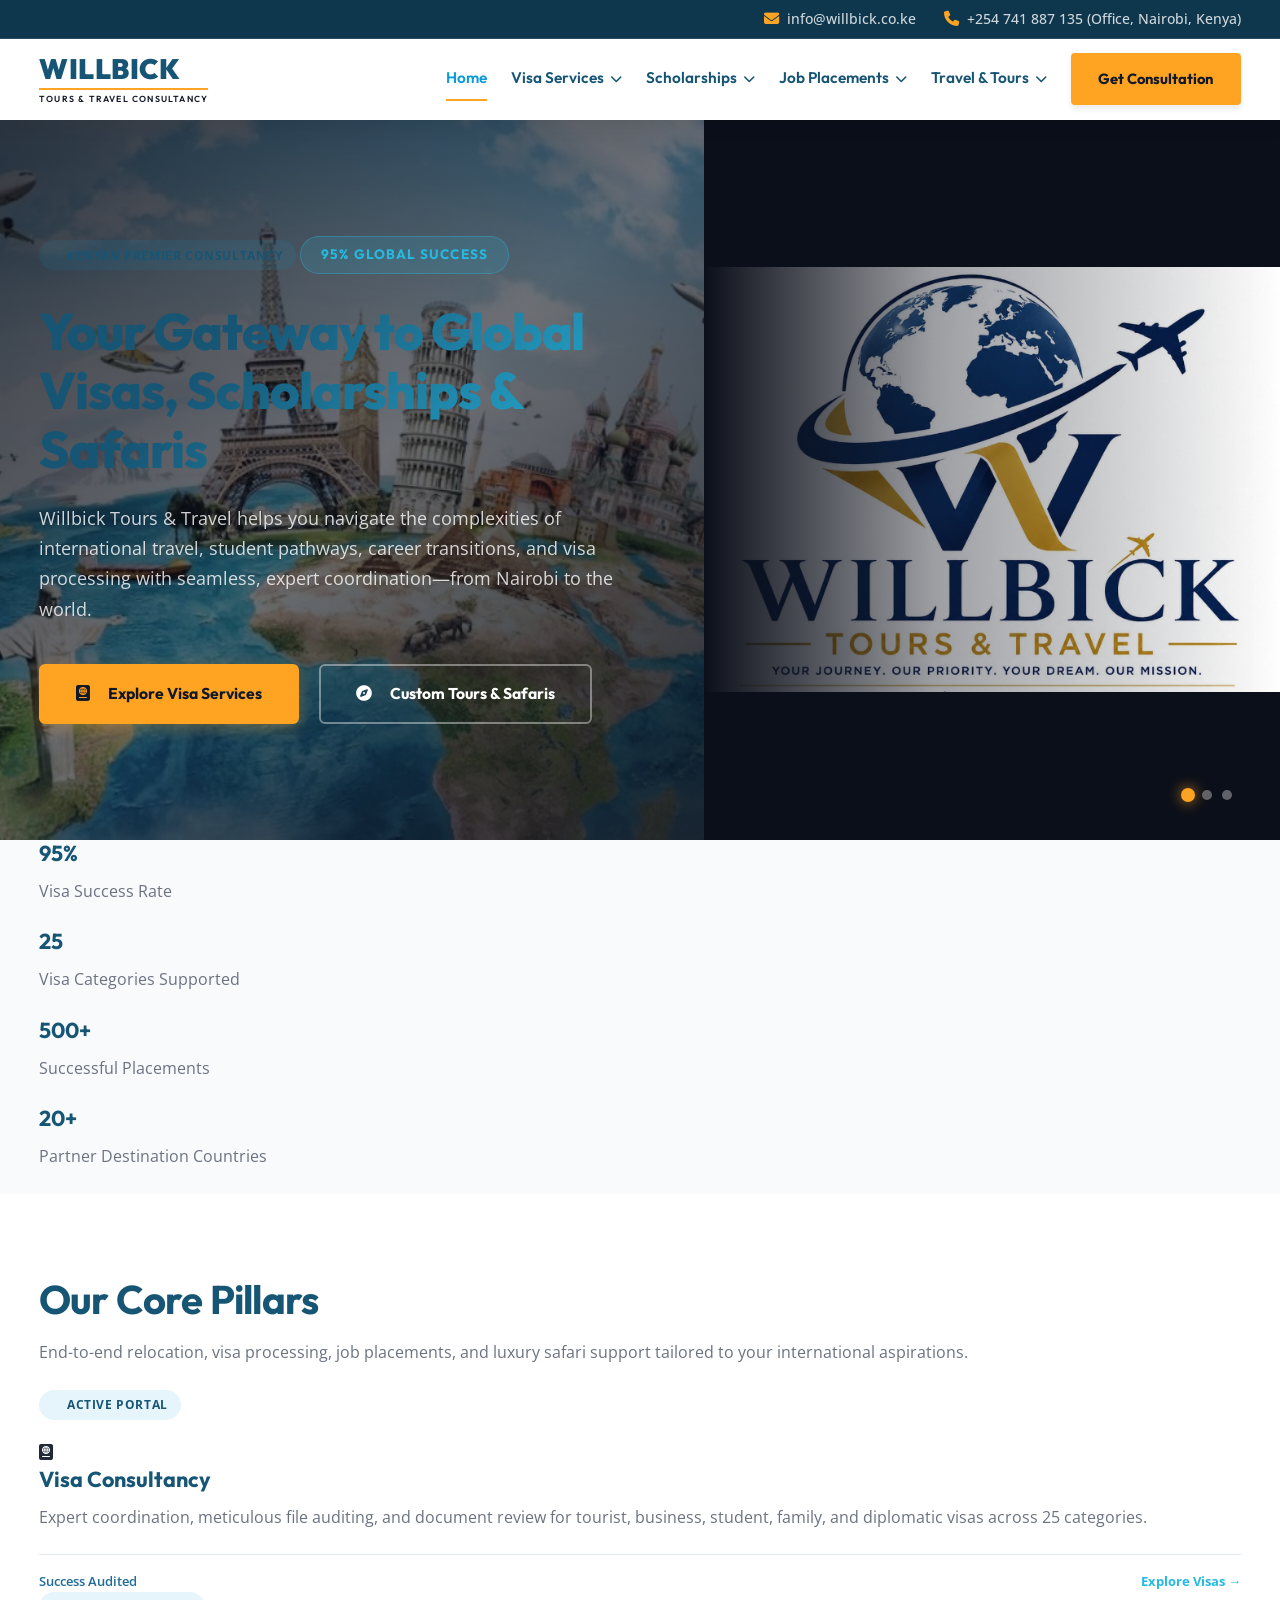
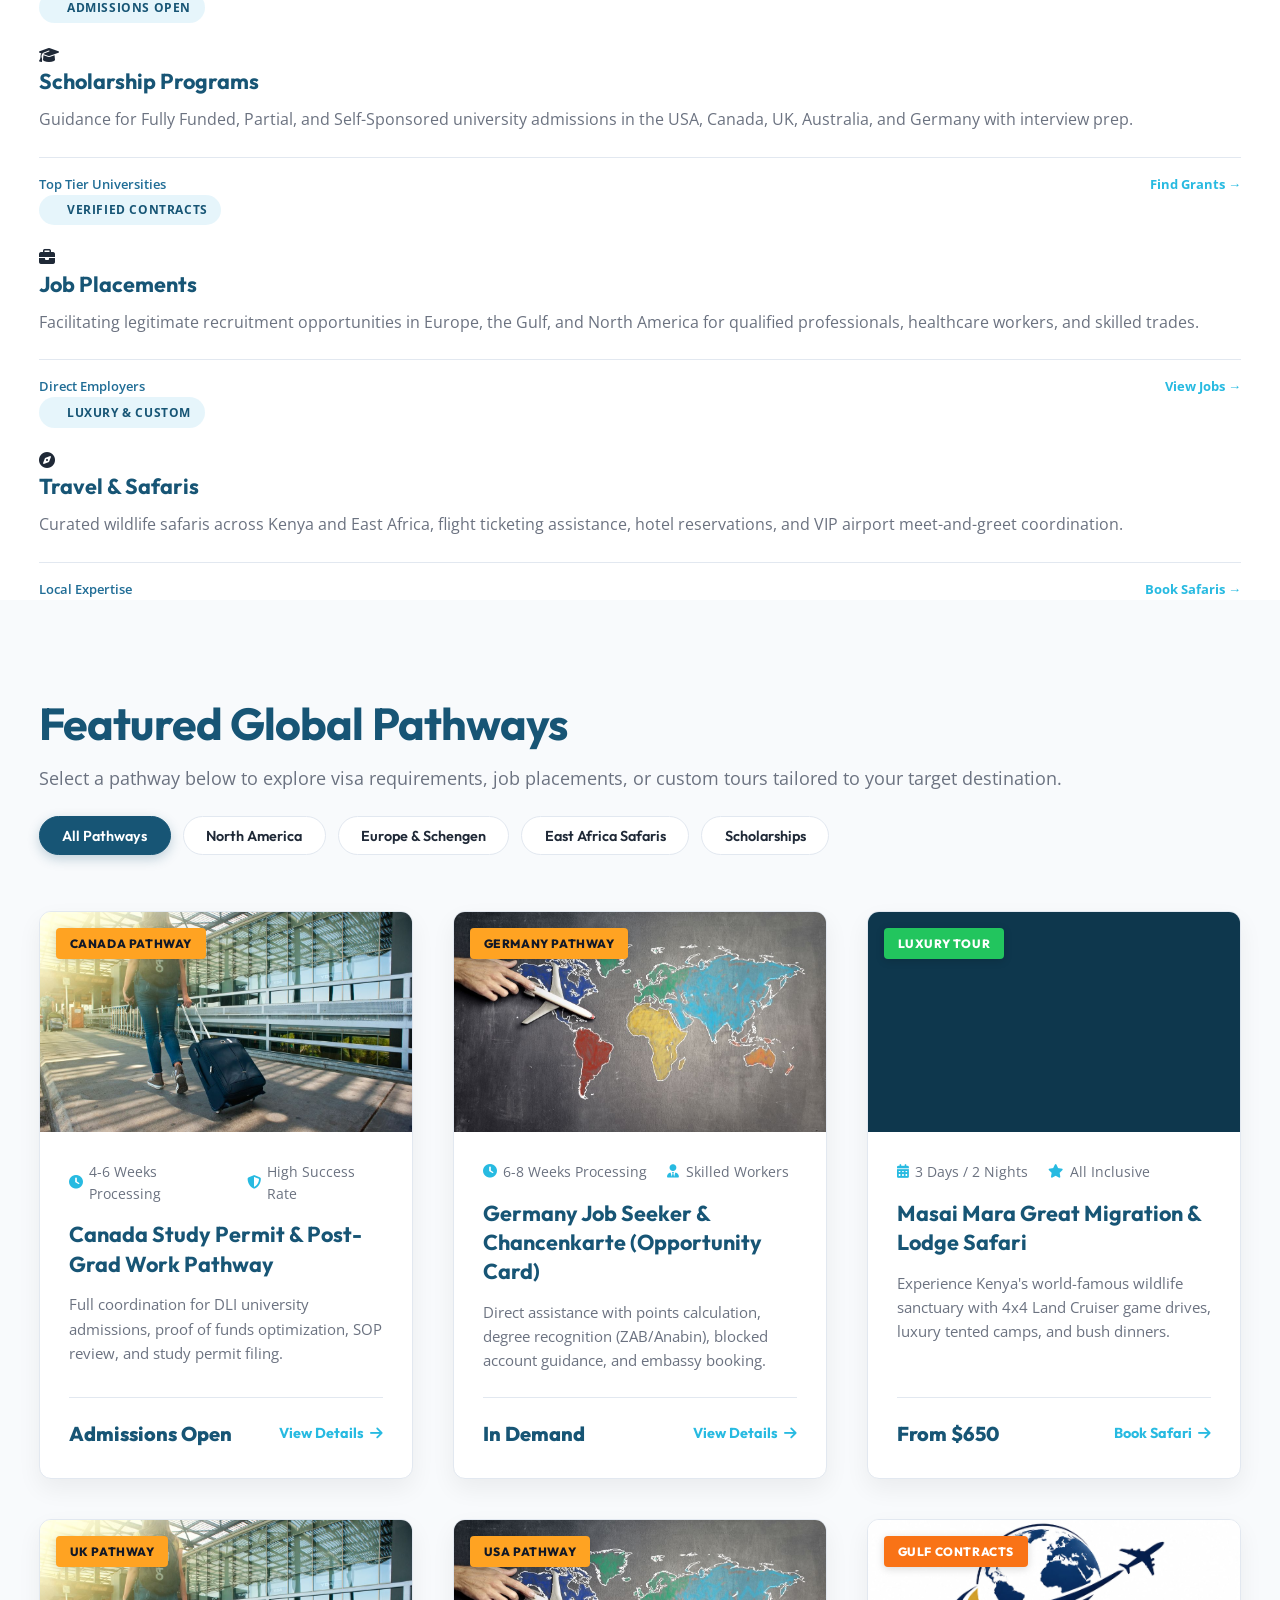
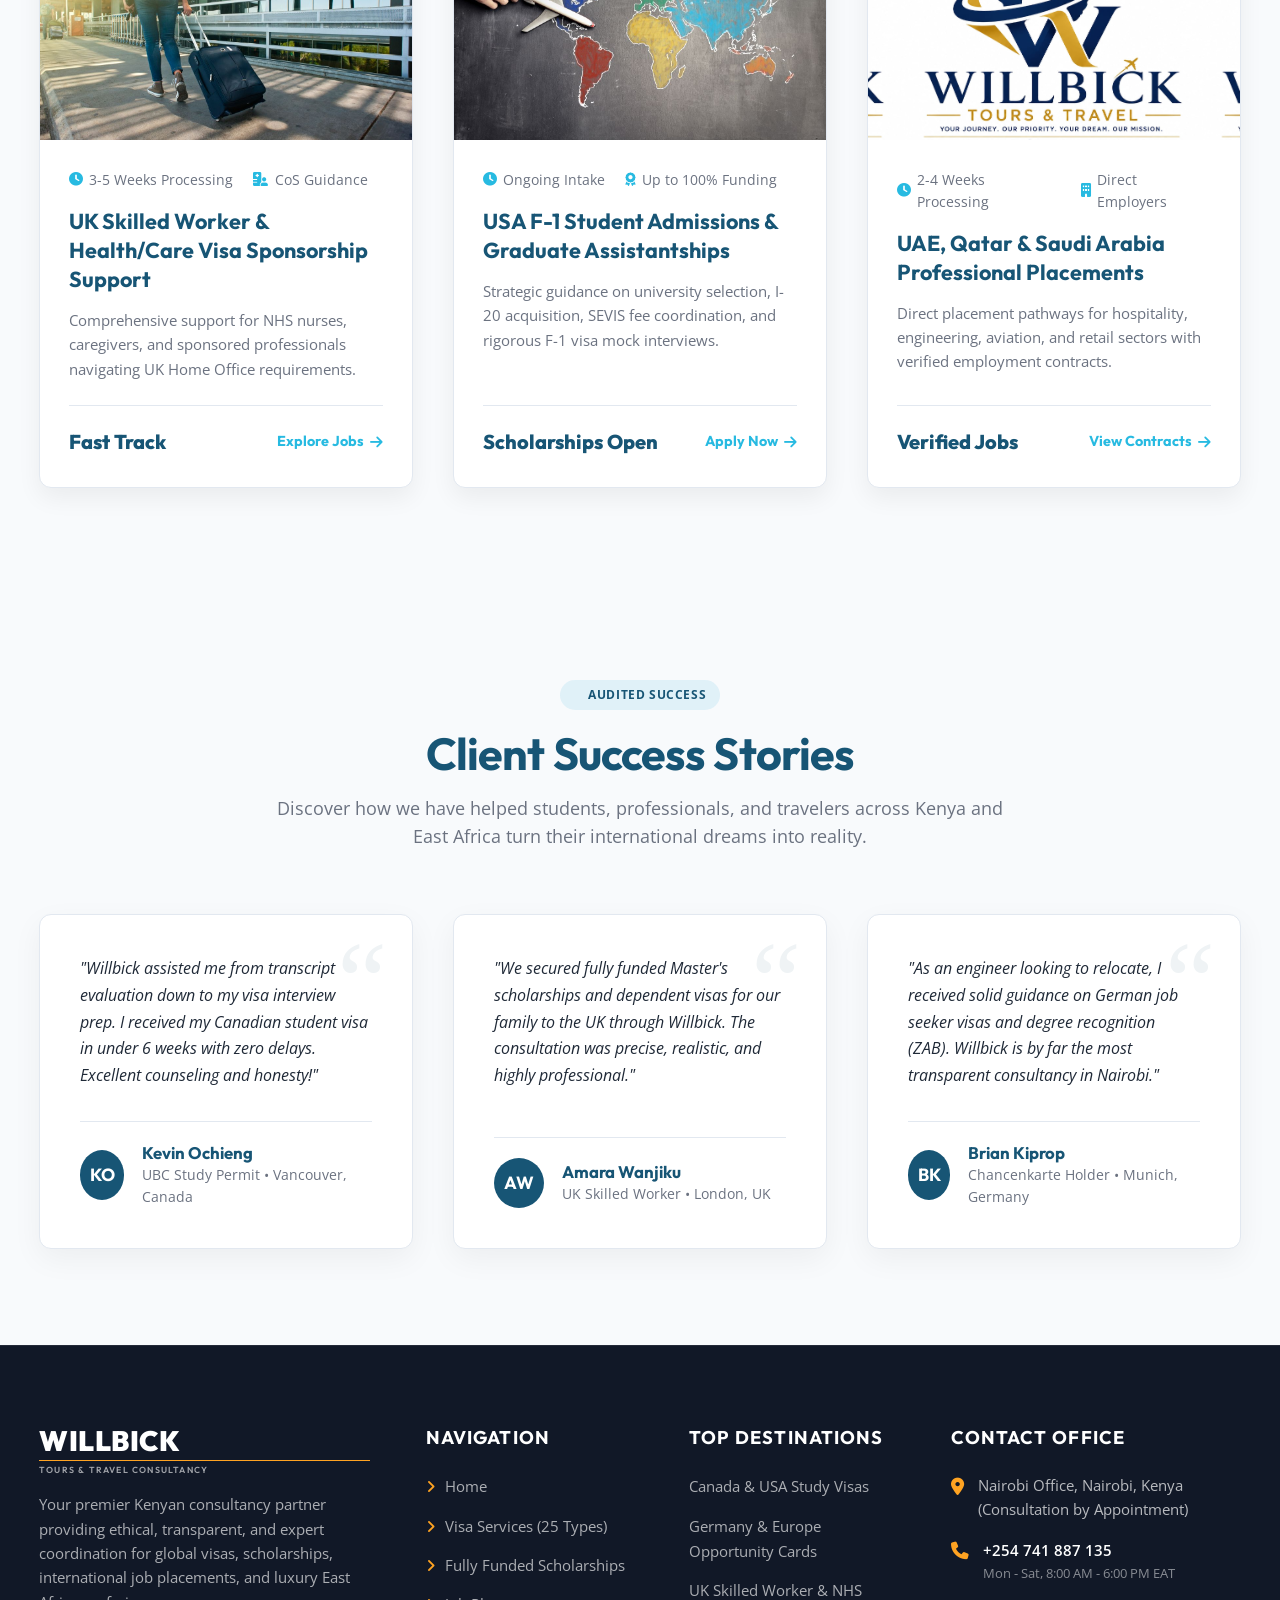
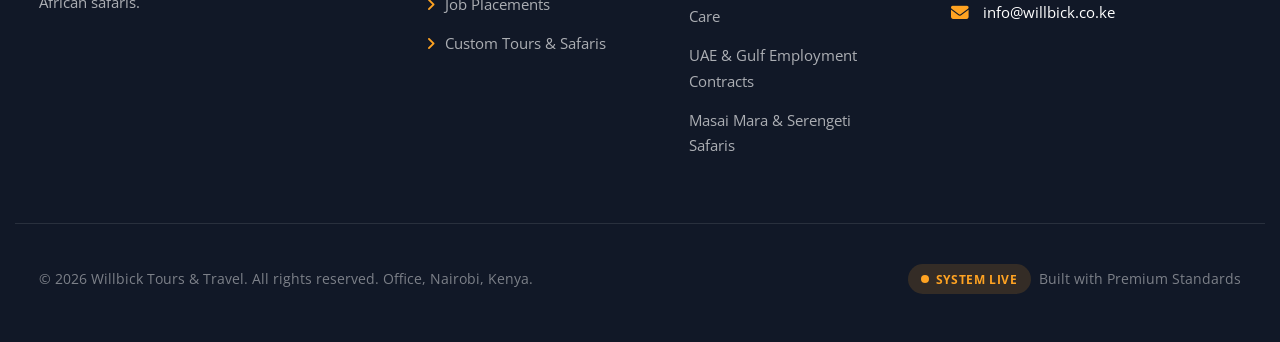
==== index.html @ 0f5815fc "Optimize SEO, configure Vercel deployment, integrate edge-to-edge hero image, and wire email/WhatsAp" ====
<!DOCTYPE html>
<html lang="en">
<head>
  <meta charset="UTF-8">
  <meta name="viewport" content="width=device-width, initial-scale=1.0">
  <title>Willbick Tours & Travel | Global Relocation & Visa Consultancy</title>
  <meta name="description" content="Get professional assistance for 25+ visa categories, international job placements, fully funded scholarships, and custom East African & international safaris from Nairobi to the world.">
  <meta name="keywords" content="visa agency Nairobi, study abroad Kenya, work permit Europe, Schengen visa consultancy, Canada express entry, international scholarships, Kenyan safaris, Willbick Tours and Travel">
  <meta name="author" content="Willbick Tours & Travel">
  <link rel="canonical" href="https://willbick.co.ke/">
  <link rel="icon" type="image/svg+xml" href="assets/logo_icon.svg">

  <!-- Open Graph / Facebook -->
  <meta property="og:type" content="website">
  <meta property="og:url" content="https://willbick.co.ke/">
  <meta property="og:title" content="Willbick Tours & Travel | Global Relocation & Visa Consultancy">
  <meta property="og:description" content="Expert coordination for 25+ visa types, international job placements, scholarships, and luxury safaris—from Nairobi to the world.">
  <meta property="og:image" content="https://willbick.co.ke/assets/logo_full.png">

  <!-- Twitter Card -->
  <meta property="twitter:card" content="summary_large_image">
  <meta property="twitter:url" content="https://willbick.co.ke/">
  <meta property="twitter:title" content="Willbick Tours & Travel | Global Relocation & Visa Consultancy">
  <meta property="twitter:description" content="Expert coordination for 25+ visa types, international job placements, scholarships, and luxury safaris—from Nairobi to the world.">
  <meta property="twitter:image" content="https://willbick.co.ke/assets/logo_full.png">

  <!-- JSON-LD Structured Data Schema -->
  <script type="application/ld+json">
  {
    "@context": "https://schema.org",
    "@type": "TravelAgency",
    "name": "Willbick Tours & Travel Consultancy",
    "image": "https://willbick.co.ke/assets/logo_full.png",
    "@id": "https://willbick.co.ke",
    "url": "https://willbick.co.ke",
    "telephone": "+254741887135",
    "email": "info@willbick.co.ke",
    "address": {
      "@type": "PostalAddress",
      "addressLocality": "Nairobi",
      "addressCountry": "KE"
    },
    "description": "Premier Kenyan travel, relocation, job placement, scholarship, and visa processing consultancy supporting 25+ international visa categories.",
    "priceRange": "$$"
  }
  </script>

  <link rel="stylesheet" href="https://cdnjs.cloudflare.com/ajax/libs/font-awesome/6.5.1/css/all.min.css">
  <link rel="stylesheet" href="styles.css">
</head>
<body>

  <!-- Mobile Navigation Drawer -->
  <div class="Drawer" id="drawer" popover="manual">
    <div class="Drawer-scroller">
      <div class="Drawer-sheet" tabindex="-1">
        <div class="Drawer-header">
          <a href="index.html" class="logo-link">
            <span class="logo-brand">WILLBICK</span>
            <div class="logo-line"></div>
            <span class="logo-subtitle">Tours & Travel Consultancy</span>
          </a>
          <button class="Drawer-close-btn" aria-label="Close Menu">&times;</button>
        </div>
        <nav class="Drawer-nav">
          <a href="index.html" class="Drawer-link active">Home</a>
          <a href="visas.html" class="Drawer-link">Visa Services</a>
          <a href="scholarships.html" class="Drawer-link">Scholarships</a>
          <a href="placements.html" class="Drawer-link">Job Placements</a>
          <a href="travel.html" class="Drawer-link">Travel & Tours</a>
        </nav>
      </div>
    </div>
  </div>

  <!-- Main Content Wrapper -->
  <main>
    <!-- Header / Navbar -->
    <header class="header-main">
      <!-- Top Utility Bar -->
      <div class="top-bar">
        <div class="container top-bar-inner">
          <a href="mailto:info@willbick.co.ke" class="top-bar-item">
            <i class="fa-solid fa-envelope"></i>
            <span>info@willbick.co.ke</span>
          </a>
          <a href="tel:+254741887135" class="top-bar-item">
            <i class="fa-solid fa-phone"></i>
            <span>+254 741 887 135 (Office, Nairobi, Kenya)</span>
          </a>
        </div>
      </div>
      <!-- Main Navbar -->
      <div class="navbar-wrapper">
        <div class="container navbar">
          <a href="index.html" class="logo-link">
            <span class="logo-brand">WILLBICK</span>
            <div class="logo-line"></div>
            <span class="logo-subtitle">Tours & Travel Consultancy</span>
          </a>

          <!-- Desktop Menu with Visible Dropdown Chevrons & Mega Menu -->
          <nav class="nav-menu">
            <div class="nav-item active">
              <a href="index.html" class="nav-link">Home</a>
            </div>

            <!-- Visa Services Mega Menu -->
            <div class="nav-item dropdown-mega">
              <a href="visas.html" class="nav-link">
                Visa Services <i class="fa-solid fa-chevron-down dropdown-chevron"></i>
              </a>
              <div class="dropdown-menu mega-menu">
                <div class="mega-column">
                  <div class="dropdown-item"><a href="visas.html#tourist"><i class="fa-solid fa-passport" style="color:#27bae1; margin-right:8px;"></i> Tourist & Visitor Visas</a></div>
                  <div class="dropdown-item"><a href="visas.html#student"><i class="fa-solid fa-graduation-cap" style="color:#ffa322; margin-right:8px;"></i> Student & Study Visas</a></div>
                  <div class="dropdown-item"><a href="visas.html#work"><i class="fa-solid fa-briefcase" style="color:#175575; margin-right:8px;"></i> Work Permit & Skilled Visas</a></div>
                  <div class="dropdown-item"><a href="visas.html#family"><i class="fa-solid fa-users" style="color:#22c55e; margin-right:8px;"></i> Family Reunion Visas</a></div>
                </div>
                <div class="mega-column">
                  <div class="dropdown-item"><a href="visas.html#business"><i class="fa-solid fa-building" style="color:#0b9bd9; margin-right:8px;"></i> Business & Investor Visas</a></div>
                  <div class="dropdown-item"><a href="visas.html#transit"><i class="fa-solid fa-plane" style="color:#f97316; margin-right:8px;"></i> Transit & Airport Visas</a></div>
                  <div class="dropdown-item"><a href="visas.html#diplomatic"><i class="fa-solid fa-flag" style="color:#8b5cf6; margin-right:8px;"></i> Diplomatic & Official Visas</a></div>
                  <div class="dropdown-item"><a href="visas.html"><i class="fa-solid fa-arrow-right" style="color:#ffa322; margin-right:8px;"></i> View All 25 Categories</a></div>
                </div>
              </div>
            </div>

            <!-- Scholarships Dropdown -->
            <div class="nav-item">
              <a href="scholarships.html" class="nav-link">
                Scholarships <i class="fa-solid fa-chevron-down dropdown-chevron"></i>
              </a>
              <div class="dropdown-menu">
                <div class="dropdown-item"><a href="scholarships.html#fully-funded">Fully Funded Scholarships</a></div>
                <div class="dropdown-item"><a href="scholarships.html#partial">Partial Tuition Grants</a></div>
                <div class="dropdown-item"><a href="scholarships.html#undergraduate">Undergraduate Programs</a></div>
                <div class="dropdown-item"><a href="scholarships.html#postgraduate">Master's & PhD Pathways</a></div>
              </div>
            </div>

            <!-- Job Placements Dropdown -->
            <div class="nav-item dropdown-right">
              <a href="placements.html" class="nav-link">
                Job Placements <i class="fa-solid fa-chevron-down dropdown-chevron"></i>
              </a>
              <div class="dropdown-menu">
                <div class="dropdown-item"><a href="placements.html#europe">Europe & Schengen Jobs</a></div>
                <div class="dropdown-item"><a href="placements.html#gulf">Gulf & Middle East Contracts</a></div>
                <div class="dropdown-item"><a href="placements.html#north-america">USA & Canada Work Permits</a></div>
                <div class="dropdown-item"><a href="placements.html#skilled">Skilled Trades & Healthcare</a></div>
              </div>
            </div>

            <!-- Travel & Tours Dropdown -->
            <div class="nav-item dropdown-right">
              <a href="travel.html" class="nav-link">
                Travel & Tours <i class="fa-solid fa-chevron-down dropdown-chevron"></i>
              </a>
              <div class="dropdown-menu">
                <div class="dropdown-item"><a href="travel.html#safaris">Kenyan & East African Safaris</a></div>
                <div class="dropdown-item"><a href="travel.html#international">International Holiday Packages</a></div>
                <div class="dropdown-item"><a href="travel.html#flight">Flight Ticketing & Hotel Booking</a></div>
              </div>
            </div>

            <a href="visas.html#consultation" class="btn-cta">Get Consultation</a>
          </nav>

          <!-- Mobile Menu Trigger -->
          <button class="btn-menu-toggle" id="drawer-open" aria-label="Open Menu" aria-expanded="false" aria-controls="drawer">
            <i class="fa-solid fa-bars" style="font-size: 1.5rem;"></i>
          </button>
        </div>
      </div>
    </header>

    <!-- Hero Section -->
    <section class="hero">
      <div class="hero-left">
        <div class="hero-content">
          <div class="hero-badges">
            <span class="status-badge-live">
              <span class="pulse-dot"></span> Kenyan Premier Consultancy
            </span>
            <span class="badge">95% Global Success</span>
          </div>
          <h1 class="text-gradient">Your Gateway to Global Visas, Scholarships & Safaris</h1>
          <p class="hero-subtitle">Willbick Tours & Travel helps you navigate the complexities of international travel, student pathways, career transitions, and visa processing with seamless, expert coordination—from Nairobi to the world.</p>
          <div class="hero-actions">
            <a href="visas.html" class="btn btn-primary"><i class="fa-solid fa-passport" style="margin-right: 8px;"></i> Explore Visa Services</a>
            <a href="travel.html" class="btn btn-secondary"><i class="fa-solid fa-compass" style="margin-right: 8px;"></i> Custom Tours & Safaris</a>
          </div>
        </div>
      </div>
      <div class="hero-right">
        <!-- Automatic Visa & Travel Slideshow / Carousel -->
        <div class="hero-carousel">
          <div class="carousel-track">
            <div class="carousel-slide active" style="background-image: url('assets/logo_full.png'); background-size: contain; background-color: #0b0f19;"></div>
            <div class="carousel-slide" style="background-image: url('assets/visa-slide-1.jpg');"></div>
            <div class="carousel-slide" style="background-image: url('assets/visa-slide-2.jpg');"></div>
          </div>
          <!-- Dots Indicator -->
          <div class="carousel-dots">
            <span class="dot active" data-slide="0"></span>
            <span class="dot" data-slide="1"></span>
            <span class="dot" data-slide="2"></span>
          </div>
        </div>
      </div>
    </section>

    <!-- Stats Bar -->
    <section class="info-bar">
      <div class="container stats-grid">
        <div class="stat-item">
          <h3>95%</h3>
          <p>Visa Success Rate</p>
        </div>
        <div class="stat-item">
          <h3>25</h3>
          <p>Visa Categories Supported</p>
        </div>
        <div class="stat-item">
          <h3>500+</h3>
          <p>Successful Placements</p>
        </div>
        <div class="stat-item">
          <h3>20+</h3>
          <p>Partner Destination Countries</p>
        </div>
      </div>
    </section>

    <!-- Core Pillars / Values Section -->
    <section class="carousel-section">
      <div class="container">
        <div class="carousel-header">
          <div class="carousel-title">
            <h2>Our Core Pillars</h2>
            <p>End-to-end relocation, visa processing, job placements, and luxury safari support tailored to your international aspirations.</p>
          </div>
        </div>

        <div class="carousel-grid">
          <!-- Pillar 1: Visas -->
          <div class="card-value">
            <div style="margin-bottom: 1.25rem;">
              <span class="status-badge-live"><span class="pulse-dot"></span> Active Portal</span>
            </div>
            <div class="card-icon-value">
              <i class="fa-solid fa-passport"></i>
            </div>
            <h3>Visa Consultancy</h3>
            <p>Expert coordination, meticulous file auditing, and document review for tourist, business, student, family, and diplomatic visas across 25 categories.</p>
            <div class="card-footer-metrics">
              <span>Success Audited</span>
              <a href="visas.html" style="color: var(--color-accent); font-weight: 700;">Explore Visas &rarr;</a>
            </div>
          </div>

          <!-- Pillar 2: Scholarships -->
          <div class="card-value">
            <div style="margin-bottom: 1.25rem;">
              <span class="status-badge-live"><span class="pulse-dot"></span> Admissions Open</span>
            </div>
            <div class="card-icon-value">
              <i class="fa-solid fa-graduation-cap"></i>
            </div>
            <h3>Scholarship Programs</h3>
            <p>Guidance for Fully Funded, Partial, and Self-Sponsored university admissions in the USA, Canada, UK, Australia, and Germany with interview prep.</p>
            <div class="card-footer-metrics">
              <span>Top Tier Universities</span>
              <a href="scholarships.html" style="color: var(--color-accent); font-weight: 700;">Find Grants &rarr;</a>
            </div>
          </div>

          <!-- Pillar 3: Job Placements -->
          <div class="card-value">
            <div style="margin-bottom: 1.25rem;">
              <span class="status-badge-live"><span class="pulse-dot"></span> Verified Contracts</span>
            </div>
            <div class="card-icon-value">
              <i class="fa-solid fa-briefcase"></i>
            </div>
            <h3>Job Placements</h3>
            <p>Facilitating legitimate recruitment opportunities in Europe, the Gulf, and North America for qualified professionals, healthcare workers, and skilled trades.</p>
            <div class="card-footer-metrics">
              <span>Direct Employers</span>
              <a href="placements.html" style="color: var(--color-accent); font-weight: 700;">View Jobs &rarr;</a>
            </div>
          </div>

          <!-- Pillar 4: Travel & Tours -->
          <div class="card-value">
            <div style="margin-bottom: 1.25rem;">
              <span class="status-badge-live"><span class="pulse-dot"></span> Luxury & Custom</span>
            </div>
            <div class="card-icon-value">
              <i class="fa-solid fa-compass"></i>
            </div>
            <h3>Travel & Safaris</h3>
            <p>Curated wildlife safaris across Kenya and East Africa, flight ticketing assistance, hotel reservations, and VIP airport meet-and-greet coordination.</p>
            <div class="card-footer-metrics">
              <span>Local Expertise</span>
              <a href="travel.html" style="color: var(--color-accent); font-weight: 700;">Book Safaris &rarr;</a>
            </div>
          </div>
        </div>
      </div>
    </section>

    <!-- Pathways & Programs Showcase (`.courses-section`) -->
    <section class="courses-section" id="pathways">
      <div class="container">
        <div class="courses-header">
          <div class="courses-title">
            <h2>Featured Global Pathways</h2>
            <p>Select a pathway below to explore visa requirements, job placements, or custom tours tailored to your target destination.</p>
          </div>
          <div class="courses-tabs">
            <button class="tab-btn active" data-filter="all">All Pathways</button>
            <button class="tab-btn" data-filter="north-america">North America</button>
            <button class="tab-btn" data-filter="europe">Europe & Schengen</button>
            <button class="tab-btn" data-filter="safaris">East Africa Safaris</button>
            <button class="tab-btn" data-filter="scholarships">Scholarships</button>
          </div>
        </div>

        <div class="courses-grid" id="pathways-grid">
          <!-- Pathway 1: Canada Study & Work -->
          <div class="course-card" data-category="north-america scholarships">
            <div class="course-image" style="background-image: url('assets/visa-slide-1.jpg');">
              <span class="course-badge">Canada Pathway</span>
            </div>
            <div class="course-body">
              <div class="course-meta">
                <span><i class="fa-solid fa-clock"></i> 4-6 Weeks Processing</span>
                <span><i class="fa-solid fa-shield-halved"></i> High Success Rate</span>
              </div>
              <h3 class="course-title">Canada Study Permit & Post-Grad Work Pathway</h3>
              <p class="course-desc">Full coordination for DLI university admissions, proof of funds optimization, SOP review, and study permit filing.</p>
              <div class="course-footer">
                <span class="course-price">Admissions Open</span>
                <a href="visas.html#student" class="course-link">View Details <i class="fa-solid fa-arrow-right"></i></a>
              </div>
            </div>
          </div>

          <!-- Pathway 2: Germany Job Seeker & Opportunity Card -->
          <div class="course-card" data-category="europe">
            <div class="course-image" style="background-image: url('assets/visa-slide-2.jpg');">
              <span class="course-badge">Germany Pathway</span>
            </div>
            <div class="course-body">
              <div class="course-meta">
                <span><i class="fa-solid fa-clock"></i> 6-8 Weeks Processing</span>
                <span><i class="fa-solid fa-user-tie"></i> Skilled Workers</span>
              </div>
              <h3 class="course-title">Germany Job Seeker & Chancenkarte (Opportunity Card)</h3>
              <p class="course-desc">Direct assistance with points calculation, degree recognition (ZAB/Anabin), blocked account guidance, and embassy booking.</p>
              <div class="course-footer">
                <span class="course-price">In Demand</span>
                <a href="visas.html#work" class="course-link">View Details <i class="fa-solid fa-arrow-right"></i></a>
              </div>
            </div>
          </div>

          <!-- Pathway 3: Masai Mara Luxury Safari -->
          <div class="course-card" data-category="safaris">
            <div class="course-image" style="background-image: url('assets/hero_safari_bg.jpg');">
              <span class="course-badge" style="background-color: #22c55e; color: #fff;">Luxury Tour</span>
            </div>
            <div class="course-body">
              <div class="course-meta">
                <span><i class="fa-solid fa-calendar-days"></i> 3 Days / 2 Nights</span>
                <span><i class="fa-solid fa-star"></i> All Inclusive</span>
              </div>
              <h3 class="course-title">Masai Mara Great Migration & Lodge Safari</h3>
              <p class="course-desc">Experience Kenya's world-famous wildlife sanctuary with 4x4 Land Cruiser game drives, luxury tented camps, and bush dinners.</p>
              <div class="course-footer">
                <span class="course-price">From $650</span>
                <a href="travel.html#safaris" class="course-link">Book Safari <i class="fa-solid fa-arrow-right"></i></a>
              </div>
            </div>
          </div>

          <!-- Pathway 4: UK Skilled Worker & Healthcare -->
          <div class="course-card" data-category="europe">
            <div class="course-image" style="background-image: url('assets/visa-slide-1.jpg');">
              <span class="course-badge">UK Pathway</span>
            </div>
            <div class="course-body">
              <div class="course-meta">
                <span><i class="fa-solid fa-clock"></i> 3-5 Weeks Processing</span>
                <span><i class="fa-solid fa-hospital-user"></i> CoS Guidance</span>
              </div>
              <h3 class="course-title">UK Skilled Worker & Health/Care Visa Sponsorship Support</h3>
              <p class="course-desc">Comprehensive support for NHS nurses, caregivers, and sponsored professionals navigating UK Home Office requirements.</p>
              <div class="course-footer">
                <span class="course-price">Fast Track</span>
                <a href="placements.html#europe" class="course-link">Explore Jobs <i class="fa-solid fa-arrow-right"></i></a>
              </div>
            </div>
          </div>

          <!-- Pathway 5: USA F-1 Student & STEM Scholarships -->
          <div class="course-card" data-category="north-america scholarships">
            <div class="course-image" style="background-image: url('assets/visa-slide-2.jpg');">
              <span class="course-badge">USA Pathway</span>
            </div>
            <div class="course-body">
              <div class="course-meta">
                <span><i class="fa-solid fa-clock"></i> Ongoing Intake</span>
                <span><i class="fa-solid fa-award"></i> Up to 100% Funding</span>
              </div>
              <h3 class="course-title">USA F-1 Student Admissions & Graduate Assistantships</h3>
              <p class="course-desc">Strategic guidance on university selection, I-20 acquisition, SEVIS fee coordination, and rigorous F-1 visa mock interviews.</p>
              <div class="course-footer">
                <span class="course-price">Scholarships Open</span>
                <a href="scholarships.html#fully-funded" class="course-link">Apply Now <i class="fa-solid fa-arrow-right"></i></a>
              </div>
            </div>
          </div>

          <!-- Pathway 6: Dubai & Gulf Job Placement -->
          <div class="course-card" data-category="europe">
            <div class="course-image" style="background-image: url('assets/logo_full.png'); background-color: #0b0f19; background-size: contain;">
              <span class="course-badge" style="background-color: #f97316; color: #fff;">Gulf Contracts</span>
            </div>
            <div class="course-body">
              <div class="course-meta">
                <span><i class="fa-solid fa-clock"></i> 2-4 Weeks Processing</span>
                <span><i class="fa-solid fa-building"></i> Direct Employers</span>
              </div>
              <h3 class="course-title">UAE, Qatar & Saudi Arabia Professional Placements</h3>
              <p class="course-desc">Direct placement pathways for hospitality, engineering, aviation, and retail sectors with verified employment contracts.</p>
              <div class="course-footer">
                <span class="course-price">Verified Jobs</span>
                <a href="placements.html#gulf" class="course-link">View Contracts <i class="fa-solid fa-arrow-right"></i></a>
              </div>
            </div>
          </div>
        </div>
      </div>
    </section>

    <!-- Proven Track Record & Testimonials (`.testimonials`) -->
    <section class="testimonials">
      <div class="container">
        <div class="testimonials-header">
          <span class="status-badge-live" style="margin-bottom: 1rem;">
            <span class="pulse-dot"></span> Audited Success
          </span>
          <h2>Client Success Stories</h2>
          <p style="color: var(--color-text-muted); font-size: 1.1rem;">Discover how we have helped students, professionals, and travelers across Kenya and East Africa turn their international dreams into reality.</p>
        </div>

        <div class="testimonials-slider">
          <div class="testimonial-card">
            <p class="testimonial-quote">"Willbick assisted me from transcript evaluation down to my visa interview prep. I received my Canadian student visa in under 6 weeks with zero delays. Excellent counseling and honesty!"</p>
            <div class="testimonial-user">
              <div class="user-avatar">KO</div>
              <div class="user-info">
                <h4>Kevin Ochieng</h4>
                <p>UBC Study Permit &bull; Vancouver, Canada</p>
              </div>
            </div>
          </div>

          <div class="testimonial-card">
            <p class="testimonial-quote">"We secured fully funded Master's scholarships and dependent visas for our family to the UK through Willbick. The consultation was precise, realistic, and highly professional."</p>
            <div class="testimonial-user">
              <div class="user-avatar">AW</div>
              <div class="user-info">
                <h4>Amara Wanjiku</h4>
                <p>UK Skilled Worker &bull; London, UK</p>
              </div>
            </div>
          </div>

          <div class="testimonial-card">
            <p class="testimonial-quote">"As an engineer looking to relocate, I received solid guidance on German job seeker visas and degree recognition (ZAB). Willbick is by far the most transparent consultancy in Nairobi."</p>
            <div class="testimonial-user">
              <div class="user-avatar">BK</div>
              <div class="user-info">
                <h4>Brian Kiprop</h4>
                <p>Chancenkarte Holder &bull; Munich, Germany</p>
              </div>
            </div>
          </div>
        </div>
      </div>
    </section>

    <!-- Footer Section (`#111827`) -->
    <footer class="footer-main">
      <div class="container footer-grid">
        <div class="footer-brand">
          <a href="index.html" class="logo-link">
            <span class="logo-brand">WILLBICK</span>
            <div class="logo-line"></div>
            <span class="logo-subtitle">Tours & Travel Consultancy</span>
          </a>
          <p>Your premier Kenyan consultancy partner providing ethical, transparent, and expert coordination for global visas, scholarships, international job placements, and luxury East African safaris.</p>
        </div>

        <div>
          <h4 class="footer-title">Navigation</h4>
          <ul class="footer-links">
            <li><a href="index.html" class="footer-link"><i class="fa-solid fa-angle-right" style="margin-right:6px; color:var(--color-cta);"></i> Home</a></li>
            <li><a href="visas.html" class="footer-link"><i class="fa-solid fa-angle-right" style="margin-right:6px; color:var(--color-cta);"></i> Visa Services (25 Types)</a></li>
            <li><a href="scholarships.html" class="footer-link"><i class="fa-solid fa-angle-right" style="margin-right:6px; color:var(--color-cta);"></i> Fully Funded Scholarships</a></li>
            <li><a href="placements.html" class="footer-link"><i class="fa-solid fa-angle-right" style="margin-right:6px; color:var(--color-cta);"></i> Job Placements</a></li>
            <li><a href="travel.html" class="footer-link"><i class="fa-solid fa-angle-right" style="margin-right:6px; color:var(--color-cta);"></i> Custom Tours & Safaris</a></li>
          </ul>
        </div>

        <div>
          <h4 class="footer-title">Top Destinations</h4>
          <ul class="footer-links">
            <li><a href="visas.html#student" class="footer-link">Canada & USA Study Visas</a></li>
            <li><a href="visas.html#work" class="footer-link">Germany & Europe Opportunity Cards</a></li>
            <li><a href="placements.html#europe" class="footer-link">UK Skilled Worker & NHS Care</a></li>
            <li><a href="placements.html#gulf" class="footer-link">UAE & Gulf Employment Contracts</a></li>
            <li><a href="travel.html#safaris" class="footer-link">Masai Mara & Serengeti Safaris</a></li>
          </ul>
        </div>

        <div>
          <h4 class="footer-title">Contact Office</h4>
          <div class="footer-contact-info">
            <div class="footer-contact-item">
              <i class="fa-solid fa-location-dot"></i>
              <span>Nairobi Office, Nairobi, Kenya<br>(Consultation by Appointment)</span>
            </div>
            <div class="footer-contact-item">
              <i class="fa-solid fa-phone"></i>
              <div>
                <a href="tel:+254741887135" style="color: #fff; font-weight:600;">+254 741 887 135</a>
                <div style="font-size:0.8rem; color:rgba(255,255,255,0.5);">Mon - Sat, 8:00 AM - 6:00 PM EAT</div>
              </div>
            </div>
            <div class="footer-contact-item">
              <i class="fa-solid fa-envelope"></i>
              <a href="mailto:info@willbick.co.ke" style="color: #fff;">info@willbick.co.ke</a>
            </div>
          </div>
        </div>
      </div>

      <div class="container footer-bottom">
        <p>&copy; 2026 Willbick Tours & Travel. All rights reserved. Office, Nairobi, Kenya.</p>
        <p style="display:flex; align-items:center; gap:0.5rem;">
          <span class="status-badge-live" style="background:rgba(255,163,34,0.15); color:#ffa322;"><span class="pulse-dot" style="background:#ffa322;"></span> System Live</span>
          <span>Built with Premium Standards</span>
        </p>
      </div>
    </footer>

    <!-- Sticky Bottom Contact Bar (Mobile Only) -->
    <div class="sticky-contact-bar">
      <a href="https://wa.me/254741887135" class="contact-btn whatsapp" target="_blank" rel="noopener noreferrer">
        <svg width="20" height="20" fill="currentColor" viewBox="0 0 24 24">
          <path d="M.057 24l1.687-6.163c-1.041-1.804-1.588-3.849-1.587-5.946C.06 5.348 5.397.01 12.008.01c3.202.001 6.212 1.246 8.477 3.514 2.266 2.268 3.507 5.28 3.505 8.484-.004 6.657-5.34 11.997-11.953 11.997-2.005-.001-3.973-.502-5.724-1.458L0 24zm6.59-4.846c1.6.95 3.188 1.449 4.825 1.451 5.436 0 9.86-4.37 9.864-9.799.002-2.63-1.023-5.101-2.885-6.968C16.592 2.011 14.1 1.002 11.49.002c-5.442 0-9.866 4.372-9.87 9.802 0 1.714.47 3.393 1.357 4.869l-.993 3.629 3.734-.968zm12.111-7.14c-.31-.154-1.83-.894-2.113-.996-.282-.102-.489-.154-.693.154-.204.307-.791.97-.97 1.173-.18.203-.36.229-.67.075-.31-.154-1.31-.479-2.493-1.527-.92-.812-1.54-1.815-1.72-2.12-.18-.308-.02-.475.135-.628.14-.138.31-.36.465-.54.155-.178.207-.307.31-.51.103-.205.052-.384-.026-.54-.078-.154-.693-1.647-.95-2.259-.25-.6-.525-.515-.72-.525-.18-.01-.387-.01-.595-.01-.207 0-.545.077-.83.385-.284.307-1.085 1.05-1.085 2.56 0 1.512 1.11 2.97 1.26 3.17 0 .2 2.185 3.303 5.293 4.62.74.313 1.316.5 1.768.64.743.234 1.42.201 1.954.122.597-.087 1.83-.74 2.085-1.458.257-.717.257-1.33.18-1.458-.076-.128-.282-.204-.59-.358z"/>
        </svg>
        <span>WhatsApp</span>
      </a>
      <a href="mailto:info@willbick.co.ke" class="contact-btn email">
        <svg width="20" height="20" viewBox="0 0 24 24" fill="none" stroke="currentColor" stroke-width="2" stroke-linecap="round" stroke-linejoin="round">
          <path d="M4 4h16c1.1 0 2 .9 2 2v12c0 1.1-.9 2-2 2H4c-1.1 0-2-.9-2-2V6c0-1.1.9-2 2-2z"></path>
          <polyline points="22,6 12,13 2,6"></polyline>
        </svg>
        <span>Email Us</span>
      </a>
    </div>

  </main>

  <script src="app.js"></script>
</body>
</html>
---- styles.css ----
@import url('https://fonts.googleapis.com/css2?family=Open+Sans:wght@300;400;500;600;700;800&family=Outfit:wght@300;400;500;600;700;800;900&display=swap');

:root {
  --font-heading: 'Outfit', sans-serif;
  --font-body: 'Open Sans', sans-serif;
  --color-primary: #175575;       /* Professional Teal/Blue */
  --color-primary-dark: #0e374d;  /* Deep Navy/Teal for Top Bar & Backgrounds */
  --color-primary-light: #206d96;
  --color-secondary: #0b9bd9;
  --color-accent: #27bae1;
  --color-accent-light: #e6f6fa;
  --color-cta: #ffa322;           /* Gold/Orange High-Conversion CTA */
  --color-cta-hover: #75a93d;
  --color-dark: #111827;
  --color-light: #f8fafc;
  --color-border: #e2e8f0;
  --color-text-main: #1f2937;
  --color-text-muted: #6b7280;
  --color-white: #ffffff;
  --color-whatsapp: #25d366;
  --bg-primary: #ffffff;
  --bg-secondary: #f8fafc;
  --text-main: #1f2937;
  --text-muted: #6b7280;
  --border: #e2e8f0;
  --glass: rgba(255, 255, 255, 0.92);
  --glass-dark: rgba(11, 15, 25, 0.03);
  --shadow: 0 10px 40px rgba(17, 24, 39, 0.06);
  --shadow-hover: 0 20px 50px rgba(17, 24, 39, 0.1);
  --font-main: 'Open Sans', sans-serif;
  --transition: all 0.3s cubic-bezier(0.4, 0, 0.2, 1);
  --transition-fast: all 0.2s cubic-bezier(0.4, 0, 0.2, 1);
  --transition-normal: all 0.3s cubic-bezier(0.4, 0, 0.2, 1);
  --transition-slow: all 0.5s cubic-bezier(0.4, 0, 0.2, 1);
  --drawer-backdrop: 0;
}

/* Cross-Document View Transitions */
@media (prefers-reduced-motion: no-preference) {
  @view-transition {
    navigation: auto;
  }
}

/* Base Resets */
*, *::before, *::after {
  box-sizing: border-box;
  margin: 0;
  padding: 0;
}

html {
  font-size: 16px;
  scroll-behavior: smooth;
  -webkit-font-smoothing: antialiased;
  -moz-osx-font-smoothing: grayscale;
}

body {
  font-family: var(--font-body);
  color: var(--color-text-main);
  background-color: var(--color-light);
  line-height: 1.6;
  overflow-x: hidden;
}

/* Container */
.container {
  width: 100%;
  max-width: 1250px;
  margin: 0 auto;
  padding: 0 1.5rem;
}

/* Typography */
h1, h2, h3, h4, h5, h6 {
  font-family: var(--font-heading);
  font-weight: 700;
  line-height: 1.25;
  color: var(--color-primary);
}

h1 {
  font-size: clamp(2.5rem, 4.5vw, 3.8rem);
  letter-spacing: -0.02em;
}

h2 {
  font-size: clamp(1.8rem, 3.8vw, 2.5rem);
  letter-spacing: -0.02em;
  margin-bottom: 1rem;
}

h3 {
  font-size: 1.35rem;
  margin-bottom: 0.75rem;
}

p {
  color: var(--color-text-muted);
  font-size: 1rem;
  margin-bottom: 1.5rem;
}

a {
  text-decoration: none;
  color: inherit;
  transition: var(--transition-fast);
}

/* Text Enhancements */
.text-gradient {
  background: linear-gradient(135deg, var(--color-primary) 30%, var(--color-accent) 100%);
  -webkit-background-clip: text;
  -webkit-text-fill-color: transparent;
}

.text-center { text-align: center; }

/* ================================
   TWO-TIER HEADER (PHEUNKARM REPLICA)
   ================================ */

/* Top Utility Bar */
.top-bar {
  background-color: var(--color-primary-dark);
  color: var(--color-white);
  font-size: 0.85rem;
  padding: 0.5rem 0;
  border-bottom: 1px solid rgba(255, 255, 255, 0.1);
}

.top-bar-inner {
  display: flex;
  justify-content: flex-end;
  align-items: center;
  gap: 1.75rem;
}

.top-bar-item {
  display: flex;
  align-items: center;
  gap: 0.5rem;
  color: rgba(255, 255, 255, 0.8);
  font-weight: 500;
  transition: color 0.2s ease;
}

.top-bar-item:hover {
  color: var(--color-accent);
}

.top-bar-item svg, .top-bar-item i {
  color: var(--color-cta);
  font-size: 0.95rem;
}

/* Sticky Main Navbar */
.header-main {
  position: sticky;
  top: 0;
  z-index: 1000;
  background: var(--glass);
  backdrop-filter: blur(12px);
  -webkit-backdrop-filter: blur(12px);
  border-bottom: 1px solid rgba(255, 255, 255, 0.3);
  box-shadow: 0 4px 20px rgba(0, 0, 0, 0.08);
  transition: var(--transition-normal);
}

.navbar-wrapper {
  background: transparent;
}

.navbar {
  display: flex;
  justify-content: space-between;
  align-items: center;
  height: 80px;
}

/* Pheunkarm-style Rebranded Logo (Supports both Typographic & Icon+Text styles) */
.logo-link {
  font-family: var(--font-heading);
  display: inline-flex;
  flex-direction: column;
  align-items: flex-start;
  text-decoration: none;
  line-height: 1.1;
  vertical-align: middle;
}

.logo-link:has(.logo-icon-svg) {
  flex-direction: row;
  align-items: center;
  gap: 0.65rem;
}

.logo-icon-svg {
  width: 44px;
  height: 44px;
  object-fit: contain;
  flex-shrink: 0;
}

.logo-text {
  font-family: var(--font-heading);
  font-weight: 900;
  font-size: 1.55rem;
  color: var(--color-primary);
  letter-spacing: 0.5px;
  display: flex;
  flex-direction: column;
  line-height: 1;
}

.logo-text span {
  font-size: 0.58rem;
  font-weight: 600;
  color: var(--color-dark);
  text-transform: uppercase;
  letter-spacing: 1.2px;
  margin-top: 3px;
}

.logo-brand {
  font-weight: 900;
  font-size: 1.75rem;
  color: var(--color-primary);
  text-transform: uppercase;
  letter-spacing: 0.5px;
}

.logo-line {
  width: 100%;
  height: 1.5px;
  background-color: var(--color-cta);
  margin: 3px 0 4px;
}

.logo-subtitle {
  font-family: var(--font-heading);
  font-weight: 600;
  font-size: 0.55rem;
  letter-spacing: 1.2px;
  color: var(--color-dark);
  text-transform: uppercase;
  white-space: nowrap;
}

/* Nav Menu & Dropdowns */
.nav-menu {
  display: flex;
  list-style: none;
  gap: 1.5rem;
  align-items: center;
  height: 100%;
}

.nav-item {
  position: relative;
  height: 100%;
  display: flex;
  align-items: center;
}

.nav-link {
  font-family: var(--font-heading);
  font-weight: 600;
  font-size: 0.96rem;
  color: var(--color-primary);
  padding: 0.5rem 0;
  position: relative;
  display: flex;
  align-items: center;
  gap: 0.38rem;
  text-decoration: none;
  white-space: nowrap;
}

.nav-link i, .nav-link svg {
  font-size: 0.75rem;
  transition: transform 0.25s ease;
  color: var(--color-primary);
}

.nav-item:hover .nav-link i, .nav-item:hover .nav-link svg {
  transform: rotate(180deg);
  color: var(--color-secondary);
}

.nav-link::after {
  content: '';
  position: absolute;
  bottom: -2px;
  left: 0;
  width: 0;
  height: 2px;
  background-color: var(--color-cta);
  transition: var(--transition-fast);
}

.nav-link:hover::after,
.nav-item.active .nav-link::after {
  width: 100%;
}

.nav-link:hover,
.nav-item.active .nav-link {
  color: var(--color-secondary);
}

/* Standard Dropdown & Mega Menu */
.dropdown-menu {
  position: absolute;
  top: 100%;
  left: 0;
  transform: translate(0, 15px);
  width: 290px;
  background: var(--color-white);
  border-radius: 8px;
  box-shadow: 0 12px 35px rgba(0, 0, 0, 0.15);
  padding: 1rem;
  opacity: 0;
  visibility: hidden;
  transition: var(--transition-normal);
  border: 1px solid var(--color-border);
  z-index: 1050;
}

/* Hover bridge so moving mouse from link to dropdown never loses focus */
.dropdown-menu::before {
  content: '';
  position: absolute;
  top: -24px;
  left: -10px;
  right: -10px;
  height: 24px;
  background: transparent;
}

.nav-item:hover .dropdown-menu {
  opacity: 1;
  visibility: visible;
  transform: translate(0, 0);
}

/* Right-aligned standard dropdowns (`Job Placements`, `Travel & Tours`) to prevent viewport overflow */
.nav-item.dropdown-right .dropdown-menu {
  left: auto;
  right: 0;
  transform: translate(0, 15px);
}

.nav-item.dropdown-right:hover .dropdown-menu {
  transform: translate(0, 0);
}

/* Mega Menu (`Visa Portal`) */
.mega-menu {
  width: min(660px, 90vw);
  display: flex;
  gap: 1.5rem;
  padding: 1.35rem;
}

.nav-item.dropdown-mega .dropdown-menu.mega-menu {
  left: -120px;
  transform: translate(0, 15px);
}

.nav-item.dropdown-mega:hover .dropdown-menu.mega-menu {
  transform: translate(0, 0);
}

.mega-column, .mega-col {
  flex: 1;
  display: flex;
  flex-direction: column;
  gap: 0.25rem;
}

.mega-grid {
  display: flex;
  gap: 1.5rem;
  width: 100%;
}

.mega-title {
  font-family: var(--font-heading);
  font-weight: 700;
  font-size: 0.95rem;
  color: var(--color-primary);
  display: flex;
  align-items: center;
  gap: 0.5rem;
  padding-bottom: 0.5rem;
  border-bottom: 2px solid var(--color-cta);
  margin-bottom: 0.4rem;
}

.dropdown-item {
  border-radius: 6px;
  transition: var(--transition-fast);
}

.dropdown-item a, .dropdown-menu a, .mega-col a, .mega-column a {
  display: block;
  padding: 0.6rem 0.85rem;
  font-weight: 500;
  font-size: 0.9rem;
  color: var(--color-text-main);
  border-radius: 6px;
  text-decoration: none;
  transition: var(--transition-fast);
}

.dropdown-item a:hover, .dropdown-menu a:hover, .mega-col a:hover, .mega-column a:hover {
  background-color: rgba(4, 102, 200, 0.08);
  color: var(--color-primary);
  padding-left: 1.15rem;
}

/* Header Gold CTA Button (`.btn-cta`) */
.btn-cta {
  display: inline-flex;
  align-items: center;
  justify-content: center;
  padding: 0.75rem 1.6rem;
  background-color: var(--color-cta);
  color: var(--color-dark);
  font-family: var(--font-heading);
  font-weight: 700;
  font-size: 0.92rem;
  border-radius: 4px;
  border: 2px solid var(--color-cta);
  cursor: pointer;
  box-shadow: 0 4px 6px rgba(0, 0, 0, 0.08);
  transition: var(--transition-fast);
  white-space: nowrap;
}

.btn-cta:hover {
  background-color: var(--color-cta-hover);
  border-color: var(--color-cta-hover);
  color: var(--color-white);
  transform: translateY(-2px);
  box-shadow: 0 8px 15px rgba(117, 169, 61, 0.35);
}

/* Mobile Menu Button */
.btn-menu-toggle {
  background: none;
  border: none;
  cursor: pointer;
  display: none;
  padding: 0.5rem;
  color: var(--color-primary);
  z-index: 2501;
}

/* Navigation Drawer */
.Drawer {
  --drawer-width: min(20em, 80dvw);
  width: auto;
  height: auto;
  background: transparent;
  border: 0;
  overflow: visible;
  outline: none;
}

.Drawer::backdrop {
  background: #000;
  opacity: calc(var(--drawer-backdrop) / 2);
  transition: opacity 0.3s ease-out;
}

.Drawer-scroller {
  position: relative;
  display: grid;
  grid-template-columns: var(--drawer-width) 100%;
  overflow-x: scroll;
  overscroll-behavior: none;
  scrollbar-width: none;
  scroll-snap-type: x mandatory;
}

.Drawer-scroller::-webkit-scrollbar {
  display: none;
}

@media (prefers-reduced-motion: no-preference) {
  .Drawer-scroller {
    scroll-behavior: smooth;
  }
}

.Drawer-scroller::after {
  content: '';
  scroll-snap-align: end;
  scroll-initial-target: nearest;
}

.Drawer-sheet {
  display: grid;
  grid-template-rows: auto 1fr;
  height: 100svh;
  background: var(--color-primary);
  color: #fff;
  overflow-y: auto;
  scroll-snap-align: start;
  scrollbar-width: none;
  padding: 2rem 1.5rem;
  box-shadow: 10px 0 30px rgba(0, 0, 0, 0.1);
}

.Drawer-header {
  display: flex;
  justify-content: space-between;
  align-items: center;
  margin-bottom: 2.5rem;
}

.Drawer-close-btn {
  background: none;
  border: none;
  color: #fff;
  cursor: pointer;
  font-size: 1.5rem;
  padding: 0.5rem;
  display: flex;
  align-items: center;
  justify-content: center;
}

.Drawer-nav {
  display: flex;
  flex-direction: column;
  gap: 1.5rem;
}

.Drawer-link {
  font-size: 1.25rem;
  font-weight: 600;
  color: rgba(255, 255, 255, 0.7);
  padding: 0.5rem 0;
  border-bottom: 1px solid rgba(255, 255, 255, 0.08);
}

.Drawer-link:hover,
.Drawer-link.active {
  color: #fff;
  padding-left: 0.5rem;
}

/* @supports fallback for Scroll-driven animations */
@supports (animation-timeline: scroll()) {
  .Drawer {
    timeline-scope: --drawer-fade;
    animation: fade-drawer-backdrop linear both;
    animation-timeline: --drawer-fade;
  }

  .Drawer-scroller {
    scroll-timeline: --drawer-fade x;
  }

  @property --drawer-backdrop {
    syntax: '<number>';
    inherits: true;
    initial-value: 0;
  }

  @keyframes fade-drawer-backdrop {
    0% { --drawer-backdrop: 1 }
    100% { --drawer-backdrop: 0 }
  }
}

/* Buttons */
.btn {
  display: inline-flex;
  align-items: center;
  justify-content: center;
  padding: 0.8rem 1.8rem;
  border-radius: 6px;
  font-size: 0.95rem;
  font-weight: 600;
  cursor: pointer;
  transition: var(--transition);
  border: none;
  gap: 0.5rem;
}

.btn-primary {
  background-color: var(--color-primary);
  color: var(--bg-primary);
}

.btn-primary:hover {
  background-color: var(--color-accent);
  transform: translateY(-2px);
  box-shadow: 0 4px 15px rgba(23, 85, 117, 0.2);
}

.btn-secondary {
  background-color: var(--bg-secondary);
  color: var(--color-primary);
  border: 1px solid var(--border);
}

.btn-secondary:hover {
  background-color: var(--bg-primary);
  border-color: var(--color-primary);
  transform: translateY(-2px);
}

.btn-whatsapp {
  background-color: var(--color-whatsapp);
  color: #ffffff;
}

.btn-whatsapp:hover {
  background-color: #20ba5a;
  transform: translateY(-2px);
  box-shadow: 0 4px 15px rgba(37, 211, 102, 0.2);
}

/* Sticky Contact Bar (Mobile First) */
.sticky-contact-bar {
  position: fixed;
  bottom: 0;
  left: 0;
  right: 0;
  display: flex;
  background: var(--glass);
  backdrop-filter: blur(10px);
  -webkit-backdrop-filter: blur(10px);
  border-top: 1px solid var(--border);
  padding: 0.75rem 1rem;
  z-index: 99;
  box-shadow: 0 -5px 20px rgba(0, 0, 0, 0.05);
}

.contact-btn {
  flex: 1;
  text-align: center;
  padding: 0.85rem;
  border-radius: 8px;
  font-weight: 700;
  text-decoration: none;
  margin: 0 0.25rem;
  font-size: 0.95rem;
  display: flex;
  align-items: center;
  justify-content: center;
  gap: 0.5rem;
  transition: var(--transition);
}

.contact-btn.whatsapp {
  background: var(--color-whatsapp);
  color: white;
}

.contact-btn.whatsapp:hover {
  background: #20ba5a;
}

.contact-btn.email {
  background: var(--color-primary);
  color: white;
}

.contact-btn.email:hover {
  background: var(--color-accent);
}

/* ================================
   HERO SECTION (`min-height: 80vh`, FULL BLEED, ZERO DEAD SPACE)
   ================================ */
.hero {
  display: grid;
  grid-template-columns: 1.1fr 0.9fr;
  min-height: 80vh;
  background-color: #0b0f19;
  margin-top: 0;
  position: relative;
  overflow: hidden;
}

.hero-left {
  position: relative;
  display: flex;
  flex-direction: column;
  justify-content: center;
  padding-left: calc((100vw - 1250px) / 2 + 1.5rem);
  padding-right: 4rem;
  padding-top: 5rem;
  padding-bottom: 5rem;
  background-image: linear-gradient(135deg, rgba(11, 15, 25, 0.82) 0%, rgba(11, 15, 25, 0.60) 50%, rgba(11, 15, 25, 0.88) 100%), url('assets/hero_left_world.jpg');
  background-size: cover;
  background-position: center;
  background-repeat: no-repeat;
  z-index: 2;
}

.hero-content {
  max-width: 600px;
}

.hero-content .badge {
  background-color: rgba(39, 186, 225, 0.15);
  color: var(--color-accent);
  display: inline-flex;
  align-items: center;
  gap: 0.5rem;
  padding: 0.45rem 1.25rem;
  border-radius: 50px;
  font-family: var(--font-heading);
  font-weight: 700;
  font-size: 0.85rem;
  margin-bottom: 1.75rem;
  border: 1px solid rgba(39, 186, 225, 0.35);
  text-transform: uppercase;
  letter-spacing: 0.08em;
}

.hero-content h1 {
  color: var(--color-white);
  font-size: clamp(2.6rem, 4vw, 3.6rem);
  font-weight: 800;
  line-height: 1.15;
  margin-bottom: 1.5rem;
}

.hero-content .hero-subtitle {
  color: rgba(255, 255, 255, 0.8);
  font-size: 1.15rem;
  line-height: 1.65;
  margin-bottom: 2.5rem;
  font-weight: 400;
}

.hero-actions {
  display: flex;
  gap: 1.25rem;
  flex-wrap: wrap;
}

.btn-primary {
  display: inline-flex;
  align-items: center;
  justify-content: center;
  gap: 0.6rem;
  padding: 0.95rem 2.2rem;
  background-color: var(--color-cta);
  color: var(--color-dark);
  font-family: var(--font-heading);
  font-weight: 700;
  font-size: 0.98rem;
  border-radius: 6px;
  border: 2px solid var(--color-cta);
  cursor: pointer;
  transition: var(--transition-fast);
  box-shadow: 0 4px 15px rgba(255, 163, 34, 0.3);
}

.btn-primary:hover {
  background-color: var(--color-cta-hover);
  border-color: var(--color-cta-hover);
  color: var(--color-white);
  transform: translateY(-2px);
  box-shadow: 0 8px 25px rgba(117, 169, 61, 0.4);
}

.btn-secondary {
  display: inline-flex;
  align-items: center;
  justify-content: center;
  gap: 0.6rem;
  padding: 0.95rem 2.2rem;
  background-color: transparent;
  color: var(--color-white);
  font-family: var(--font-heading);
  font-weight: 700;
  font-size: 0.98rem;
  border-radius: 6px;
  border: 2px solid rgba(255, 255, 255, 0.4);
  cursor: pointer;
  transition: var(--transition-fast);
}

.btn-secondary:hover {
  background-color: rgba(255, 255, 255, 0.1);
  border-color: var(--color-white);
  transform: translateY(-2px);
}

/* Full-bleed Right Side Carousel Loop (Zero Dead Space) */
.hero-right {
  position: relative;
  width: 100%;
  height: 100%;
  min-height: 80vh;
  background-color: #0b0f19;
  display: flex;
  align-items: stretch;
  justify-content: stretch;
  overflow: hidden;
  margin: 0;
  padding: 0;
}

.hero-carousel {
  position: absolute;
  inset: 0;
  width: 100%;
  height: 100%;
}

.carousel-track {
  width: 100%;
  height: 100%;
  position: relative;
}

.carousel-slide {
  position: absolute;
  inset: 0;
  opacity: 0;
  transition: opacity 1.2s cubic-bezier(0.4, 0, 0.2, 1), transform 1.5s cubic-bezier(0.4, 0, 0.2, 1);
  background-position: center;
  background-repeat: no-repeat;
  background-size: cover;
  transform: scale(1.05);
  z-index: 1;
}

.carousel-slide::after {
  content: '';
  position: absolute;
  inset: 0;
  background: linear-gradient(to right, #0b0f19 0%, rgba(11, 15, 25, 0.4) 40%, transparent 100%);
  z-index: 1;
}

.carousel-slide.active {
  opacity: 1;
  transform: scale(1);
  z-index: 2;
}

.carousel-dots {
  position: absolute;
  bottom: 2.5rem;
  right: 3rem;
  display: flex;
  gap: 0.6rem;
  z-index: 10;
}

.carousel-dots .dot {
  width: 10px;
  height: 10px;
  border-radius: 50%;
  background: rgba(255, 255, 255, 0.35);
  cursor: pointer;
  transition: var(--transition-fast);
}

.carousel-dots .dot.active {
  background: var(--color-cta);
  transform: scale(1.4);
  box-shadow: 0 0 10px rgba(255, 163, 34, 0.8);
}

@keyframes float {
  0% { transform: translateY(0px); }
  50% { transform: translateY(-10px); }
  100% { transform: translateY(0px); }
}

/* ================================
   PHEUNKARM REPLICA: VALUES CAROUSEL SECTION (`.carousel-section`)
   ================================ */
.carousel-section {
  background-color: var(--color-white);
  padding: 5rem 0 0;
  overflow: hidden;
}

.carousel-header-band {
  text-align: center;
  max-width: 850px;
  margin: 0 auto 3.5rem;
  padding: 0 1.5rem;
}

.carousel-header-band h2 {
  font-size: clamp(2rem, 3.5vw, 2.8rem);
  color: var(--color-primary);
  margin-bottom: 1rem;
}

.carousel-header-band p {
  font-size: 1.15rem;
  color: var(--color-text-muted);
}

.carousel-teal-band {
  background-color: var(--color-primary);
  padding: 4rem 0;
  position: relative;
  box-shadow: inset 0 10px 30px rgba(0, 0, 0, 0.15);
}

.card-carousel-wrapper {
  position: relative;
  display: flex;
  align-items: center;
}

.carousel-btn {
  background: var(--color-white);
  color: var(--color-primary);
  border: none;
  width: 48px;
  height: 48px;
  border-radius: 50%;
  display: flex;
  align-items: center;
  justify-content: center;
  font-size: 1.2rem;
  cursor: pointer;
  box-shadow: 0 4px 15px rgba(0, 0, 0, 0.2);
  transition: var(--transition-fast);
  z-index: 10;
  position: absolute;
}

.carousel-btn.prev { left: -20px; }
.carousel-btn.next { right: -20px; }

.carousel-btn:hover {
  background: var(--color-cta);
  color: var(--color-dark);
  transform: scale(1.1);
}

.card-carousel {
  display: flex;
  gap: 2rem;
  overflow-x: auto;
  scroll-behavior: smooth;
  scroll-snap-type: x mandatory;
  padding: 1rem 0.5rem;
  scrollbar-width: none;
}

.card-carousel::-webkit-scrollbar { display: none; }

.card-slide {
  flex: 0 0 calc(33.333% - 1.35rem);
  scroll-snap-align: start;
  background: var(--color-white);
  border-radius: 12px;
  padding: 2.2rem;
  box-shadow: 0 10px 30px rgba(0, 0, 0, 0.15);
  display: flex;
  flex-direction: column;
  justify-content: space-between;
  transition: var(--transition-normal);
  border-top: 4px solid var(--color-accent);
}

.card-slide:hover {
  transform: translateY(-8px);
  box-shadow: 0 20px 40px rgba(0, 0, 0, 0.25);
}

.card-top {
  display: flex;
  justify-content: space-between;
  align-items: center;
  margin-bottom: 1.5rem;
}

.card-icon {
  width: 54px;
  height: 54px;
  border-radius: 10px;
  background: var(--color-accent-light);
  color: var(--color-primary);
  display: flex;
  align-items: center;
  justify-content: center;
  font-size: 1.5rem;
}

.status-badge-live {
  display: inline-flex;
  align-items: center;
  gap: 0.4rem;
  padding: 0.35rem 0.85rem;
  border-radius: 50px;
  font-size: 0.75rem;
  font-weight: 700;
  text-transform: uppercase;
  letter-spacing: 0.05em;
  background: rgba(11, 155, 217, 0.1);
  color: var(--color-primary);
}

.status-badge-live .pulse-dot {
  width: 8px;
  height: 8px;
  border-radius: 50%;
  display: inline-block;
  animation: pulse 1.5s infinite;
}

.status-badge-live.green .pulse-dot { background-color: #22c55e; box-shadow: 0 0 8px #22c55e; }
.status-badge-live.blue .pulse-dot { background-color: #3b82f6; box-shadow: 0 0 8px #3b82f6; }
.status-badge-live.orange .pulse-dot { background-color: #f97316; box-shadow: 0 0 8px #f97316; }
.status-badge-live.gold .pulse-dot { background-color: #eab308; box-shadow: 0 0 8px #eab308; }

@keyframes pulse {
  0% { transform: scale(0.95); opacity: 0.8; }
  50% { transform: scale(1.3); opacity: 1; }
  100% { transform: scale(0.95); opacity: 0.8; }
}

.card-slide h3 {
  font-size: 1.35rem;
  margin-bottom: 1rem;
  color: var(--color-primary);
}

.card-slide p {
  color: var(--color-text-muted);
  font-size: 0.95rem;
  margin-bottom: 1.75rem;
  flex-grow: 1;
}

.card-footer-metrics {
  display: flex;
  justify-content: space-between;
  align-items: center;
  border-top: 1px solid var(--color-border);
  padding-top: 1rem;
  font-size: 0.82rem;
  font-weight: 600;
  color: var(--color-primary-light);
}

/* ================================
   PHEUNKARM REPLICA: PATHWAYS SHOWCASE (`.courses-section` & `.course-card`)
   ================================ */
.courses-section {
  padding: 6rem 0;
  background-color: var(--color-light);
}

.courses-header {
  display: flex;
  justify-content: space-between;
  align-items: flex-end;
  margin-bottom: 3.5rem;
  flex-wrap: wrap;
  gap: 1.5rem;
}

.courses-title h2 {
  font-size: clamp(2rem, 3.5vw, 2.8rem);
  margin-bottom: 0.75rem;
}

.courses-title p {
  color: var(--color-text-muted);
  font-size: 1.1rem;
  margin-bottom: 0;
}

.courses-tabs {
  display: flex;
  gap: 0.75rem;
  flex-wrap: wrap;
}

.tab-btn {
  padding: 0.6rem 1.4rem;
  border-radius: 50px;
  background-color: var(--color-white);
  border: 1px solid var(--color-border);
  font-family: var(--font-heading);
  font-weight: 600;
  font-size: 0.9rem;
  color: var(--color-text-main);
  cursor: pointer;
  transition: var(--transition-fast);
}

.tab-btn:hover, .tab-btn.active {
  background-color: var(--color-primary);
  color: var(--color-white);
  border-color: var(--color-primary);
  box-shadow: 0 4px 12px rgba(23, 85, 117, 0.25);
}

.courses-grid {
  display: grid;
  grid-template-columns: repeat(auto-fill, minmax(360px, 1fr));
  gap: 2.5rem;
}

.course-card {
  background: var(--color-white);
  border-radius: 12px;
  overflow: hidden;
  box-shadow: 0 10px 25px rgba(0, 0, 0, 0.06);
  border: 1px solid var(--color-border);
  transition: var(--transition-normal);
  display: flex;
  flex-direction: column;
}

.course-card:hover {
  transform: translateY(-8px);
  box-shadow: 0 20px 40px rgba(0, 0, 0, 0.12);
  border-color: rgba(39, 186, 225, 0.4);
}

.course-image {
  height: 220px;
  background-size: cover;
  background-position: center;
  position: relative;
  background-color: #0e374d;
}

.course-badge {
  position: absolute;
  top: 1rem;
  left: 1rem;
  background-color: var(--color-cta);
  color: var(--color-dark);
  font-family: var(--font-heading);
  font-weight: 800;
  font-size: 0.75rem;
  padding: 0.35rem 0.85rem;
  border-radius: 4px;
  text-transform: uppercase;
  letter-spacing: 0.05em;
  box-shadow: 0 2px 8px rgba(0, 0, 0, 0.15);
}

.course-body {
  padding: 1.8rem;
  display: flex;
  flex-direction: column;
  flex-grow: 1;
}

.course-meta {
  display: flex;
  gap: 1.25rem;
  font-size: 0.85rem;
  color: var(--color-text-muted);
  margin-bottom: 1rem;
}

.course-meta span {
  display: flex;
  align-items: center;
  gap: 0.4rem;
}

.course-meta i, .course-meta svg {
  color: var(--color-accent);
}

.course-title {
  font-size: 1.35rem;
  font-weight: 700;
  color: var(--color-primary);
  margin-bottom: 0.85rem;
  line-height: 1.35;
}

.course-desc {
  font-size: 0.95rem;
  color: var(--color-text-muted);
  margin-bottom: 1.5rem;
  flex-grow: 1;
}

.course-footer {
  display: flex;
  justify-content: space-between;
  align-items: center;
  border-top: 1px solid var(--color-border);
  padding-top: 1.25rem;
}

.course-price {
  font-family: var(--font-heading);
  font-size: 1.25rem;
  font-weight: 800;
  color: var(--color-primary);
}

.course-link {
  font-family: var(--font-heading);
  font-weight: 700;
  font-size: 0.9rem;
  color: var(--color-accent);
  display: flex;
  align-items: center;
  gap: 0.4rem;
  transition: var(--transition-fast);
}

.course-card:hover .course-link {
  color: var(--color-primary);
}

.course-card:hover .course-link i, .course-card:hover .course-link svg {
  transform: translateX(4px);
}

/* Testimonials & track record */
.track-record {
  background: var(--bg-secondary);
}

/* ================================
   PHEUNKARM REPLICA: TESTIMONIALS (`.testimonials` & `.testimonial-card`)
   ================================ */
.testimonials {
  padding: 6rem 0;
  background-color: var(--color-light);
  position: relative;
  overflow: hidden;
}

.testimonials-header {
  text-align: center;
  max-width: 750px;
  margin: 0 auto 4rem;
}

.testimonials-header h2 {
  font-size: clamp(2rem, 3.5vw, 2.8rem);
  margin-bottom: 0.75rem;
}

.testimonials-slider {
  display: grid;
  grid-template-columns: repeat(auto-fit, minmax(330px, 1fr));
  gap: 2.5rem;
}

.testimonial-card {
  background: var(--color-white);
  border-radius: 12px;
  padding: 2.5rem;
  box-shadow: 0 10px 30px rgba(0, 0, 0, 0.05);
  border: 1px solid var(--color-border);
  position: relative;
  display: flex;
  flex-direction: column;
  justify-content: space-between;
  transition: var(--transition-normal);
}

.testimonial-card::before {
  content: '“';
  position: absolute;
  top: 10px;
  right: 25px;
  font-size: 7rem;
  font-family: Georgia, serif;
  color: rgba(23, 85, 117, 0.07);
  line-height: 1;
  pointer-events: none;
}

.testimonial-card:hover {
  transform: translateY(-6px);
  box-shadow: 0 15px 35px rgba(0, 0, 0, 0.1);
  border-color: rgba(39, 186, 225, 0.3);
}

.testimonial-quote {
  font-size: 0.98rem;
  font-style: italic;
  color: var(--color-text-main);
  margin-bottom: 2rem;
  line-height: 1.7;
  position: relative;
  z-index: 2;
}

.testimonial-user {
  display: flex;
  align-items: center;
  gap: 1.1rem;
  border-top: 1px solid var(--color-border);
  padding-top: 1.25rem;
}

.user-avatar {
  width: 50px;
  height: 50px;
  border-radius: 50%;
  background: var(--color-primary);
  color: var(--color-white);
  display: flex;
  align-items: center;
  justify-content: center;
  font-weight: 700;
  font-size: 1.1rem;
  font-family: var(--font-heading);
}

.user-info h4 {
  font-size: 1.05rem;
  margin-bottom: 0.1rem;
  color: var(--color-primary);
}

.user-info p {
  font-size: 0.85rem;
  color: var(--color-text-muted);
  margin-bottom: 0;
}

/* Visa Categories Tabs */
.tabs-container {
  display: flex;
  justify-content: center;
  gap: 1rem;
  margin-bottom: 3.5rem;
  flex-wrap: wrap;
}

/* Visa Accordion details pattern */
.visa-container {
  max-width: 800px;
  margin: 0 auto;
}

.visa-card {
  border-bottom: 1px solid var(--border);
  padding: 1.25rem 0;
}

.visa-card[open] {
  padding-bottom: 2rem;
}

.visa-header {
  list-style: none;
  display: flex;
  justify-content: space-between;
  align-items: center;
  font-weight: 600;
  font-size: 1.15rem;
  color: var(--color-primary);
  cursor: pointer;
}

.visa-header::-webkit-details-marker {
  display: none;
}

.visa-arrow {
  display: inline-flex;
  align-items: center;
  justify-content: center;
  width: 32px;
  height: 32px;
  min-width: 32px;
  border-radius: 50%;
  background: var(--color-accent-light);
  transition: transform 0.3s ease, background 0.3s ease;
  flex-shrink: 0;
}

.visa-arrow svg {
  width: 18px;
  height: 18px;
  stroke: var(--color-accent);
  stroke-width: 2.5;
  fill: none;
  transition: stroke 0.3s ease;
}

.visa-card[open] .visa-arrow {
  transform: rotate(180deg);
  background: var(--color-accent);
}

.visa-card[open] .visa-arrow svg {
  stroke: #ffffff;
}

.visa-content {
  padding: 1rem 0;
  color: var(--text-muted);
  animation: slideDown 0.3s cubic-bezier(0.16, 1, 0.3, 1);
}

.visa-content p {
  margin-bottom: 1.5rem;
}

.visa-meta {
  display: flex;
  gap: 2rem;
  margin-bottom: 1.5rem;
  flex-wrap: wrap;
}

.meta-item {
  font-size: 0.85rem;
  font-weight: 500;
  color: var(--text-muted);
}

.meta-item span {
  font-weight: 700;
  color: var(--color-primary);
}

@keyframes slideDown {
  from { opacity: 0; transform: translateY(-5px); }
  to { opacity: 1; transform: translateY(0); }
}

/* Tab Panels */
.tab-panel {
  display: none;
}

.tab-panel.active {
  display: block;
}

/* Forms & Inputs */
.form-card {
  background: var(--bg-primary);
  border: 1px solid var(--border);
  border-radius: 8px;
  padding: 3rem;
  box-shadow: var(--shadow);
  max-width: 600px;
  margin: 0 auto;
}

.form-group {
  margin-bottom: 1.5rem;
}

.form-group label {
  display: block;
  font-weight: 600;
  font-size: 0.9rem;
  margin-bottom: 0.5rem;
  color: var(--color-primary);
}

.input-field {
  width: 100%;
  padding: 0.85rem 1rem;
  border-radius: 6px;
  border: 1px solid var(--border);
  font-family: var(--font-main);
  font-size: 0.95rem;
  color: var(--text-main);
  background-color: var(--bg-secondary);
  transition: var(--transition);
  outline: none;
}

.input-field:focus {
  border-color: var(--color-accent);
  background-color: var(--bg-primary);
  box-shadow: 0 0 0 3px rgba(23, 85, 117, 0.1);
}

/* Placements list / grids */
.placements-grid {
  display: grid;
  grid-template-columns: 1.2fr 0.8fr;
  gap: 4rem;
  align-items: start;
}

.eligibility-box {
  background: var(--bg-secondary);
  border-radius: 8px;
  padding: 2.5rem;
  border: 1px solid var(--border);
}

.checklist {
  list-style: none;
}

.checklist-item {
  display: flex;
  gap: 0.75rem;
  align-items: flex-start;
  margin-bottom: 1rem;
  font-size: 0.95rem;
  color: var(--text-muted);
}

.checklist-item svg {
  color: var(--color-accent);
  flex-shrink: 0;
  margin-top: 0.2rem;
}

/* Curated Safari Tours Grid */
.tours-grid {
  display: grid;
  grid-template-columns: repeat(auto-fit, minmax(280px, 1fr));
  gap: 2rem;
  margin-top: 2.5rem;
}

.tour-card {
  background: var(--bg-primary);
  border: 1px solid var(--border);
  border-radius: 8px;
  overflow: hidden;
  transition: var(--transition);
  display: flex;
  flex-direction: column;
}

.tour-card:hover {
  transform: translateY(-5px);
  box-shadow: var(--shadow-hover);
}

.tour-img {
  width: 100%;
  height: 200px;
  background-color: #eaecef;
  display: flex;
  align-items: center;
  justify-content: center;
  color: var(--text-muted);
  font-family: var(--font-heading);
  font-weight: 600;
  background-size: cover;
  background-position: center;
  position: relative;
}

.tour-tag {
  position: absolute;
  top: 1rem;
  right: 1rem;
  background: var(--color-primary);
  color: white;
  font-size: 0.75rem;
  font-weight: 700;
  padding: 0.35rem 0.75rem;
  border-radius: 4px;
}

.tour-details {
  padding: 1.5rem;
  display: flex;
  flex-direction: column;
  flex-grow: 1;
}

.tour-details h3 {
  font-size: 1.2rem;
  margin-bottom: 0.5rem;
}

.tour-details p {
  font-size: 0.9rem;
  margin-bottom: 1.5rem;
  flex-grow: 1;
}

.tour-footer {
  display: flex;
  justify-content: space-between;
  align-items: center;
  border-top: 1px solid var(--border);
  padding-top: 1rem;
}

.tour-price {
  font-weight: 800;
  color: var(--color-accent);
}

/* ================================
   PHEUNKARM REPLICA: FOOTER (`#111827`)
   ================================ */
.footer-main {
  background-color: #111827;
  color: var(--color-white);
  padding: 5rem 0 3rem 0;
  border-top: 1px solid rgba(255, 255, 255, 0.08);
}

.footer-grid {
  display: grid;
  grid-template-columns: 1.6fr 1fr 1fr 1.4fr;
  gap: 3.5rem;
  margin-bottom: 4rem;
}

.footer-brand {
  display: flex;
  flex-direction: column;
  gap: 1.1rem;
}

.footer-brand .logo-brand {
  color: var(--color-white);
}

.footer-brand .logo-subtitle {
  color: rgba(255, 255, 255, 0.6);
}

.footer-brand p {
  color: rgba(255, 255, 255, 0.65);
  font-size: 0.95rem;
  line-height: 1.6;
}

.footer-title {
  color: var(--color-white);
  font-size: 1.15rem;
  font-weight: 700;
  margin-bottom: 1.6rem;
  text-transform: uppercase;
  letter-spacing: 0.06em;
}

.footer-links {
  list-style: none;
  display: flex;
  flex-direction: column;
  gap: 0.85rem;
}

.footer-link {
  color: rgba(255, 255, 255, 0.65);
  font-size: 0.92rem;
  transition: var(--transition-fast);
}

.footer-link:hover {
  color: var(--color-cta);
  padding-left: 0.35rem;
}

.footer-contact-info {
  display: flex;
  flex-direction: column;
  gap: 1.1rem;
}

.footer-contact-item {
  display: flex;
  gap: 0.85rem;
  color: rgba(255, 255, 255, 0.7);
  font-size: 0.92rem;
  align-items: flex-start;
}

.footer-contact-item i, .footer-contact-item svg {
  color: var(--color-cta);
  font-size: 1.1rem;
  flex-shrink: 0;
  margin-top: 0.2rem;
}

.footer-contact-item a:hover {
  color: var(--color-white);
}

.footer-bottom {
  border-top: 1px solid rgba(255, 255, 255, 0.1);
  padding-top: 2.5rem;
  display: flex;
  justify-content: space-between;
  align-items: center;
  flex-wrap: wrap;
  gap: 1.5rem;
}

.footer-bottom p {
  color: rgba(255, 255, 255, 0.45);
  font-size: 0.88rem;
  margin-bottom: 0;
}

/* Responsiveness adjustments */
@media (max-width: 1024px) {
  .footer-grid {
    grid-template-columns: repeat(2, 1fr);
  }
}

@media (max-width: 768px) {
  body {
    padding-bottom: 60px; /* spacing for mobile sticky bar */
  }

  .top-bar {
    display: none; /* Hide utility bar on mobile */
  }
  
  .navbar {
    height: 60px;
  }
  
  .nav-menu {
    display: none; /* Collapses menu, triggered by hamburger drawer */
  }
  
  .btn-menu-toggle {
    display: block;
  }

  .hero {
    grid-template-columns: 1fr;
    margin-top: 0;
    min-height: auto;
  }

  .hero-left {
    padding: 3rem 1.5rem;
    order: 2;
  }

  .hero-content {
    max-width: 100%;
  }

  .hero-right {
    height: 300px;
    order: 1;
  }

  .hero-carousel {
    min-height: auto;
  }
  
  .placements-grid {
    grid-template-columns: 1fr;
    gap: 3rem;
  }
}

@media (min-width: 769px) {
  .sticky-contact-bar {
    display: none; /* Hide sticky bar on larger screens */
  }
}

@media (max-width: 480px) {
  .footer-grid {
    grid-template-columns: 1fr;
  }
  
  .footer-bottom {
    flex-direction: column;
    text-align: center;
  }
  
  .tabs-container {
    gap: 0.5rem;
  }
  
  .tab-btn {
    flex: 1;
    text-align: center;
    padding: 0.5rem 0.75rem;
    font-size: 0.8rem;
  }
  
  .form-card {
    padding: 1.5rem;
  }
}
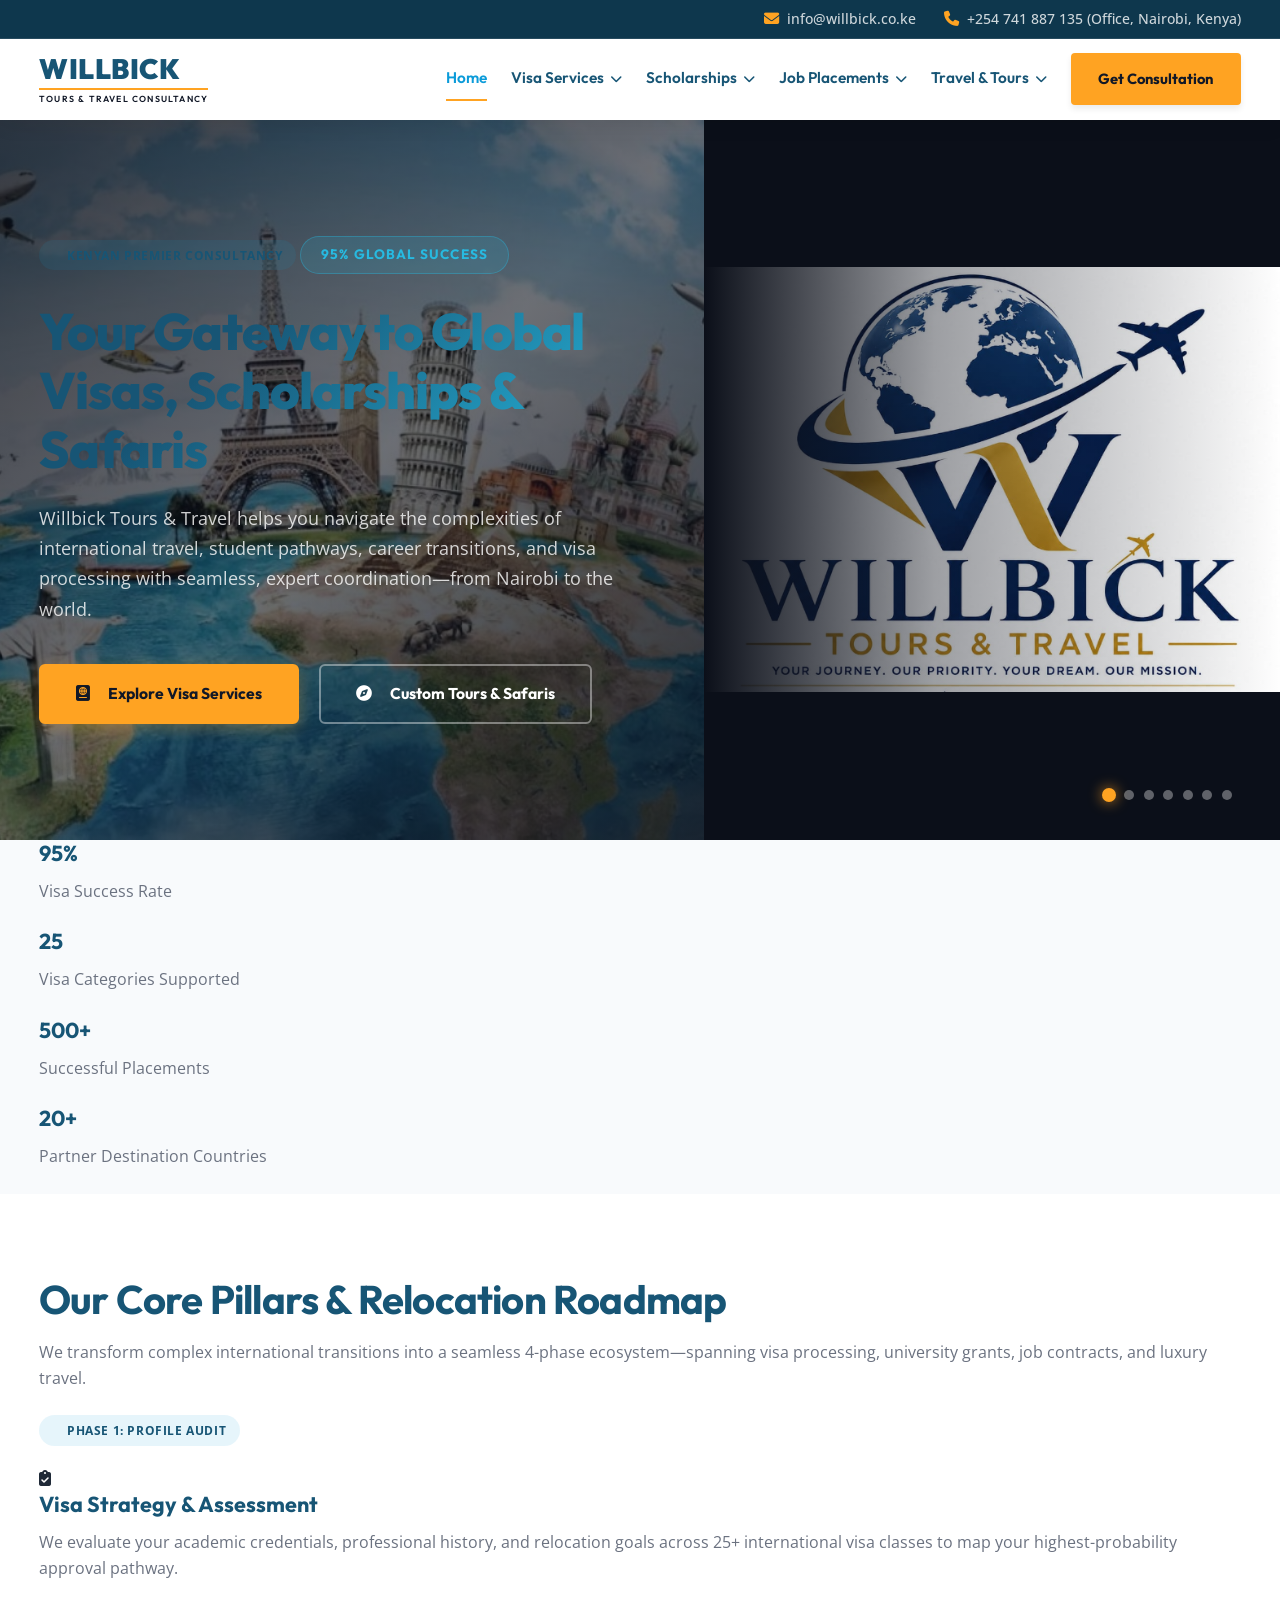
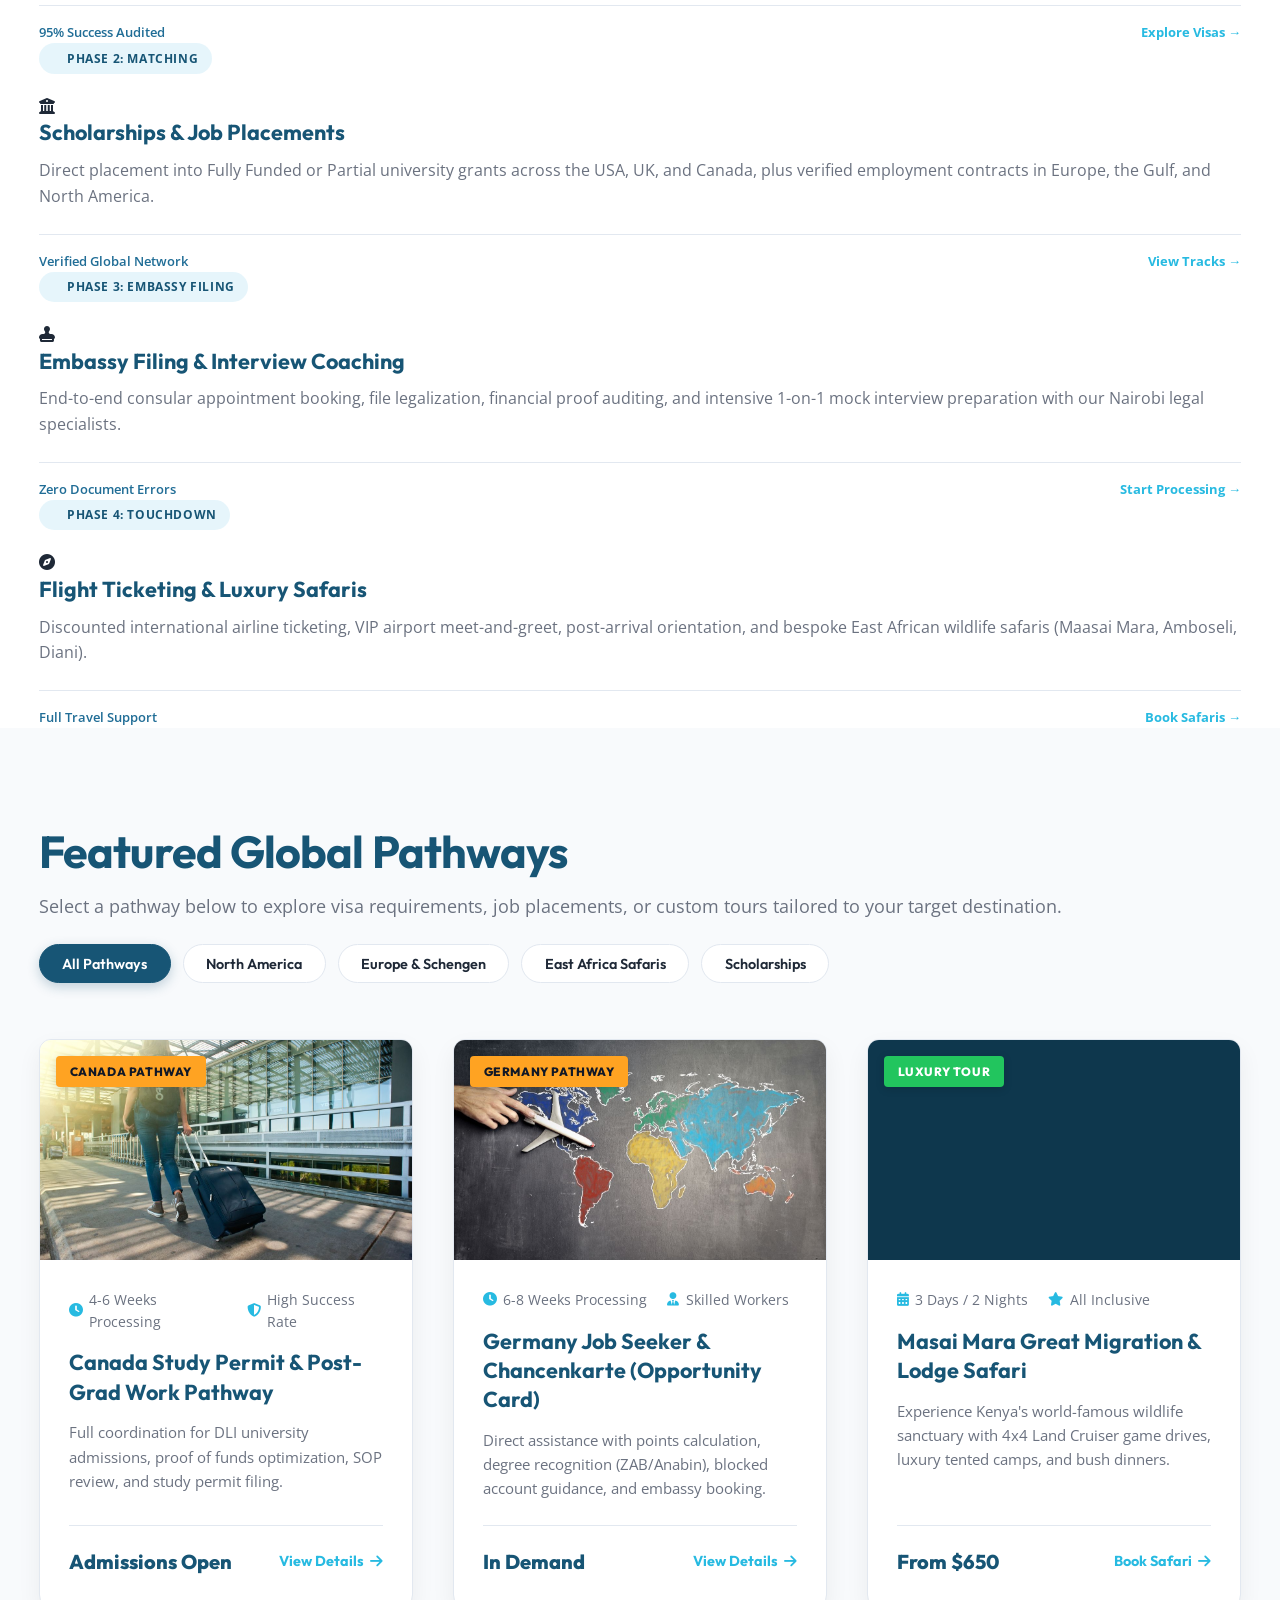
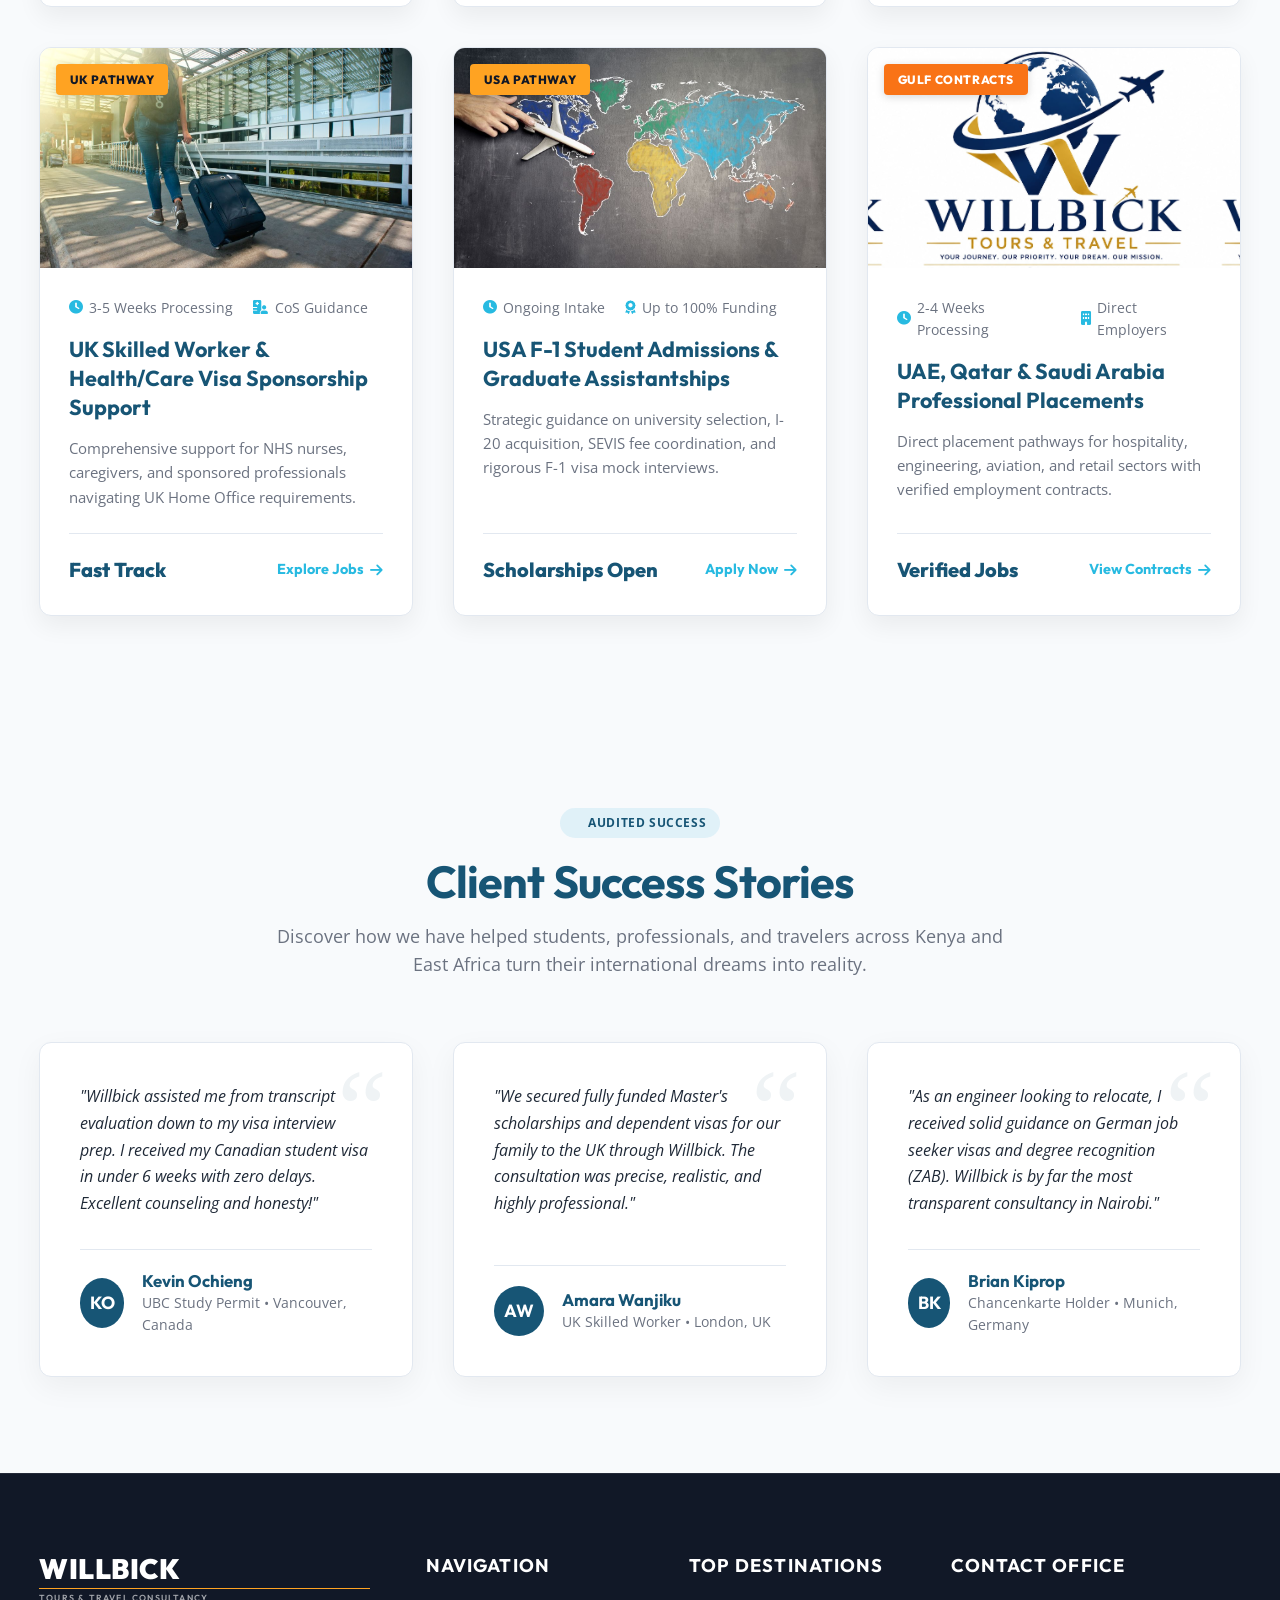
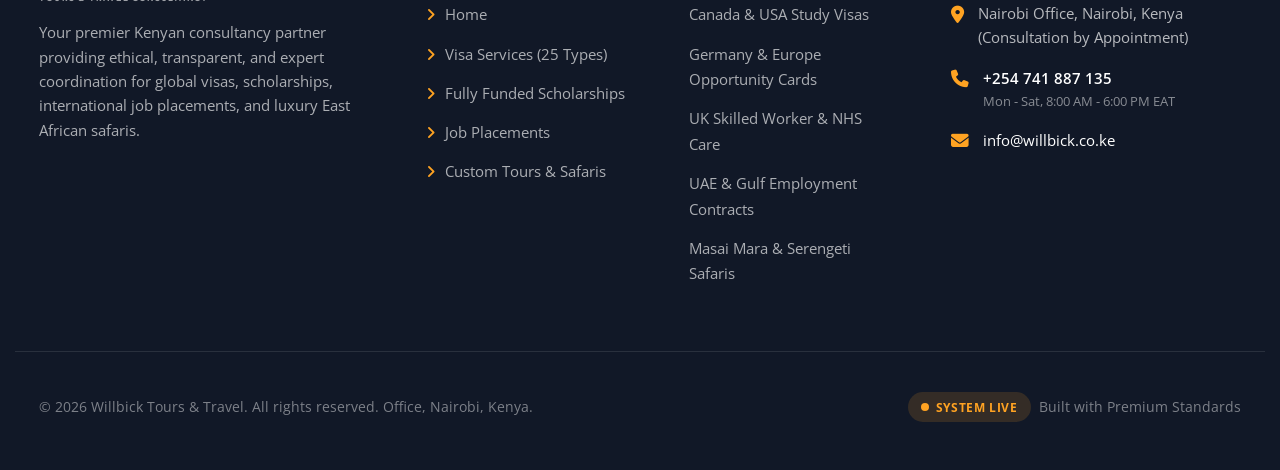
==== commit 96f613c1: "Add real approved visa documents and sunset runway image to hero carousel loop, and upgrade Core Pil" ====
--- a/index.html
+++ b/index.html
@@ -198,14 +198,22 @@
         <div class="hero-carousel">
           <div class="carousel-track">
             <div class="carousel-slide active" style="background-image: url('assets/logo_full.png'); background-size: contain; background-color: #0b0f19;"></div>
-            <div class="carousel-slide" style="background-image: url('assets/visa-slide-1.jpg');"></div>
-            <div class="carousel-slide" style="background-image: url('assets/visa-slide-2.jpg');"></div>
+            <div class="carousel-slide" style="background-image: url('assets/visa-german.jpg'); background-size: contain; background-color: #0b0f19;" title="Approved German Schengen Visa & EU Blue Card"></div>
+            <div class="carousel-slide" style="background-image: url('assets/visa-uk.png'); background-size: contain; background-color: #0b0f19;" title="Approved UK Entry Clearance Work Permit"></div>
+            <div class="carousel-slide" style="background-image: url('assets/visa-ireland.jpg'); background-size: contain; background-color: #0b0f19;" title="Approved Ireland Employment Visa"></div>
+            <div class="carousel-slide" style="background-image: url('assets/visa-flight.png'); background-size: cover;" title="International Departure Runway"></div>
+            <div class="carousel-slide" style="background-image: url('assets/visa-slide-1.jpg'); background-size: cover;"></div>
+            <div class="carousel-slide" style="background-image: url('assets/visa-slide-2.jpg'); background-size: cover;"></div>
           </div>
           <!-- Dots Indicator -->
           <div class="carousel-dots">
             <span class="dot active" data-slide="0"></span>
             <span class="dot" data-slide="1"></span>
             <span class="dot" data-slide="2"></span>
+            <span class="dot" data-slide="3"></span>
+            <span class="dot" data-slide="4"></span>
+            <span class="dot" data-slide="5"></span>
+            <span class="dot" data-slide="6"></span>
           </div>
         </div>
       </div>
@@ -233,77 +241,77 @@
       </div>
     </section>
 
-    <!-- Core Pillars / Values Section -->
-    <section class="carousel-section">
+    <!-- Core Pillars / Phased Roadmap Section -->
+    <section class="carousel-section" id="pillars">
       <div class="container">
         <div class="carousel-header">
           <div class="carousel-title">
-            <h2>Our Core Pillars</h2>
-            <p>End-to-end relocation, visa processing, job placements, and luxury safari support tailored to your international aspirations.</p>
+            <h2>Our Core Pillars & Relocation Roadmap</h2>
+            <p>We transform complex international transitions into a seamless 4-phase ecosystem—spanning visa processing, university grants, job contracts, and luxury travel.</p>
           </div>
         </div>
 
         <div class="carousel-grid">
-          <!-- Pillar 1: Visas -->
+          <!-- Pillar 1: Strategic Assessment -->
           <div class="card-value">
             <div style="margin-bottom: 1.25rem;">
-              <span class="status-badge-live"><span class="pulse-dot"></span> Active Portal</span>
+              <span class="status-badge-live"><span class="pulse-dot"></span> Phase 1: Profile Audit</span>
             </div>
             <div class="card-icon-value">
-              <i class="fa-solid fa-passport"></i>
-            </div>
-            <h3>Visa Consultancy</h3>
-            <p>Expert coordination, meticulous file auditing, and document review for tourist, business, student, family, and diplomatic visas across 25 categories.</p>
+              <i class="fa-solid fa-clipboard-check"></i>
+            </div>
+            <h3>Visa Strategy & Assessment</h3>
+            <p>We evaluate your academic credentials, professional history, and relocation goals across 25+ international visa classes to map your highest-probability approval pathway.</p>
             <div class="card-footer-metrics">
-              <span>Success Audited</span>
+              <span>95% Success Audited</span>
               <a href="visas.html" style="color: var(--color-accent); font-weight: 700;">Explore Visas &rarr;</a>
             </div>
           </div>
 
-          <!-- Pillar 2: Scholarships -->
+          <!-- Pillar 2: Placement & Matching -->
           <div class="card-value">
             <div style="margin-bottom: 1.25rem;">
-              <span class="status-badge-live"><span class="pulse-dot"></span> Admissions Open</span>
+              <span class="status-badge-live"><span class="pulse-dot"></span> Phase 2: Matching</span>
             </div>
             <div class="card-icon-value">
-              <i class="fa-solid fa-graduation-cap"></i>
-            </div>
-            <h3>Scholarship Programs</h3>
-            <p>Guidance for Fully Funded, Partial, and Self-Sponsored university admissions in the USA, Canada, UK, Australia, and Germany with interview prep.</p>
+              <i class="fa-solid fa-building-columns"></i>
+            </div>
+            <h3>Scholarships & Job Placements</h3>
+            <p>Direct placement into Fully Funded or Partial university grants across the USA, UK, and Canada, plus verified employment contracts in Europe, the Gulf, and North America.</p>
             <div class="card-footer-metrics">
-              <span>Top Tier Universities</span>
-              <a href="scholarships.html" style="color: var(--color-accent); font-weight: 700;">Find Grants &rarr;</a>
-            </div>
-          </div>
-
-          <!-- Pillar 3: Job Placements -->
+              <span>Verified Global Network</span>
+              <a href="scholarships.html" style="color: var(--color-accent); font-weight: 700;">View Tracks &rarr;</a>
+            </div>
+          </div>
+
+          <!-- Pillar 3: Consular & Legal Filing -->
           <div class="card-value">
             <div style="margin-bottom: 1.25rem;">
-              <span class="status-badge-live"><span class="pulse-dot"></span> Verified Contracts</span>
+              <span class="status-badge-live"><span class="pulse-dot"></span> Phase 3: Embassy Filing</span>
             </div>
             <div class="card-icon-value">
-              <i class="fa-solid fa-briefcase"></i>
-            </div>
-            <h3>Job Placements</h3>
-            <p>Facilitating legitimate recruitment opportunities in Europe, the Gulf, and North America for qualified professionals, healthcare workers, and skilled trades.</p>
+              <i class="fa-solid fa-stamp"></i>
+            </div>
+            <h3>Embassy Filing & Interview Coaching</h3>
+            <p>End-to-end consular appointment booking, file legalization, financial proof auditing, and intensive 1-on-1 mock interview preparation with our Nairobi legal specialists.</p>
             <div class="card-footer-metrics">
-              <span>Direct Employers</span>
-              <a href="placements.html" style="color: var(--color-accent); font-weight: 700;">View Jobs &rarr;</a>
-            </div>
-          </div>
-
-          <!-- Pillar 4: Travel & Tours -->
+              <span>Zero Document Errors</span>
+              <a href="placements.html" style="color: var(--color-accent); font-weight: 700;">Start Processing &rarr;</a>
+            </div>
+          </div>
+
+          <!-- Pillar 4: Global Travel & Safaris -->
           <div class="card-value">
             <div style="margin-bottom: 1.25rem;">
-              <span class="status-badge-live"><span class="pulse-dot"></span> Luxury & Custom</span>
+              <span class="status-badge-live"><span class="pulse-dot"></span> Phase 4: Touchdown</span>
             </div>
             <div class="card-icon-value">
               <i class="fa-solid fa-compass"></i>
             </div>
-            <h3>Travel & Safaris</h3>
-            <p>Curated wildlife safaris across Kenya and East Africa, flight ticketing assistance, hotel reservations, and VIP airport meet-and-greet coordination.</p>
+            <h3>Flight Ticketing & Luxury Safaris</h3>
+            <p>Discounted international airline ticketing, VIP airport meet-and-greet, post-arrival orientation, and bespoke East African wildlife safaris (Maasai Mara, Amboseli, Diani).</p>
             <div class="card-footer-metrics">
-              <span>Local Expertise</span>
+              <span>Full Travel Support</span>
               <a href="travel.html" style="color: var(--color-accent); font-weight: 700;">Book Safaris &rarr;</a>
             </div>
           </div>
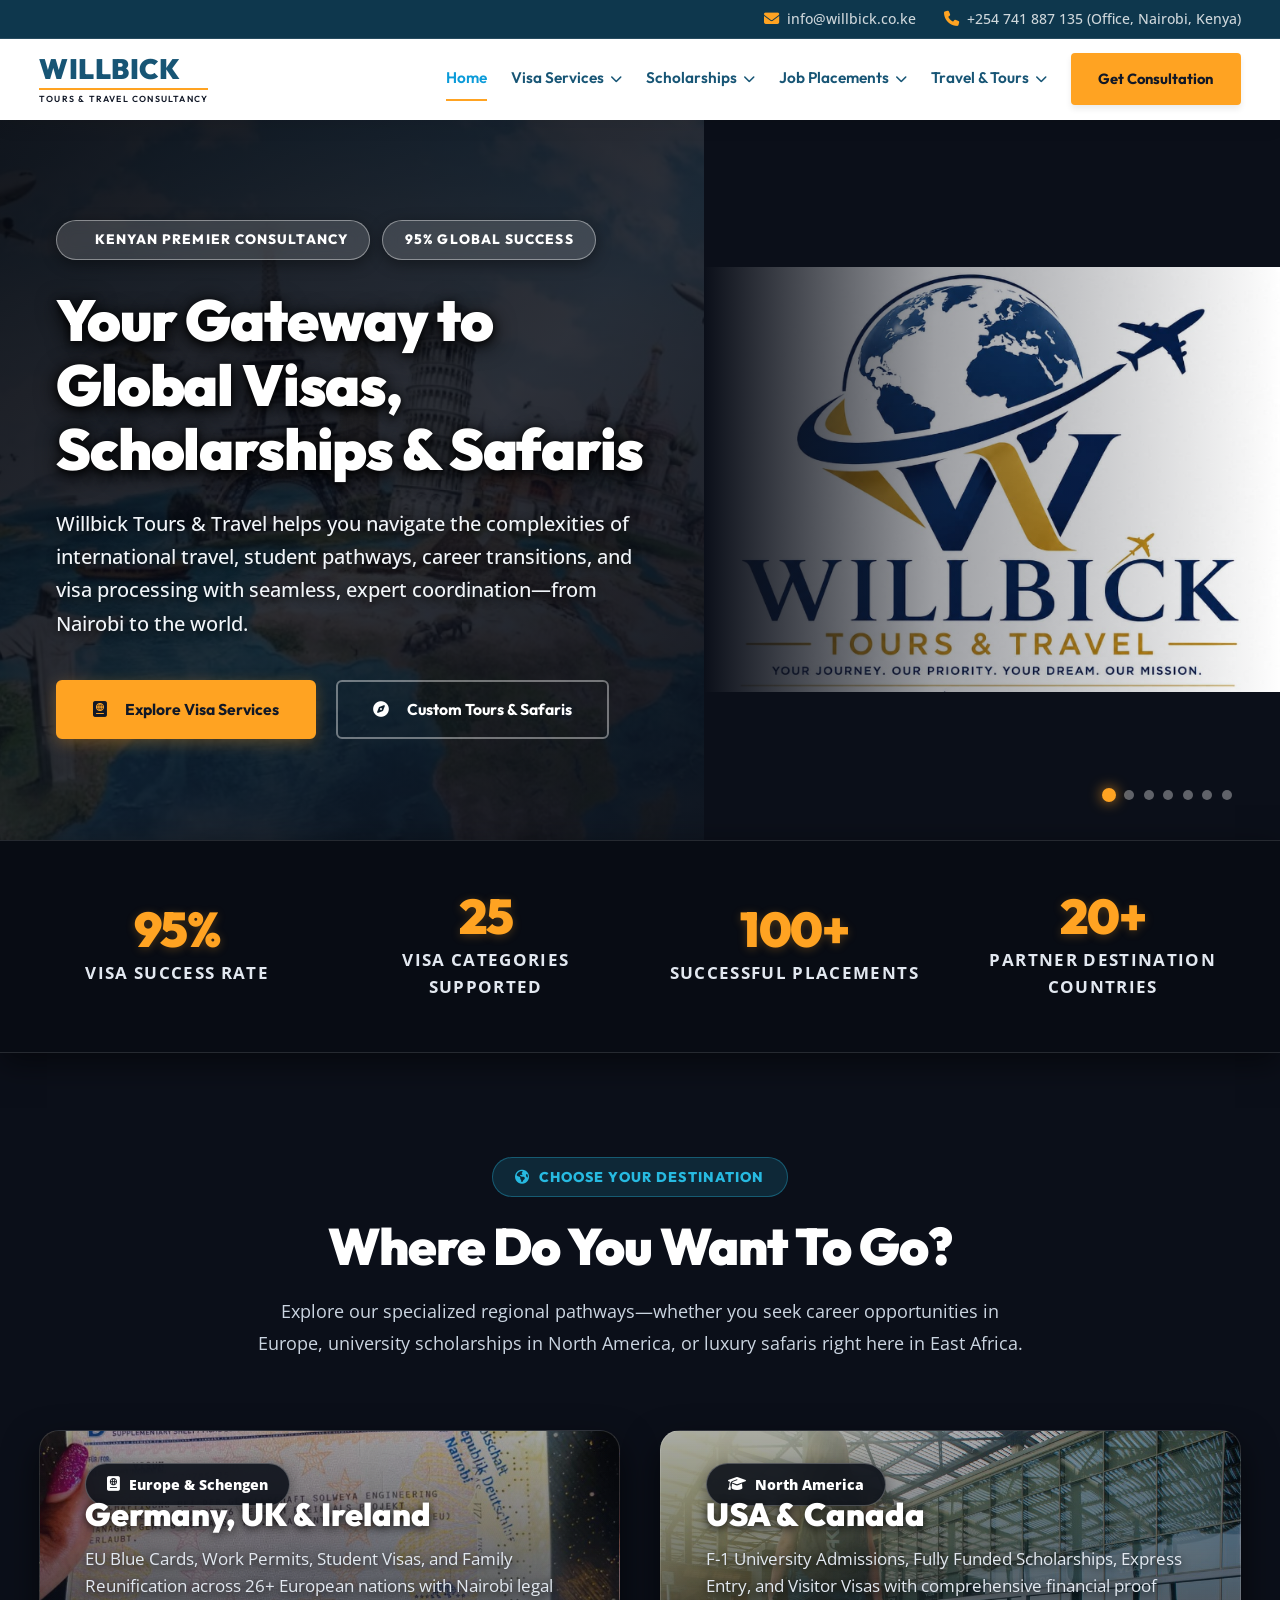
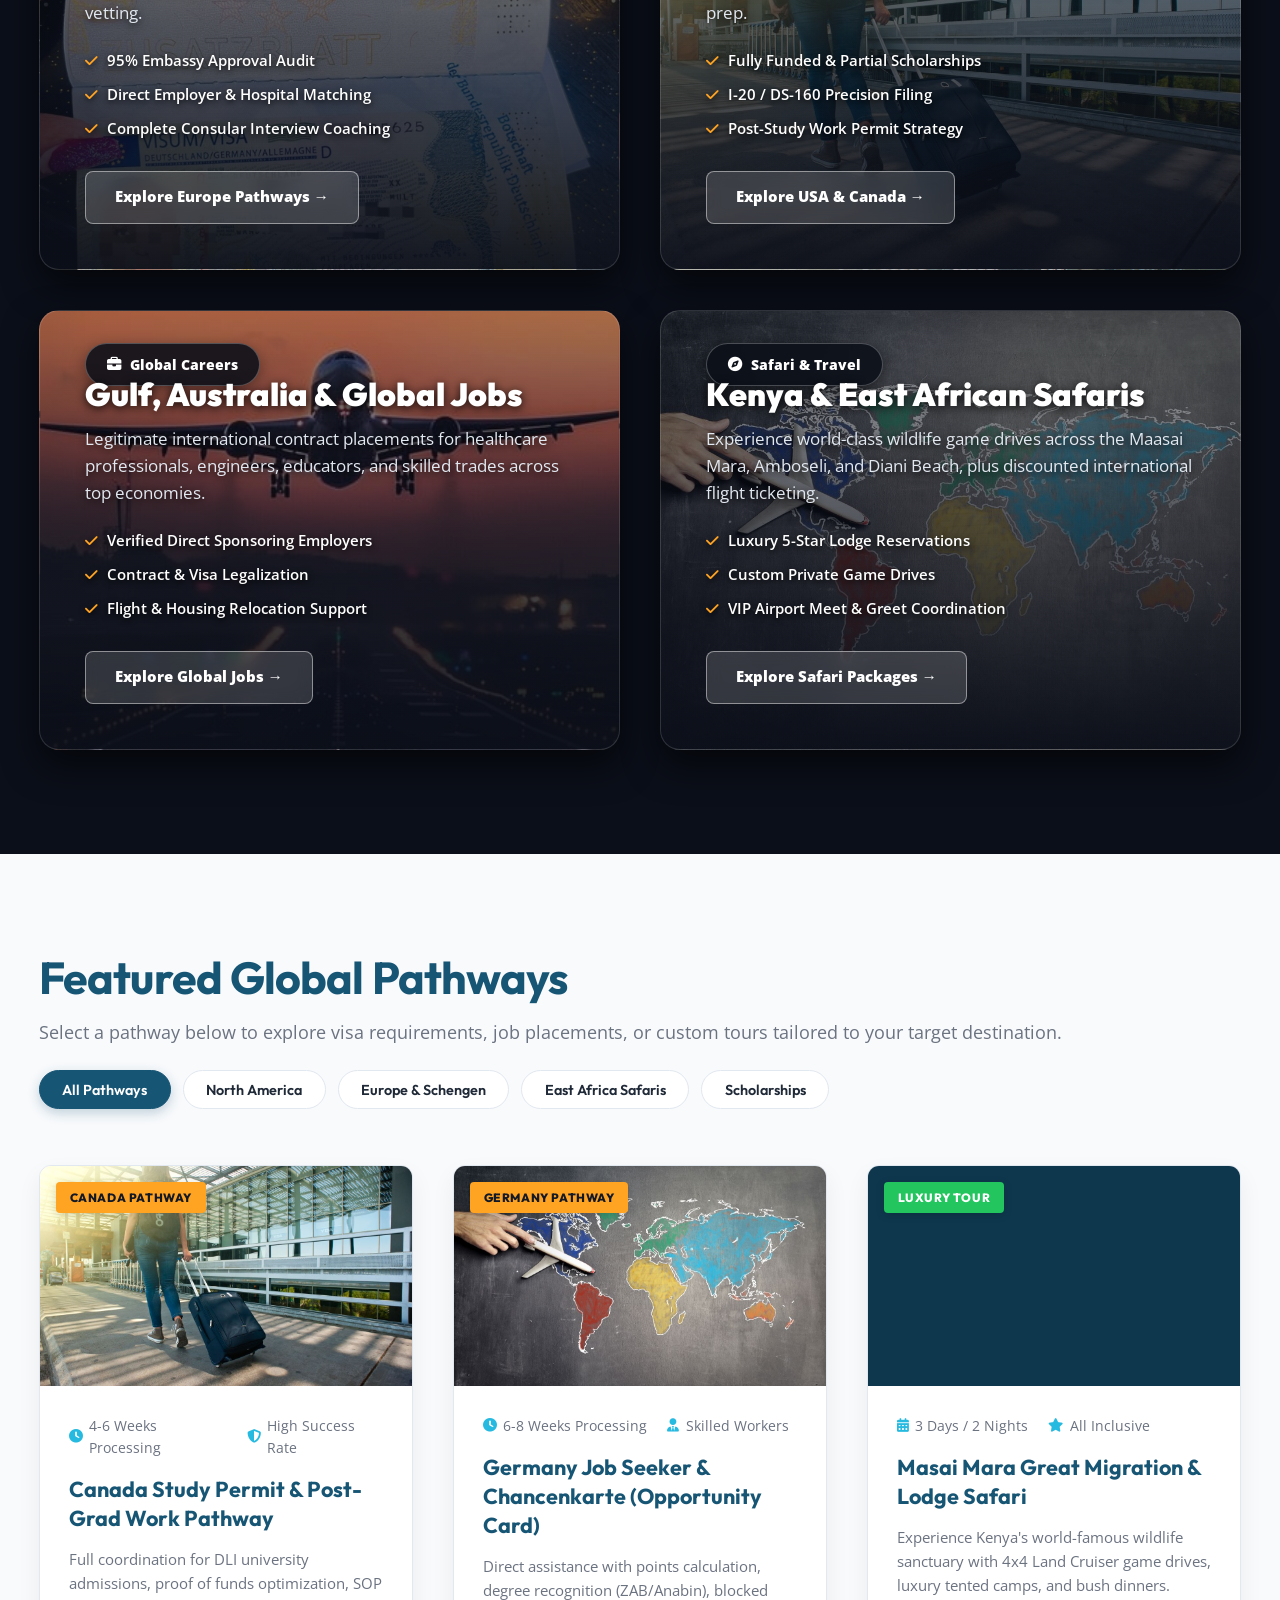
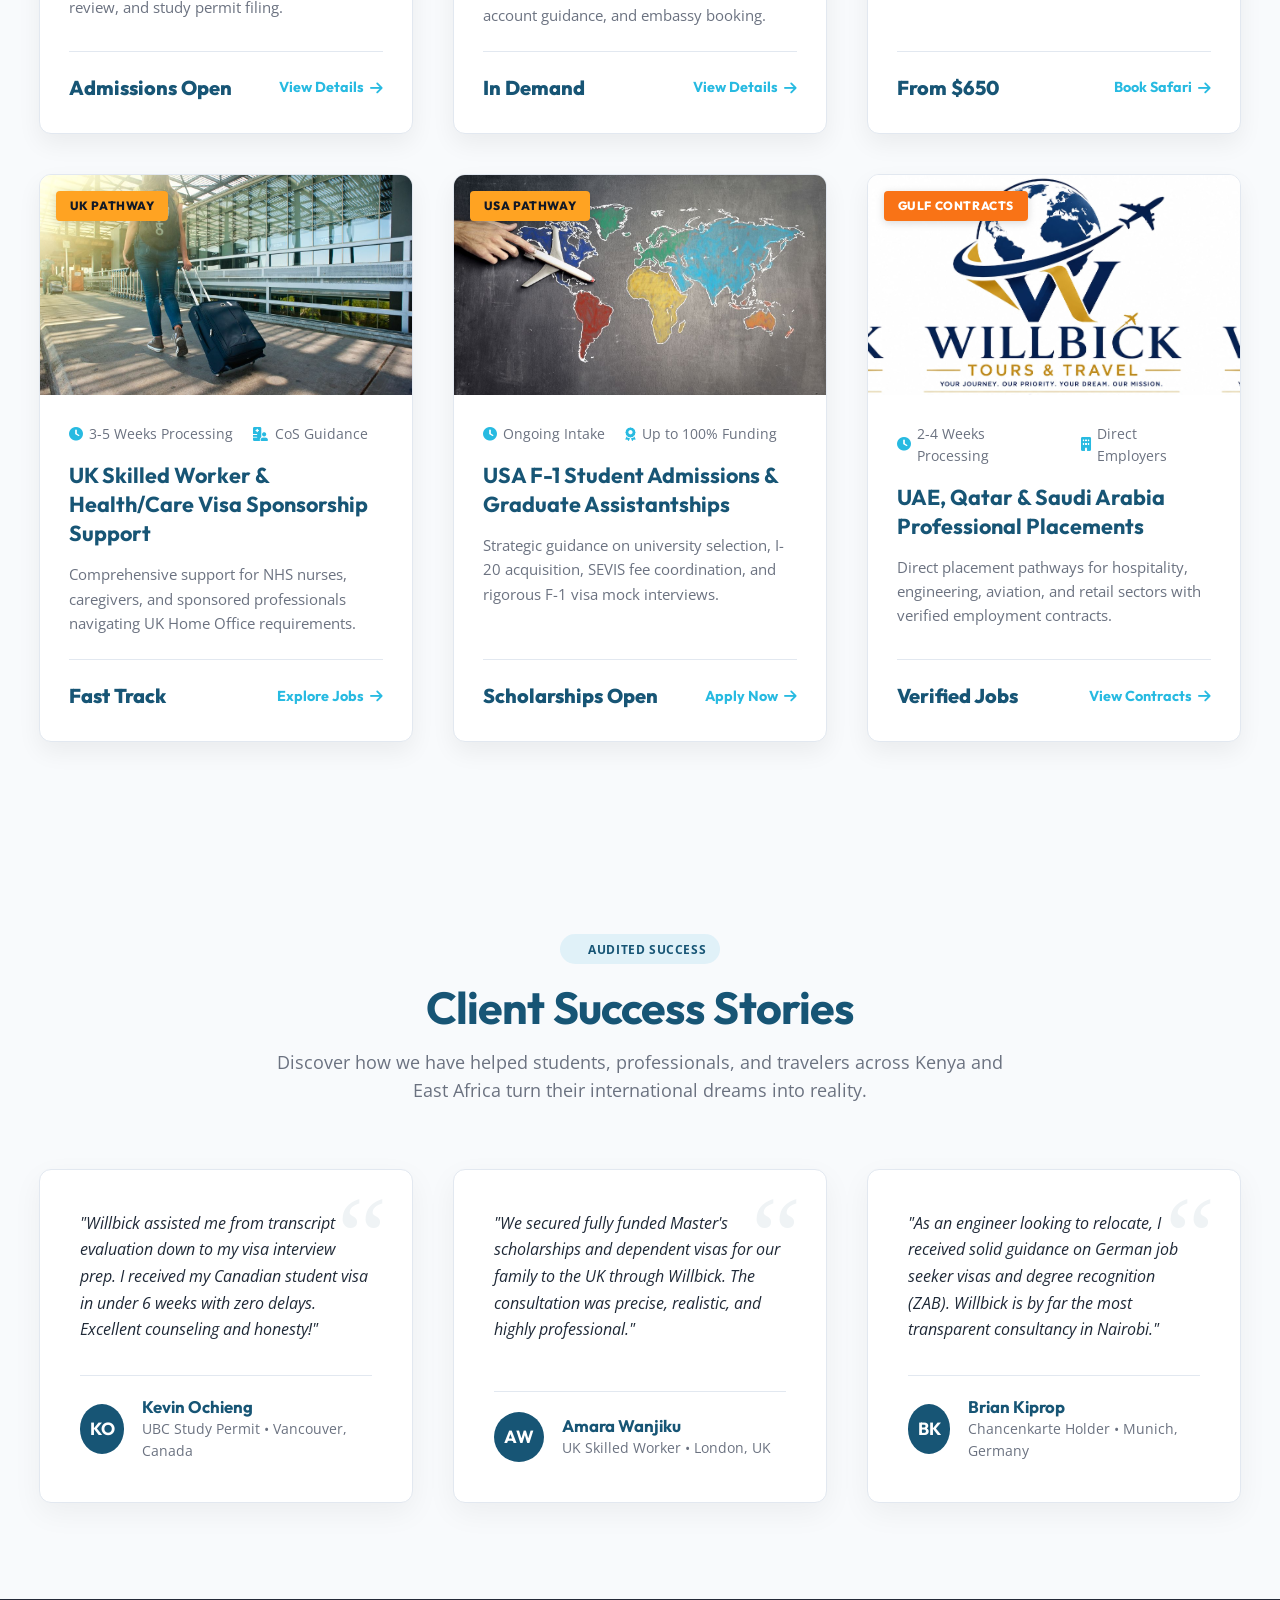
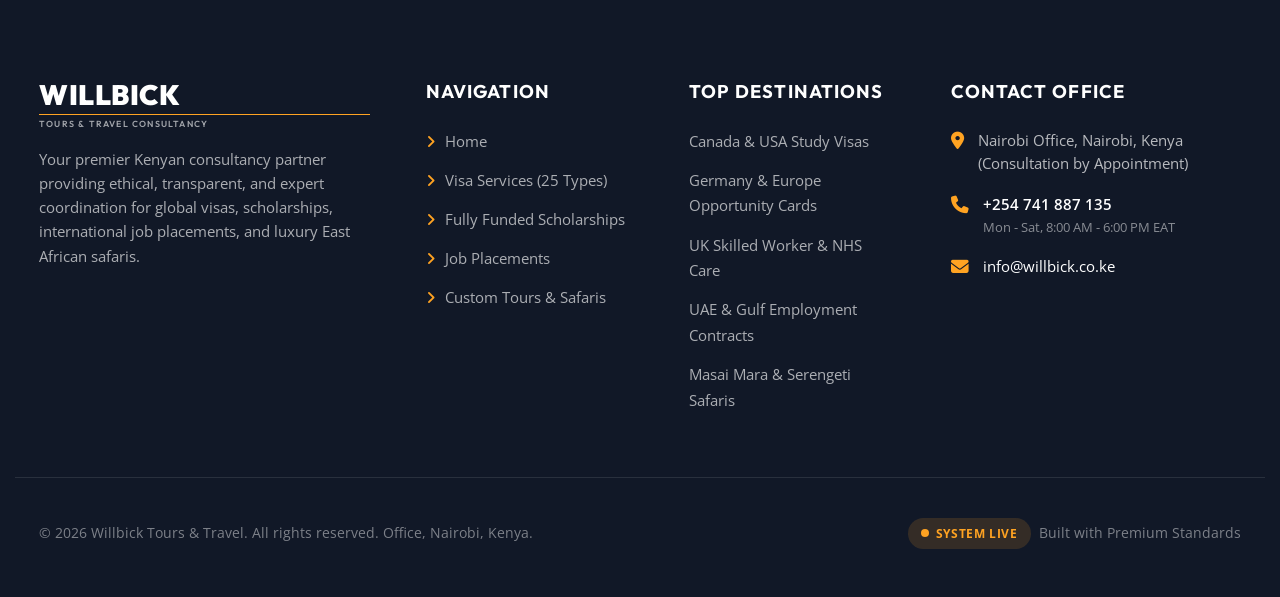
==== commit de634840: "Enhance hero left typography to White Bold Contrast, organize stats bar linearly with 100+ placement" ====
--- a/index.html
+++ b/index.html
@@ -185,7 +185,7 @@
             </span>
             <span class="badge">95% Global Success</span>
           </div>
-          <h1 class="text-gradient">Your Gateway to Global Visas, Scholarships & Safaris</h1>
+          <h1 class="hero-title-white">Your Gateway to Global Visas, Scholarships & Safaris</h1>
           <p class="hero-subtitle">Willbick Tours & Travel helps you navigate the complexities of international travel, student pathways, career transitions, and visa processing with seamless, expert coordination—from Nairobi to the world.</p>
           <div class="hero-actions">
             <a href="visas.html" class="btn btn-primary"><i class="fa-solid fa-passport" style="margin-right: 8px;"></i> Explore Visa Services</a>
@@ -231,7 +231,7 @@
           <p>Visa Categories Supported</p>
         </div>
         <div class="stat-item">
-          <h3>500+</h3>
+          <h3>100+</h3>
           <p>Successful Placements</p>
         </div>
         <div class="stat-item">
@@ -241,78 +241,73 @@
       </div>
     </section>
 
-    <!-- Core Pillars / Phased Roadmap Section -->
-    <section class="carousel-section" id="pillars">
+    <!-- "Where Do You Want To Go?" Destination Showcase Section -->
+    <section class="destination-section" id="where-to-go">
       <div class="container">
-        <div class="carousel-header">
-          <div class="carousel-title">
-            <h2>Our Core Pillars & Relocation Roadmap</h2>
-            <p>We transform complex international transitions into a seamless 4-phase ecosystem—spanning visa processing, university grants, job contracts, and luxury travel.</p>
-          </div>
-        </div>
-
-        <div class="carousel-grid">
-          <!-- Pillar 1: Strategic Assessment -->
-          <div class="card-value">
-            <div style="margin-bottom: 1.25rem;">
-              <span class="status-badge-live"><span class="pulse-dot"></span> Phase 1: Profile Audit</span>
-            </div>
-            <div class="card-icon-value">
-              <i class="fa-solid fa-clipboard-check"></i>
-            </div>
-            <h3>Visa Strategy & Assessment</h3>
-            <p>We evaluate your academic credentials, professional history, and relocation goals across 25+ international visa classes to map your highest-probability approval pathway.</p>
-            <div class="card-footer-metrics">
-              <span>95% Success Audited</span>
-              <a href="visas.html" style="color: var(--color-accent); font-weight: 700;">Explore Visas &rarr;</a>
-            </div>
-          </div>
-
-          <!-- Pillar 2: Placement & Matching -->
-          <div class="card-value">
-            <div style="margin-bottom: 1.25rem;">
-              <span class="status-badge-live"><span class="pulse-dot"></span> Phase 2: Matching</span>
-            </div>
-            <div class="card-icon-value">
-              <i class="fa-solid fa-building-columns"></i>
-            </div>
-            <h3>Scholarships & Job Placements</h3>
-            <p>Direct placement into Fully Funded or Partial university grants across the USA, UK, and Canada, plus verified employment contracts in Europe, the Gulf, and North America.</p>
-            <div class="card-footer-metrics">
-              <span>Verified Global Network</span>
-              <a href="scholarships.html" style="color: var(--color-accent); font-weight: 700;">View Tracks &rarr;</a>
-            </div>
-          </div>
-
-          <!-- Pillar 3: Consular & Legal Filing -->
-          <div class="card-value">
-            <div style="margin-bottom: 1.25rem;">
-              <span class="status-badge-live"><span class="pulse-dot"></span> Phase 3: Embassy Filing</span>
-            </div>
-            <div class="card-icon-value">
-              <i class="fa-solid fa-stamp"></i>
-            </div>
-            <h3>Embassy Filing & Interview Coaching</h3>
-            <p>End-to-end consular appointment booking, file legalization, financial proof auditing, and intensive 1-on-1 mock interview preparation with our Nairobi legal specialists.</p>
-            <div class="card-footer-metrics">
-              <span>Zero Document Errors</span>
-              <a href="placements.html" style="color: var(--color-accent); font-weight: 700;">Start Processing &rarr;</a>
-            </div>
-          </div>
-
-          <!-- Pillar 4: Global Travel & Safaris -->
-          <div class="card-value">
-            <div style="margin-bottom: 1.25rem;">
-              <span class="status-badge-live"><span class="pulse-dot"></span> Phase 4: Touchdown</span>
-            </div>
-            <div class="card-icon-value">
-              <i class="fa-solid fa-compass"></i>
-            </div>
-            <h3>Flight Ticketing & Luxury Safaris</h3>
-            <p>Discounted international airline ticketing, VIP airport meet-and-greet, post-arrival orientation, and bespoke East African wildlife safaris (Maasai Mara, Amboseli, Diani).</p>
-            <div class="card-footer-metrics">
-              <span>Full Travel Support</span>
-              <a href="travel.html" style="color: var(--color-accent); font-weight: 700;">Book Safaris &rarr;</a>
+        <div class="destination-header">
+          <span class="section-tag"><i class="fa-solid fa-earth-americas"></i> CHOOSE YOUR DESTINATION</span>
+          <h2>Where Do You Want To Go?</h2>
+          <p>Explore our specialized regional pathways—whether you seek career opportunities in Europe, university scholarships in North America, or luxury safaris right here in East Africa.</p>
+        </div>
+
+        <div class="destination-grid">
+          <!-- Destination 1: Europe & Schengen -->
+          <div class="destination-card" style="background-image: linear-gradient(to top, rgba(11,15,25,0.96) 0%, rgba(11,15,25,0.68) 55%, rgba(11,15,25,0.35) 100%), url('assets/visa-german.jpg');">
+            <div class="destination-badge"><i class="fa-solid fa-passport"></i> Europe & Schengen</div>
+            <div class="destination-content">
+              <h3>Germany, UK & Ireland</h3>
+              <p>EU Blue Cards, Work Permits, Student Visas, and Family Reunification across 26+ European nations with Nairobi legal vetting.</p>
+              <ul class="destination-highlights">
+                <li><i class="fa-solid fa-check"></i> 95% Embassy Approval Audit</li>
+                <li><i class="fa-solid fa-check"></i> Direct Employer & Hospital Matching</li>
+                <li><i class="fa-solid fa-check"></i> Complete Consular Interview Coaching</li>
+              </ul>
+              <a href="visas.html" class="destination-btn">Explore Europe Pathways &rarr;</a>
+            </div>
+          </div>
+
+          <!-- Destination 2: North America -->
+          <div class="destination-card" style="background-image: linear-gradient(to top, rgba(11,15,25,0.96) 0%, rgba(11,15,25,0.68) 55%, rgba(11,15,25,0.35) 100%), url('assets/visa-slide-1.jpg');">
+            <div class="destination-badge"><i class="fa-solid fa-graduation-cap"></i> North America</div>
+            <div class="destination-content">
+              <h3>USA & Canada</h3>
+              <p>F-1 University Admissions, Fully Funded Scholarships, Express Entry, and Visitor Visas with comprehensive financial proof prep.</p>
+              <ul class="destination-highlights">
+                <li><i class="fa-solid fa-check"></i> Fully Funded & Partial Scholarships</li>
+                <li><i class="fa-solid fa-check"></i> I-20 / DS-160 Precision Filing</li>
+                <li><i class="fa-solid fa-check"></i> Post-Study Work Permit Strategy</li>
+              </ul>
+              <a href="scholarships.html" class="destination-btn">Explore USA & Canada &rarr;</a>
+            </div>
+          </div>
+
+          <!-- Destination 3: Global Job Markets -->
+          <div class="destination-card" style="background-image: linear-gradient(to top, rgba(11,15,25,0.96) 0%, rgba(11,15,25,0.68) 55%, rgba(11,15,25,0.35) 100%), url('assets/visa-flight.png');">
+            <div class="destination-badge"><i class="fa-solid fa-briefcase"></i> Global Careers</div>
+            <div class="destination-content">
+              <h3>Gulf, Australia & Global Jobs</h3>
+              <p>Legitimate international contract placements for healthcare professionals, engineers, educators, and skilled trades across top economies.</p>
+              <ul class="destination-highlights">
+                <li><i class="fa-solid fa-check"></i> Verified Direct Sponsoring Employers</li>
+                <li><i class="fa-solid fa-check"></i> Contract & Visa Legalization</li>
+                <li><i class="fa-solid fa-check"></i> Flight & Housing Relocation Support</li>
+              </ul>
+              <a href="placements.html" class="destination-btn">Explore Global Jobs &rarr;</a>
+            </div>
+          </div>
+
+          <!-- Destination 4: Kenya & East Africa Safaris -->
+          <div class="destination-card" style="background-image: linear-gradient(to top, rgba(11,15,25,0.96) 0%, rgba(11,15,25,0.68) 55%, rgba(11,15,25,0.35) 100%), url('assets/visa-slide-2.jpg');">
+            <div class="destination-badge"><i class="fa-solid fa-compass"></i> Safari & Travel</div>
+            <div class="destination-content">
+              <h3>Kenya & East African Safaris</h3>
+              <p>Experience world-class wildlife game drives across the Maasai Mara, Amboseli, and Diani Beach, plus discounted international flight ticketing.</p>
+              <ul class="destination-highlights">
+                <li><i class="fa-solid fa-check"></i> Luxury 5-Star Lodge Reservations</li>
+                <li><i class="fa-solid fa-check"></i> Custom Private Game Drives</li>
+                <li><i class="fa-solid fa-check"></i> VIP Airport Meet & Greet Coordination</li>
+              </ul>
+              <a href="travel.html" class="destination-btn">Explore Safari Packages &rarr;</a>
             </div>
           </div>
         </div>
--- a/styles.css
+++ b/styles.css
@@ -695,52 +695,90 @@
   display: flex;
   flex-direction: column;
   justify-content: center;
-  padding-left: calc((100vw - 1250px) / 2 + 1.5rem);
-  padding-right: 4rem;
-  padding-top: 5rem;
-  padding-bottom: 5rem;
-  background-image: linear-gradient(135deg, rgba(11, 15, 25, 0.82) 0%, rgba(11, 15, 25, 0.60) 50%, rgba(11, 15, 25, 0.88) 100%), url('assets/hero_left_world.jpg');
+  padding-left: calc((100vw - 1320px) / 2 + 1.2rem);
+  padding-right: 3.5rem;
+  padding-top: 5.5rem;
+  padding-bottom: 5.5rem;
+  background-image: linear-gradient(135deg, rgba(6, 9, 16, 0.94) 0%, rgba(11, 15, 25, 0.86) 55%, rgba(11, 15, 25, 0.96) 100%), url('assets/hero_left_world.jpg');
   background-size: cover;
   background-position: center;
   background-repeat: no-repeat;
   z-index: 2;
+  text-align: left;
+}
+
+@media (max-width: 1400px) {
+  .hero-left {
+    padding-left: 3.5rem;
+  }
+}
+
+@media (max-width: 1024px) {
+  .hero-left {
+    padding-left: 2rem;
+    padding-right: 2rem;
+  }
+}
+
+@media (max-width: 600px) {
+  .hero-left {
+    padding-left: 1.25rem;
+    padding-right: 1.25rem;
+  }
 }
 
 .hero-content {
-  max-width: 600px;
-}
-
-.hero-content .badge {
-  background-color: rgba(39, 186, 225, 0.15);
-  color: var(--color-accent);
+  max-width: 680px;
+  text-align: left;
+}
+
+.hero-content .hero-badges {
+  display: flex;
+  flex-wrap: wrap;
+  gap: 0.75rem;
+  margin-bottom: 1.75rem;
+  align-items: center;
+}
+
+.hero-content .badge,
+.hero-content .status-badge-live {
+  background-color: rgba(255, 255, 255, 0.15) !important;
+  color: #ffffff !important;
   display: inline-flex;
   align-items: center;
   gap: 0.5rem;
-  padding: 0.45rem 1.25rem;
+  padding: 0.5rem 1.35rem;
   border-radius: 50px;
   font-family: var(--font-heading);
-  font-weight: 700;
+  font-weight: 800 !important;
   font-size: 0.85rem;
-  margin-bottom: 1.75rem;
-  border: 1px solid rgba(39, 186, 225, 0.35);
+  border: 1px solid rgba(255, 255, 255, 0.4) !important;
   text-transform: uppercase;
   letter-spacing: 0.08em;
-}
-
-.hero-content h1 {
-  color: var(--color-white);
-  font-size: clamp(2.6rem, 4vw, 3.6rem);
-  font-weight: 800;
-  line-height: 1.15;
-  margin-bottom: 1.5rem;
+  box-shadow: 0 4px 15px rgba(0, 0, 0, 0.4);
+  backdrop-filter: blur(8px);
+}
+
+.hero-content h1,
+.hero-title-white {
+  color: #ffffff !important;
+  -webkit-text-fill-color: #ffffff !important;
+  font-family: var(--font-heading);
+  font-size: clamp(2.8rem, 4.5vw, 4.2rem) !important;
+  font-weight: 900 !important;
+  line-height: 1.12 !important;
+  letter-spacing: -0.02em !important;
+  margin-bottom: 1.6rem !important;
+  text-shadow: 0 4px 22px rgba(0, 0, 0, 0.95), 0 2px 8px rgba(0, 0, 0, 0.95) !important;
 }
 
 .hero-content .hero-subtitle {
-  color: rgba(255, 255, 255, 0.8);
-  font-size: 1.15rem;
-  line-height: 1.65;
-  margin-bottom: 2.5rem;
-  font-weight: 400;
+  color: #f1f5f9 !important;
+  font-size: 1.22rem !important;
+  line-height: 1.7 !important;
+  margin-bottom: 2.5rem !important;
+  font-weight: 500 !important;
+  text-shadow: 0 2px 10px rgba(0, 0, 0, 0.85) !important;
 }
 
 .hero-actions {
@@ -1054,6 +1092,233 @@
   font-size: 0.82rem;
   font-weight: 600;
   color: var(--color-primary-light);
+}
+
+/* ================================
+   LINEAR STATS BAR (`.info-bar` & `.stats-grid`)
+   ================================ */
+.info-bar {
+  background: #080c14;
+  border-top: 1px solid rgba(255, 255, 255, 0.12);
+  border-bottom: 1px solid rgba(255, 255, 255, 0.12);
+  padding: 3.2rem 0;
+  position: relative;
+  z-index: 5;
+  box-shadow: 0 10px 30px rgba(0, 0, 0, 0.5);
+}
+
+.stats-grid {
+  display: grid;
+  grid-template-columns: repeat(4, 1fr);
+  gap: 2rem;
+  align-items: center;
+  text-align: center;
+}
+
+@media (max-width: 900px) {
+  .stats-grid {
+    grid-template-columns: repeat(2, 1fr);
+    gap: 2.5rem 1.5rem;
+  }
+}
+
+@media (max-width: 500px) {
+  .stats-grid {
+    grid-template-columns: 1fr;
+    gap: 2rem;
+  }
+}
+
+.stat-item h3 {
+  font-family: var(--font-heading);
+  font-size: clamp(2.4rem, 3.8vw, 3.4rem);
+  font-weight: 900;
+  color: var(--color-cta);
+  margin-bottom: 0.4rem;
+  line-height: 1;
+  letter-spacing: -0.03em;
+  text-shadow: 0 2px 10px rgba(255, 163, 34, 0.25);
+}
+
+.stat-item p {
+  font-size: 1.05rem;
+  font-weight: 700;
+  color: #e2e8f0;
+  margin: 0;
+  text-transform: uppercase;
+  letter-spacing: 0.08em;
+}
+
+/* ================================
+   "WHERE DO YOU WANT TO GO?" DESTINATION SHOWCASE
+   ================================ */
+.destination-section {
+  padding: 6.5rem 0;
+  background-color: #0b0f19;
+  position: relative;
+  overflow: hidden;
+}
+
+.destination-header {
+  text-align: center;
+  max-width: 780px;
+  margin: 0 auto 4.5rem auto;
+}
+
+.destination-header .section-tag {
+  background-color: rgba(39, 186, 225, 0.15);
+  color: var(--color-accent);
+  display: inline-flex;
+  align-items: center;
+  gap: 0.5rem;
+  padding: 0.5rem 1.4rem;
+  border-radius: 50px;
+  font-family: var(--font-heading);
+  font-weight: 800;
+  font-size: 0.88rem;
+  border: 1px solid rgba(39, 186, 225, 0.35);
+  text-transform: uppercase;
+  letter-spacing: 0.08em;
+  margin-bottom: 1.2rem;
+}
+
+.destination-header h2 {
+  color: #ffffff;
+  font-size: clamp(2.4rem, 4vw, 3.4rem);
+  font-weight: 900;
+  line-height: 1.15;
+  margin-bottom: 1.25rem;
+  letter-spacing: -0.02em;
+}
+
+.destination-header p {
+  color: #cbd5e1;
+  font-size: 1.15rem;
+  line-height: 1.7;
+}
+
+.destination-grid {
+  display: grid;
+  grid-template-columns: repeat(2, 1fr);
+  gap: 2.5rem;
+}
+
+@media (max-width: 960px) {
+  .destination-grid {
+    grid-template-columns: 1fr;
+    gap: 2rem;
+  }
+}
+
+.destination-card {
+  position: relative;
+  border-radius: 20px;
+  overflow: hidden;
+  min-height: 440px;
+  display: flex;
+  flex-direction: column;
+  justify-content: flex-end;
+  padding: 2.8rem;
+  background-size: cover;
+  background-position: center;
+  border: 1px solid rgba(255, 255, 255, 0.14);
+  box-shadow: 0 15px 35px rgba(0, 0, 0, 0.6);
+  transition: transform 0.4s cubic-bezier(0.16, 1, 0.3, 1), box-shadow 0.4s cubic-bezier(0.16, 1, 0.3, 1), border-color 0.4s ease;
+}
+
+.destination-card:hover {
+  transform: translateY(-8px);
+  box-shadow: 0 25px 50px rgba(0, 0, 0, 0.8), 0 0 25px rgba(39, 186, 225, 0.25);
+  border-color: var(--color-accent);
+}
+
+.destination-badge {
+  position: absolute;
+  top: 2rem;
+  left: 2.8rem;
+  background: rgba(11, 15, 25, 0.88);
+  color: #ffffff;
+  font-weight: 800;
+  font-size: 0.9rem;
+  padding: 0.55rem 1.3rem;
+  border-radius: 50px;
+  border: 1px solid rgba(255, 255, 255, 0.25);
+  display: inline-flex;
+  align-items: center;
+  gap: 0.6rem;
+  backdrop-filter: blur(10px);
+  z-index: 2;
+  box-shadow: 0 4px 15px rgba(0, 0, 0, 0.4);
+}
+
+.destination-content {
+  position: relative;
+  z-index: 2;
+}
+
+.destination-content h3 {
+  color: #ffffff;
+  font-size: clamp(1.8rem, 2.5vw, 2.4rem);
+  font-weight: 900;
+  margin-bottom: 0.8rem;
+  line-height: 1.2;
+  text-shadow: 0 2px 10px rgba(0, 0, 0, 0.9);
+}
+
+.destination-content p {
+  color: #e2e8f0;
+  font-size: 1.05rem;
+  line-height: 1.6;
+  margin-bottom: 1.4rem;
+  text-shadow: 0 2px 8px rgba(0, 0, 0, 0.9);
+}
+
+.destination-highlights {
+  list-style: none;
+  padding: 0;
+  margin: 0 0 1.8rem 0;
+  display: flex;
+  flex-direction: column;
+  gap: 0.6rem;
+}
+
+.destination-highlights li {
+  color: #ffffff;
+  font-size: 0.96rem;
+  font-weight: 600;
+  display: flex;
+  align-items: center;
+  gap: 0.6rem;
+  text-shadow: 0 2px 6px rgba(0, 0, 0, 0.9);
+}
+
+.destination-highlights li i {
+  color: var(--color-cta);
+  font-size: 0.9rem;
+}
+
+.destination-btn {
+  display: inline-flex;
+  align-items: center;
+  gap: 0.6rem;
+  padding: 0.85rem 1.8rem;
+  background-color: rgba(255, 255, 255, 0.15);
+  color: #ffffff;
+  font-weight: 800;
+  font-size: 0.96rem;
+  border-radius: 8px;
+  border: 1.5px solid rgba(255, 255, 255, 0.45);
+  text-decoration: none;
+  transition: all 0.3s ease;
+  backdrop-filter: blur(8px);
+}
+
+.destination-btn:hover {
+  background-color: var(--color-cta);
+  color: #0b0f19;
+  border-color: var(--color-cta);
+  transform: translateX(4px);
+  box-shadow: 0 6px 20px rgba(255, 163, 34, 0.4);
 }
 
 /* ================================
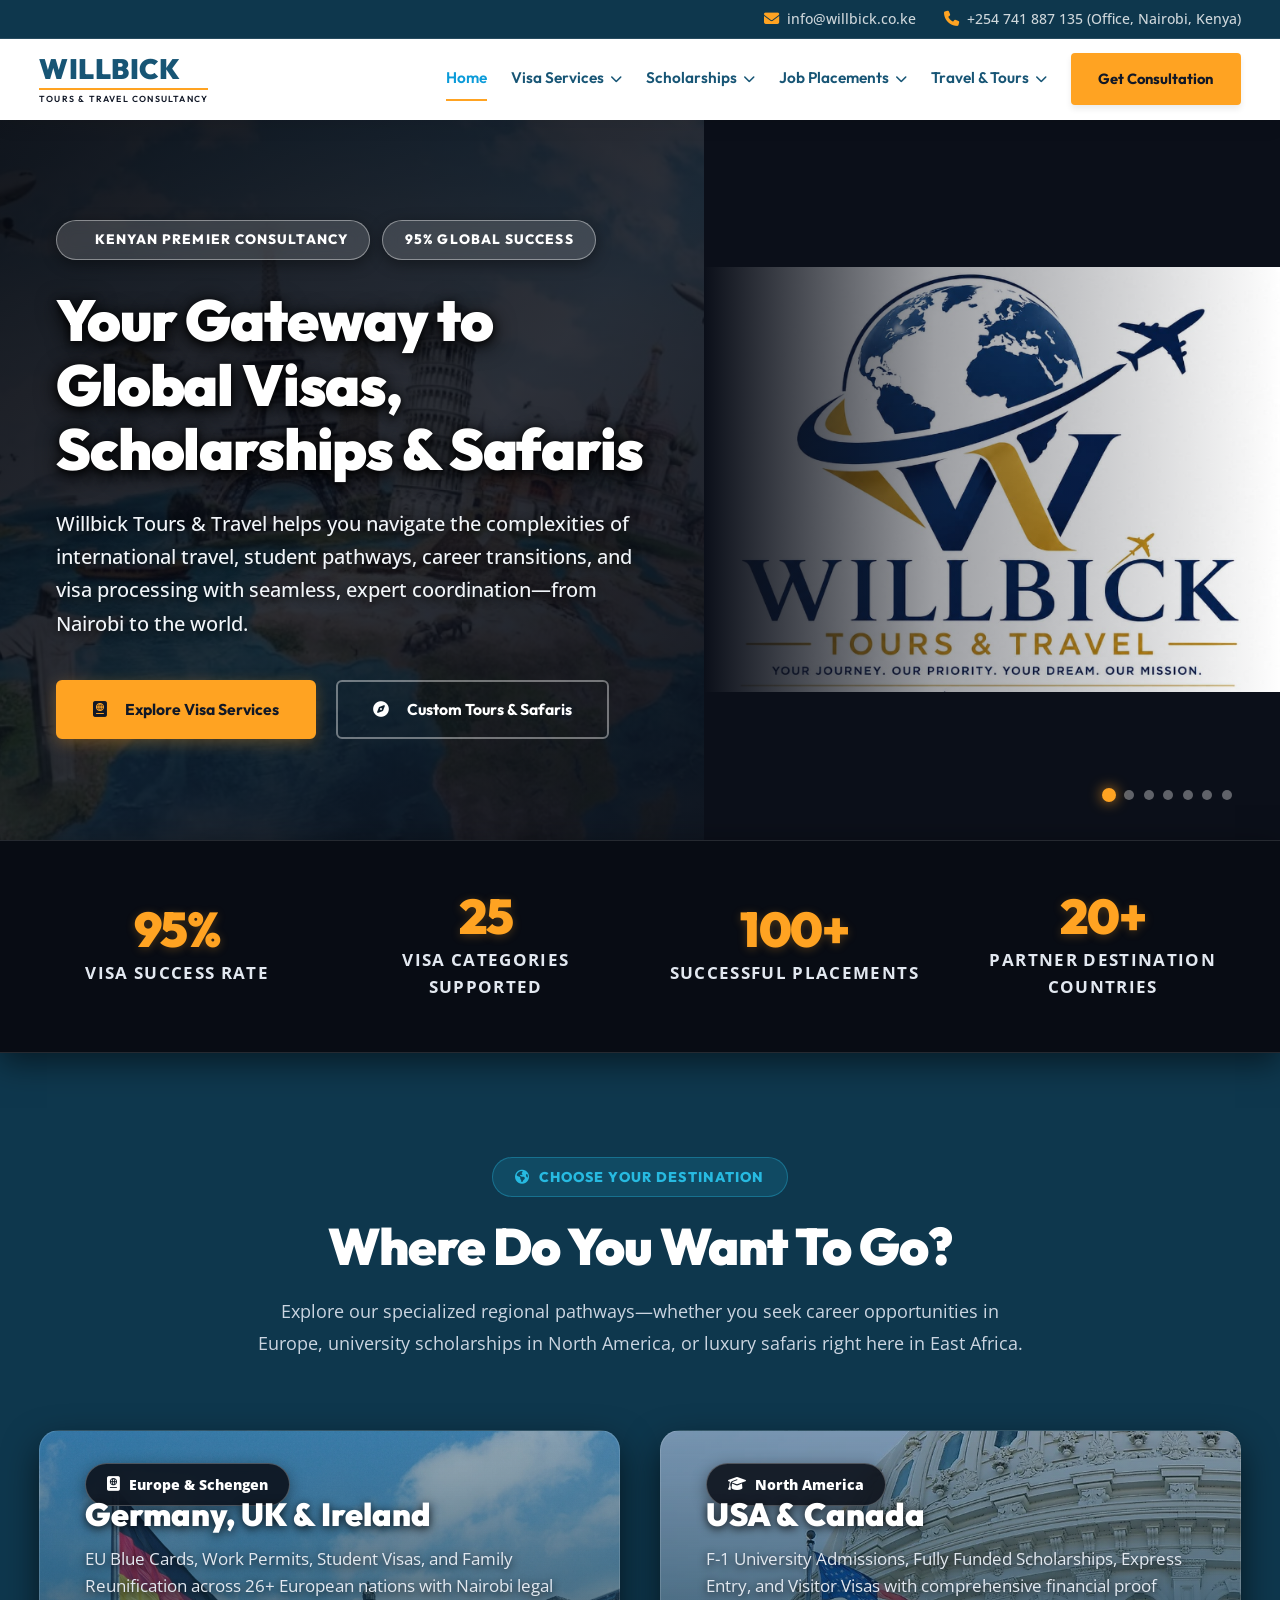
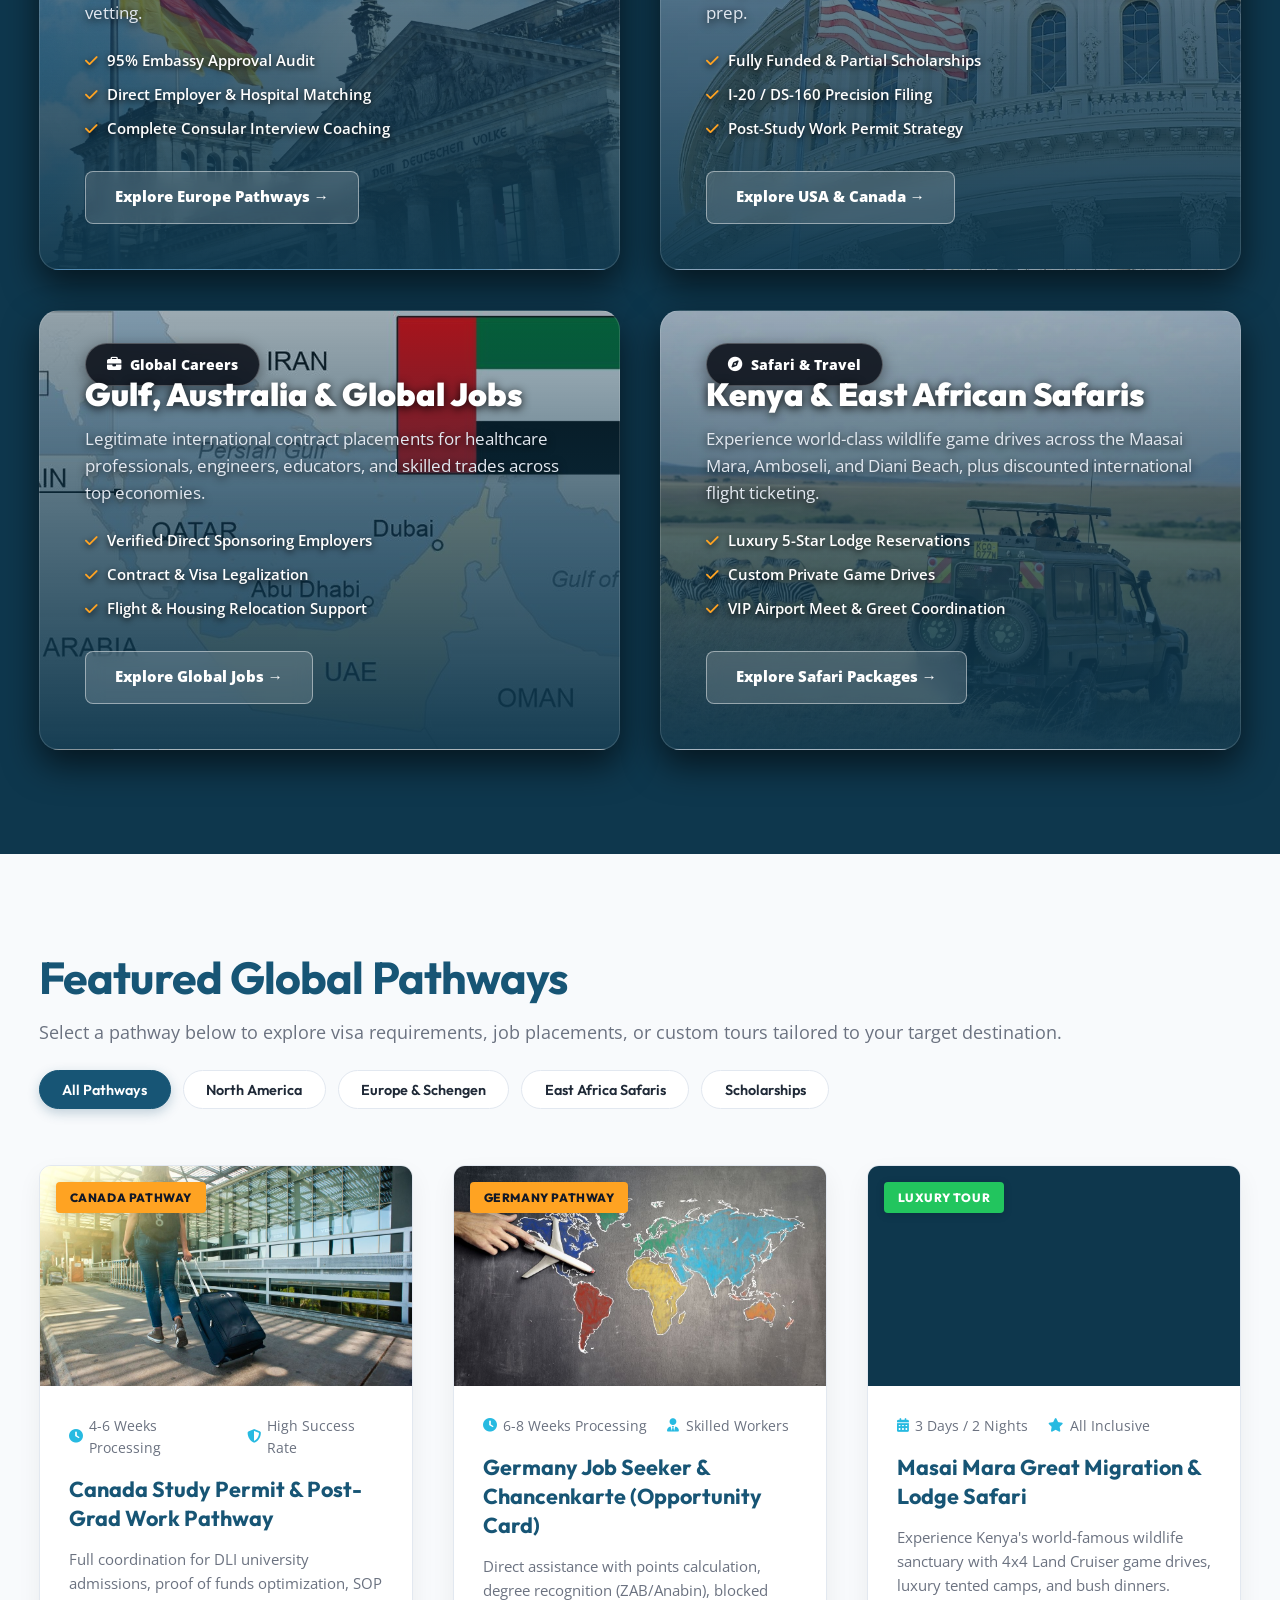
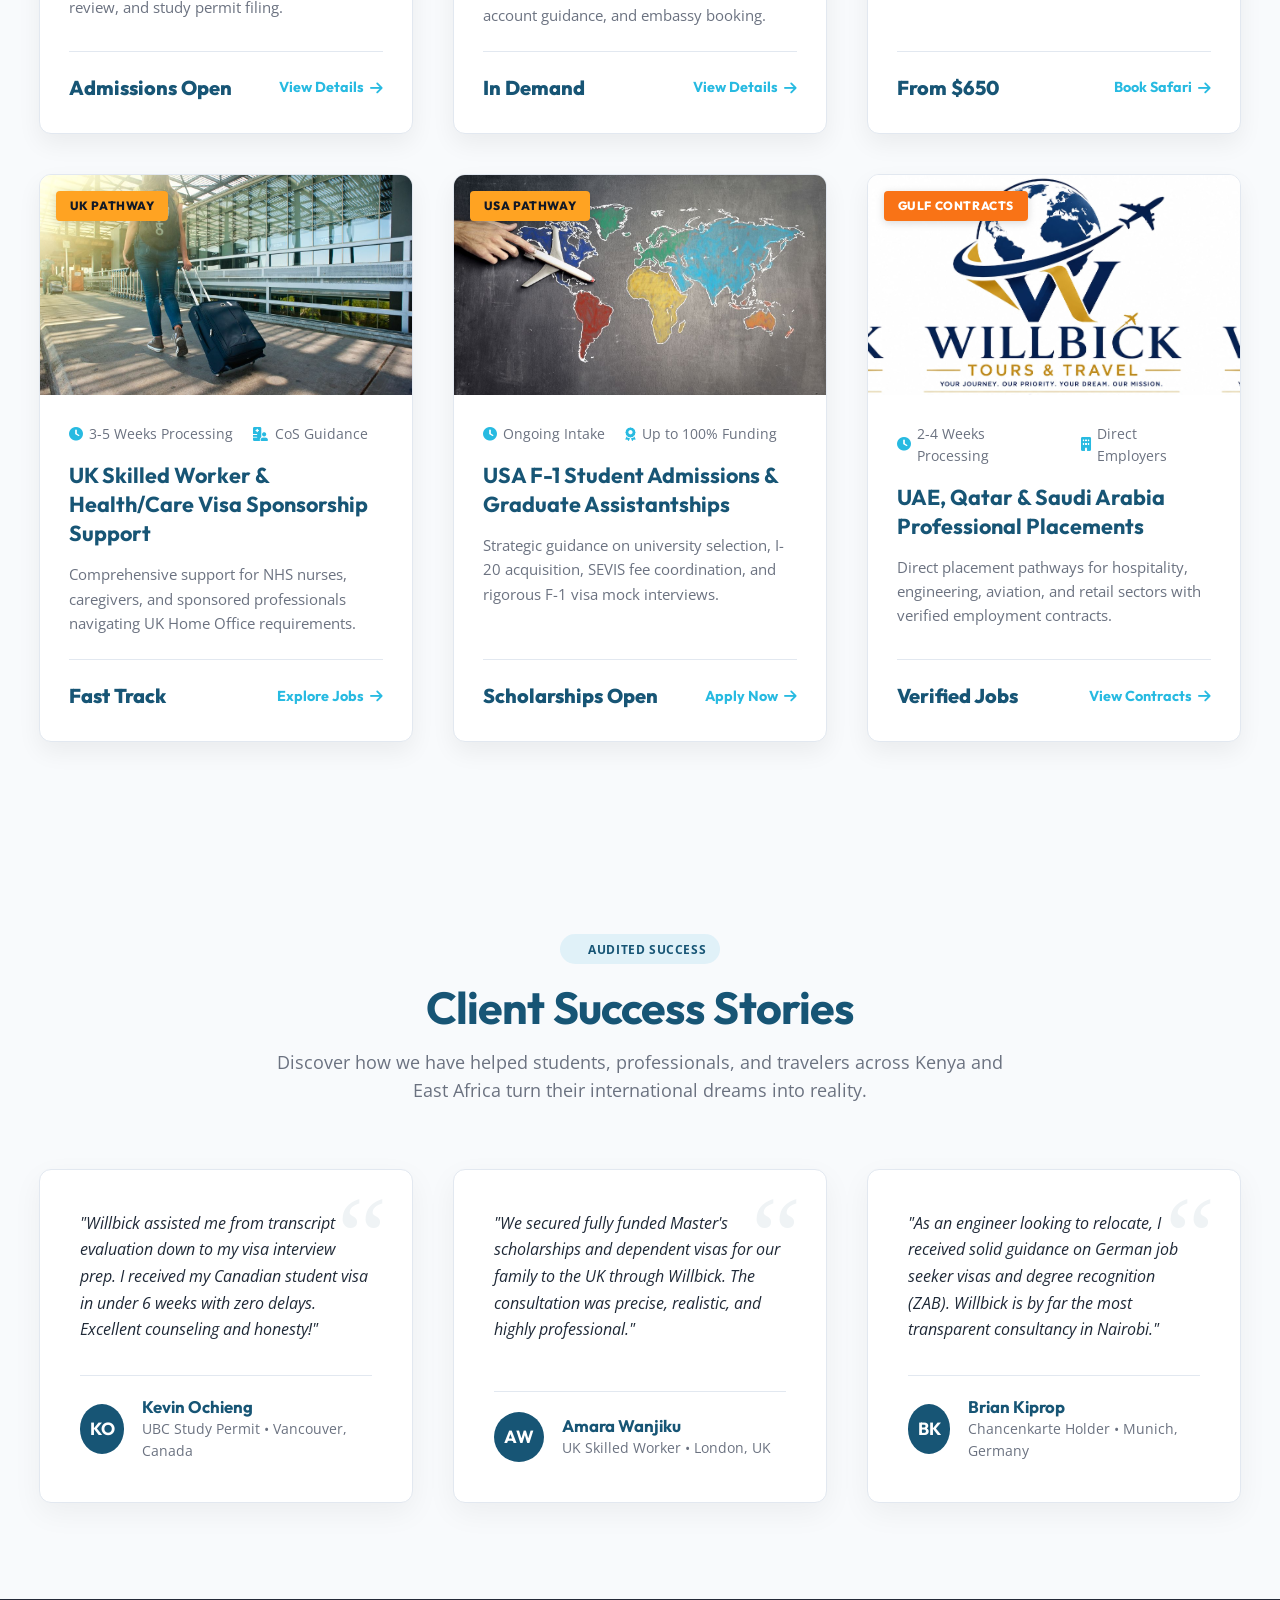
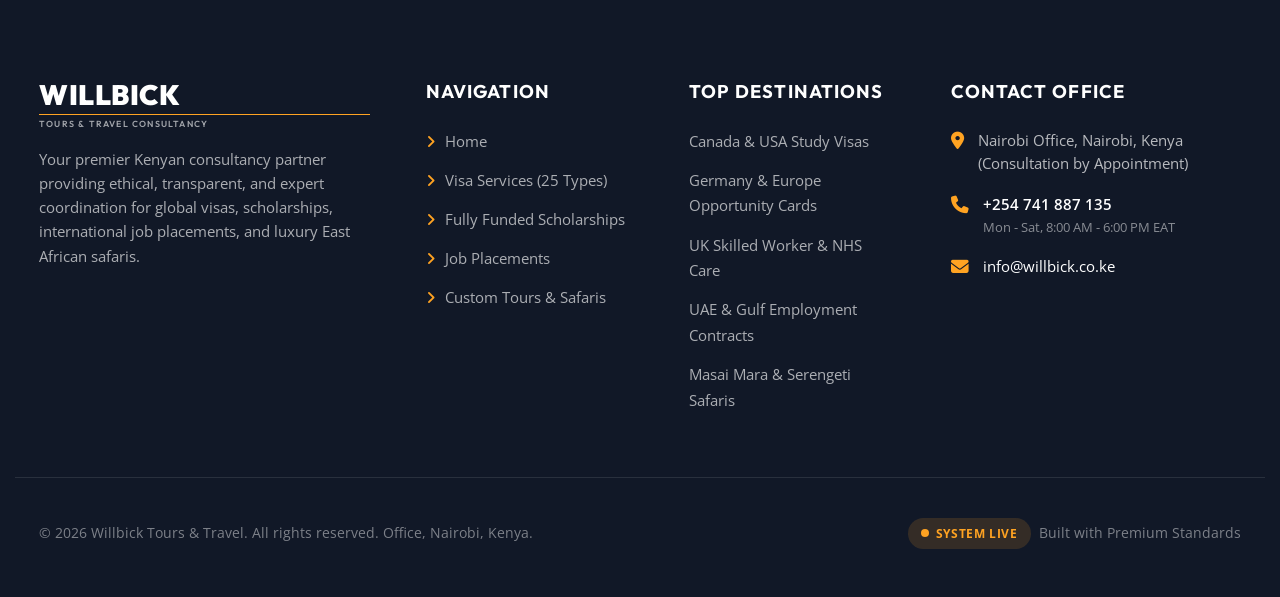
==== commit ac09bd3b: "Update Where Do You Want To Go background to match top header and assign specific German, USA, Gulf," ====
--- a/index.html
+++ b/index.html
@@ -252,7 +252,7 @@
 
         <div class="destination-grid">
           <!-- Destination 1: Europe & Schengen -->
-          <div class="destination-card" style="background-image: linear-gradient(to top, rgba(11,15,25,0.96) 0%, rgba(11,15,25,0.68) 55%, rgba(11,15,25,0.35) 100%), url('assets/visa-german.jpg');">
+          <div class="destination-card" style="background-image: linear-gradient(to top, rgba(14,55,77,0.96) 0%, rgba(14,55,77,0.68) 55%, rgba(14,55,77,0.35) 100%), url('assets/dest-germany.jpg');">
             <div class="destination-badge"><i class="fa-solid fa-passport"></i> Europe & Schengen</div>
             <div class="destination-content">
               <h3>Germany, UK & Ireland</h3>
@@ -267,7 +267,7 @@
           </div>
 
           <!-- Destination 2: North America -->
-          <div class="destination-card" style="background-image: linear-gradient(to top, rgba(11,15,25,0.96) 0%, rgba(11,15,25,0.68) 55%, rgba(11,15,25,0.35) 100%), url('assets/visa-slide-1.jpg');">
+          <div class="destination-card" style="background-image: linear-gradient(to top, rgba(14,55,77,0.96) 0%, rgba(14,55,77,0.68) 55%, rgba(14,55,77,0.35) 100%), url('assets/dest-usa.jpg');">
             <div class="destination-badge"><i class="fa-solid fa-graduation-cap"></i> North America</div>
             <div class="destination-content">
               <h3>USA & Canada</h3>
@@ -282,7 +282,7 @@
           </div>
 
           <!-- Destination 3: Global Job Markets -->
-          <div class="destination-card" style="background-image: linear-gradient(to top, rgba(11,15,25,0.96) 0%, rgba(11,15,25,0.68) 55%, rgba(11,15,25,0.35) 100%), url('assets/visa-flight.png');">
+          <div class="destination-card" style="background-image: linear-gradient(to top, rgba(14,55,77,0.96) 0%, rgba(14,55,77,0.68) 55%, rgba(14,55,77,0.35) 100%), url('assets/dest-gulf.png');">
             <div class="destination-badge"><i class="fa-solid fa-briefcase"></i> Global Careers</div>
             <div class="destination-content">
               <h3>Gulf, Australia & Global Jobs</h3>
@@ -297,7 +297,7 @@
           </div>
 
           <!-- Destination 4: Kenya & East Africa Safaris -->
-          <div class="destination-card" style="background-image: linear-gradient(to top, rgba(11,15,25,0.96) 0%, rgba(11,15,25,0.68) 55%, rgba(11,15,25,0.35) 100%), url('assets/visa-slide-2.jpg');">
+          <div class="destination-card" style="background-image: linear-gradient(to top, rgba(14,55,77,0.96) 0%, rgba(14,55,77,0.68) 55%, rgba(14,55,77,0.35) 100%), url('assets/dest-kenya.jpg');">
             <div class="destination-badge"><i class="fa-solid fa-compass"></i> Safari & Travel</div>
             <div class="destination-content">
               <h3>Kenya & East African Safaris</h3>
--- a/styles.css
+++ b/styles.css
@@ -1154,7 +1154,7 @@
    ================================ */
 .destination-section {
   padding: 6.5rem 0;
-  background-color: #0b0f19;
+  background-color: var(--color-primary-dark);
   position: relative;
   overflow: hidden;
 }
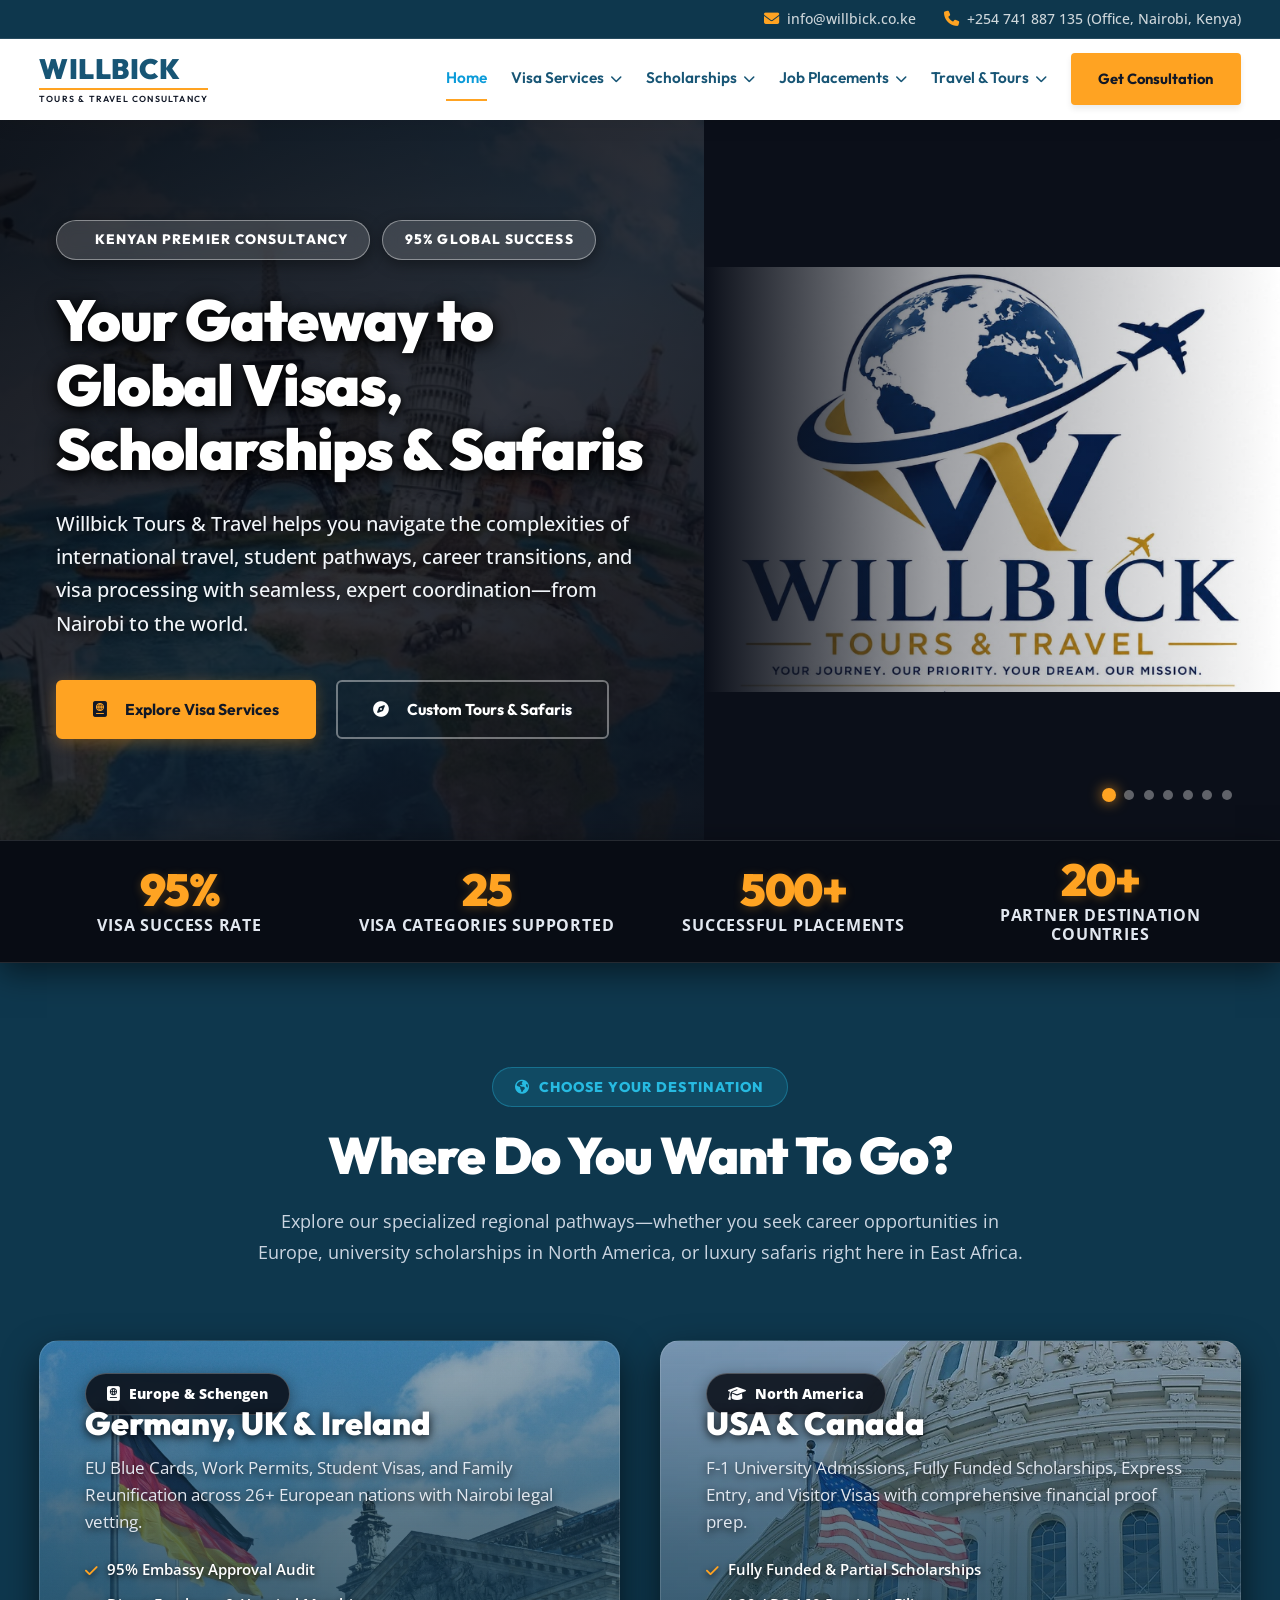
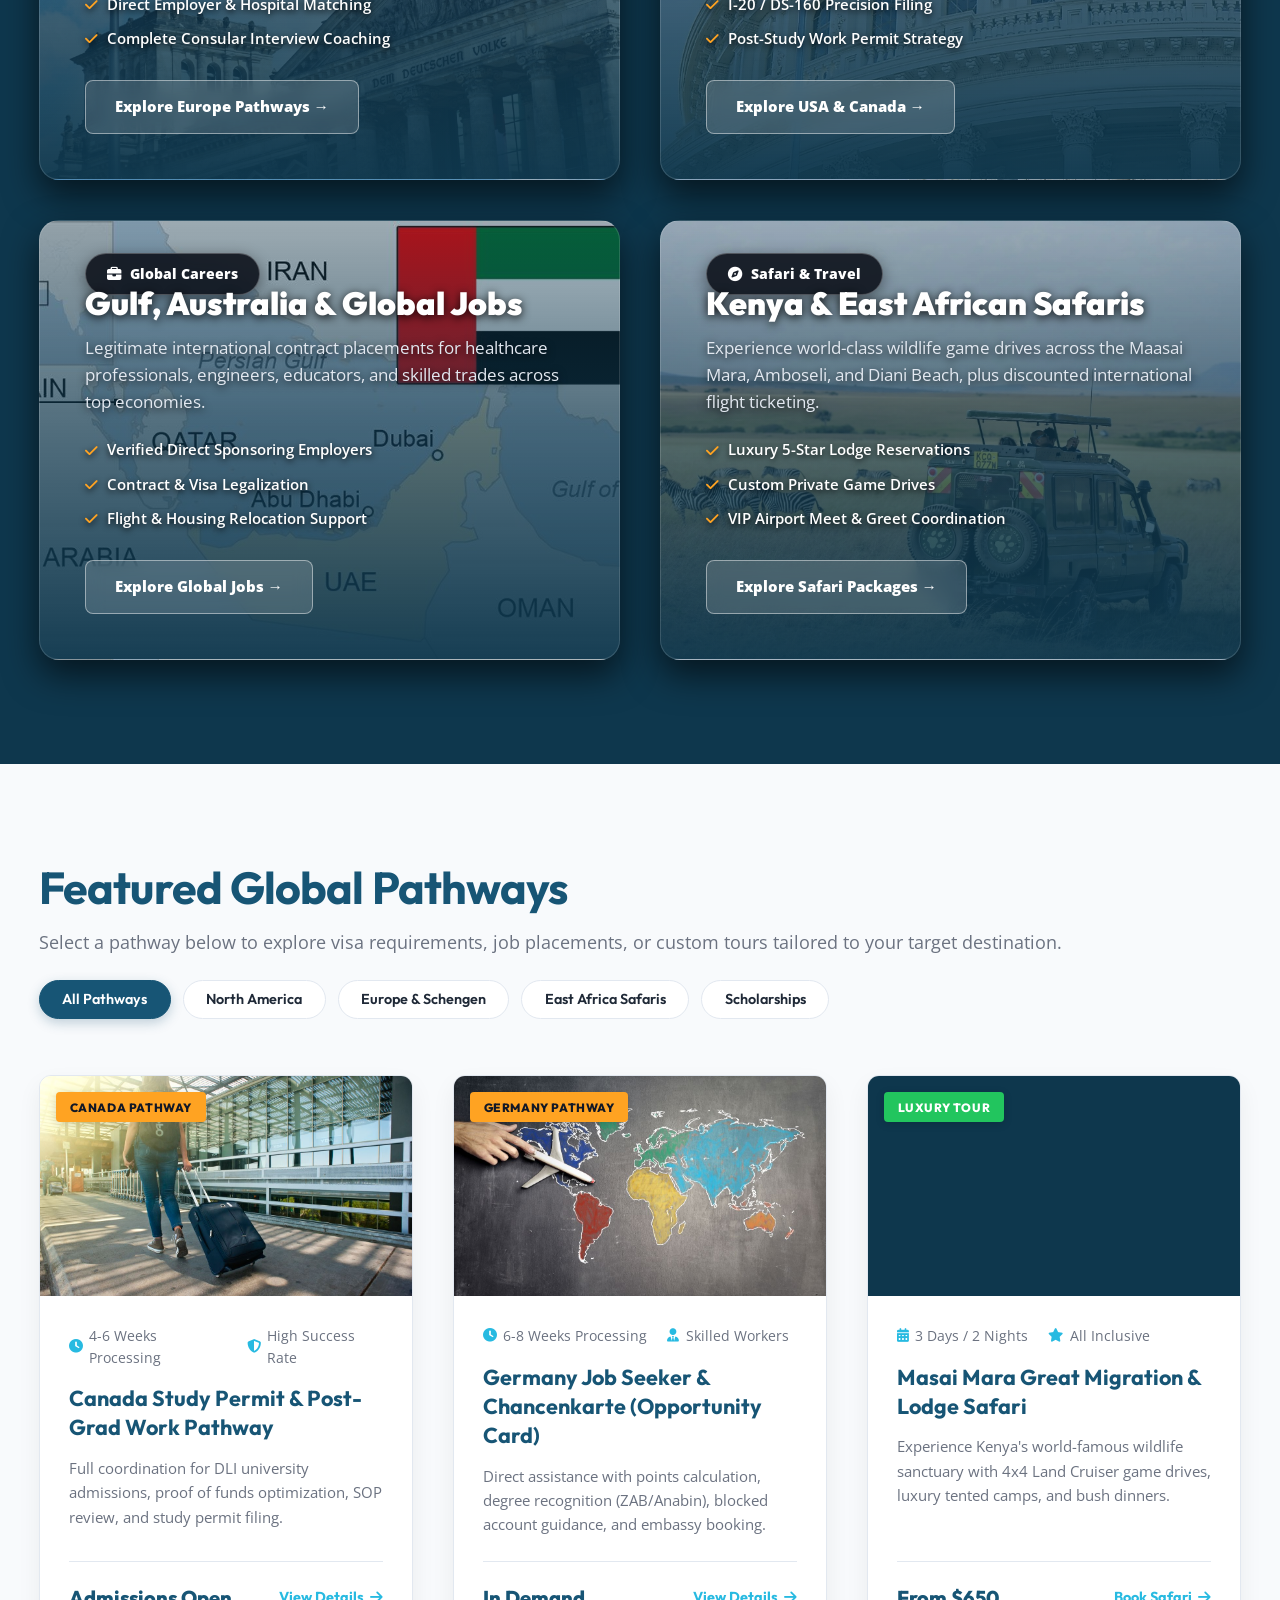
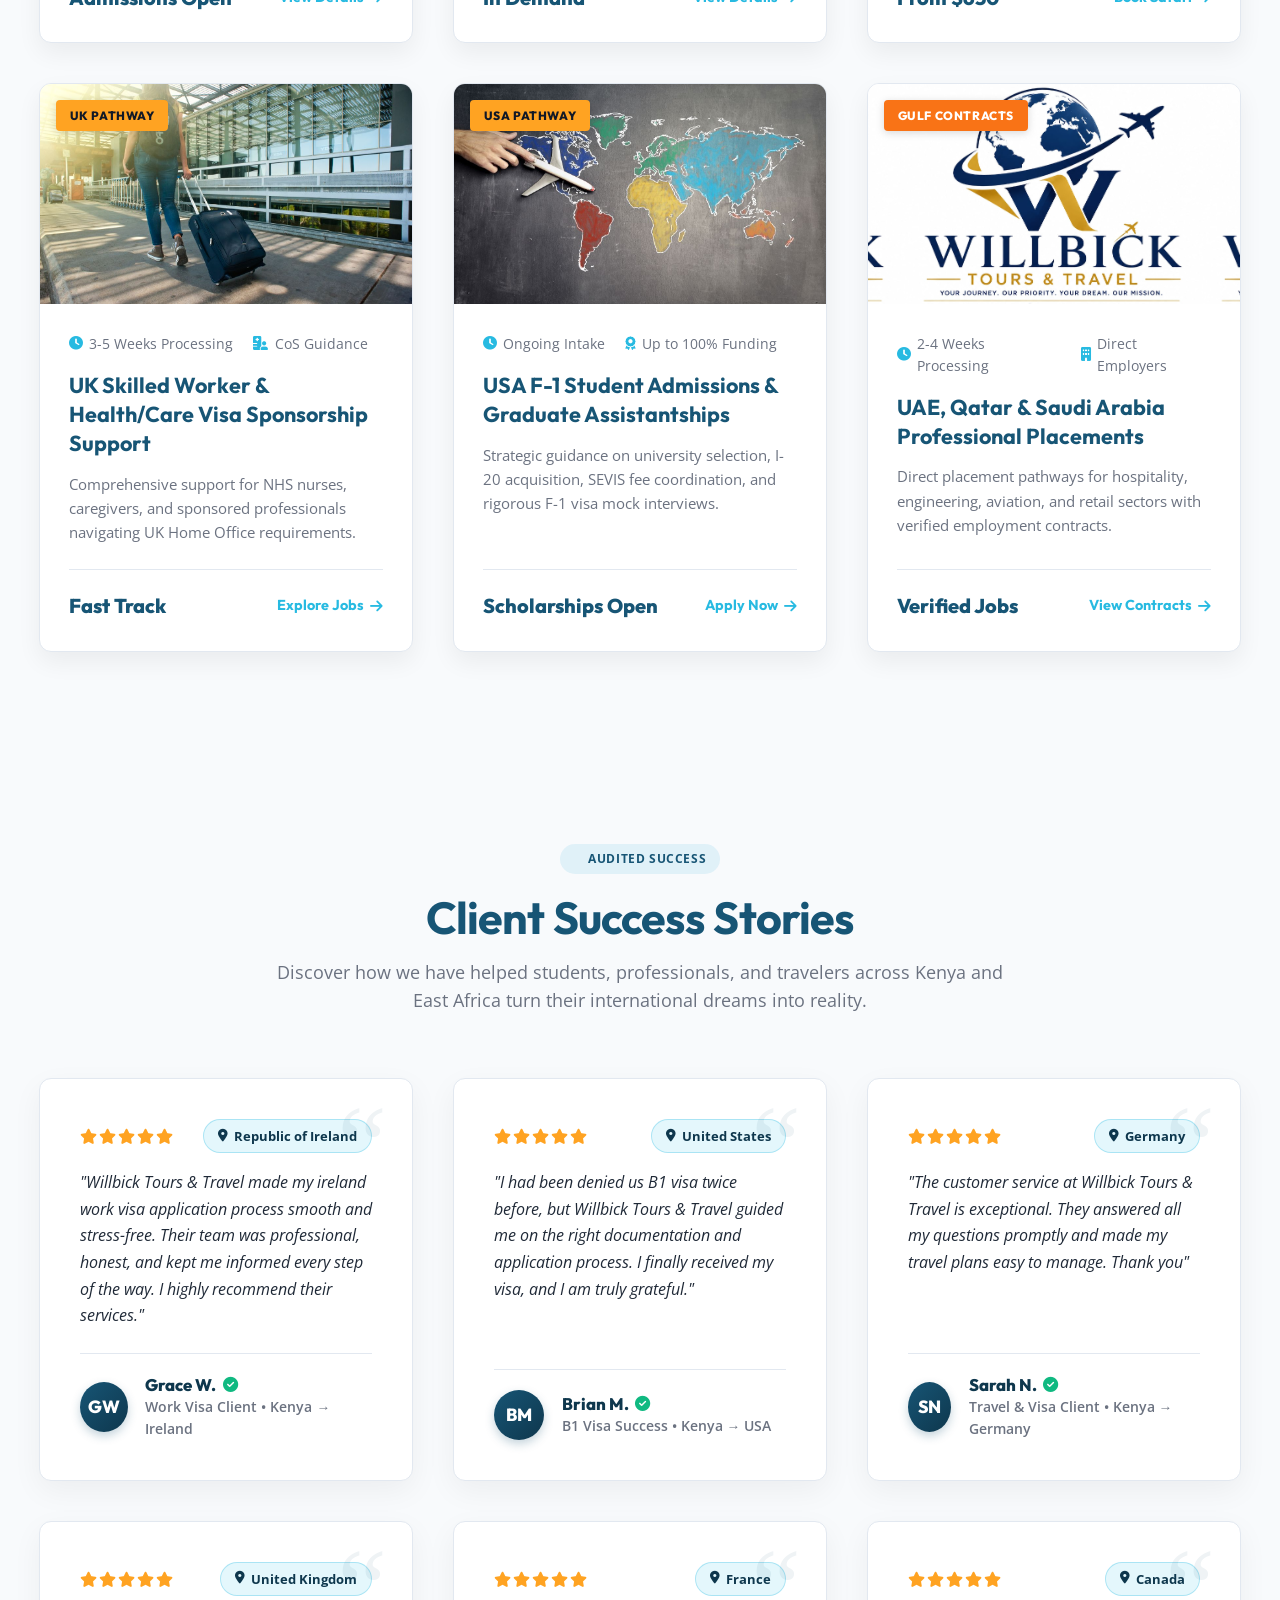
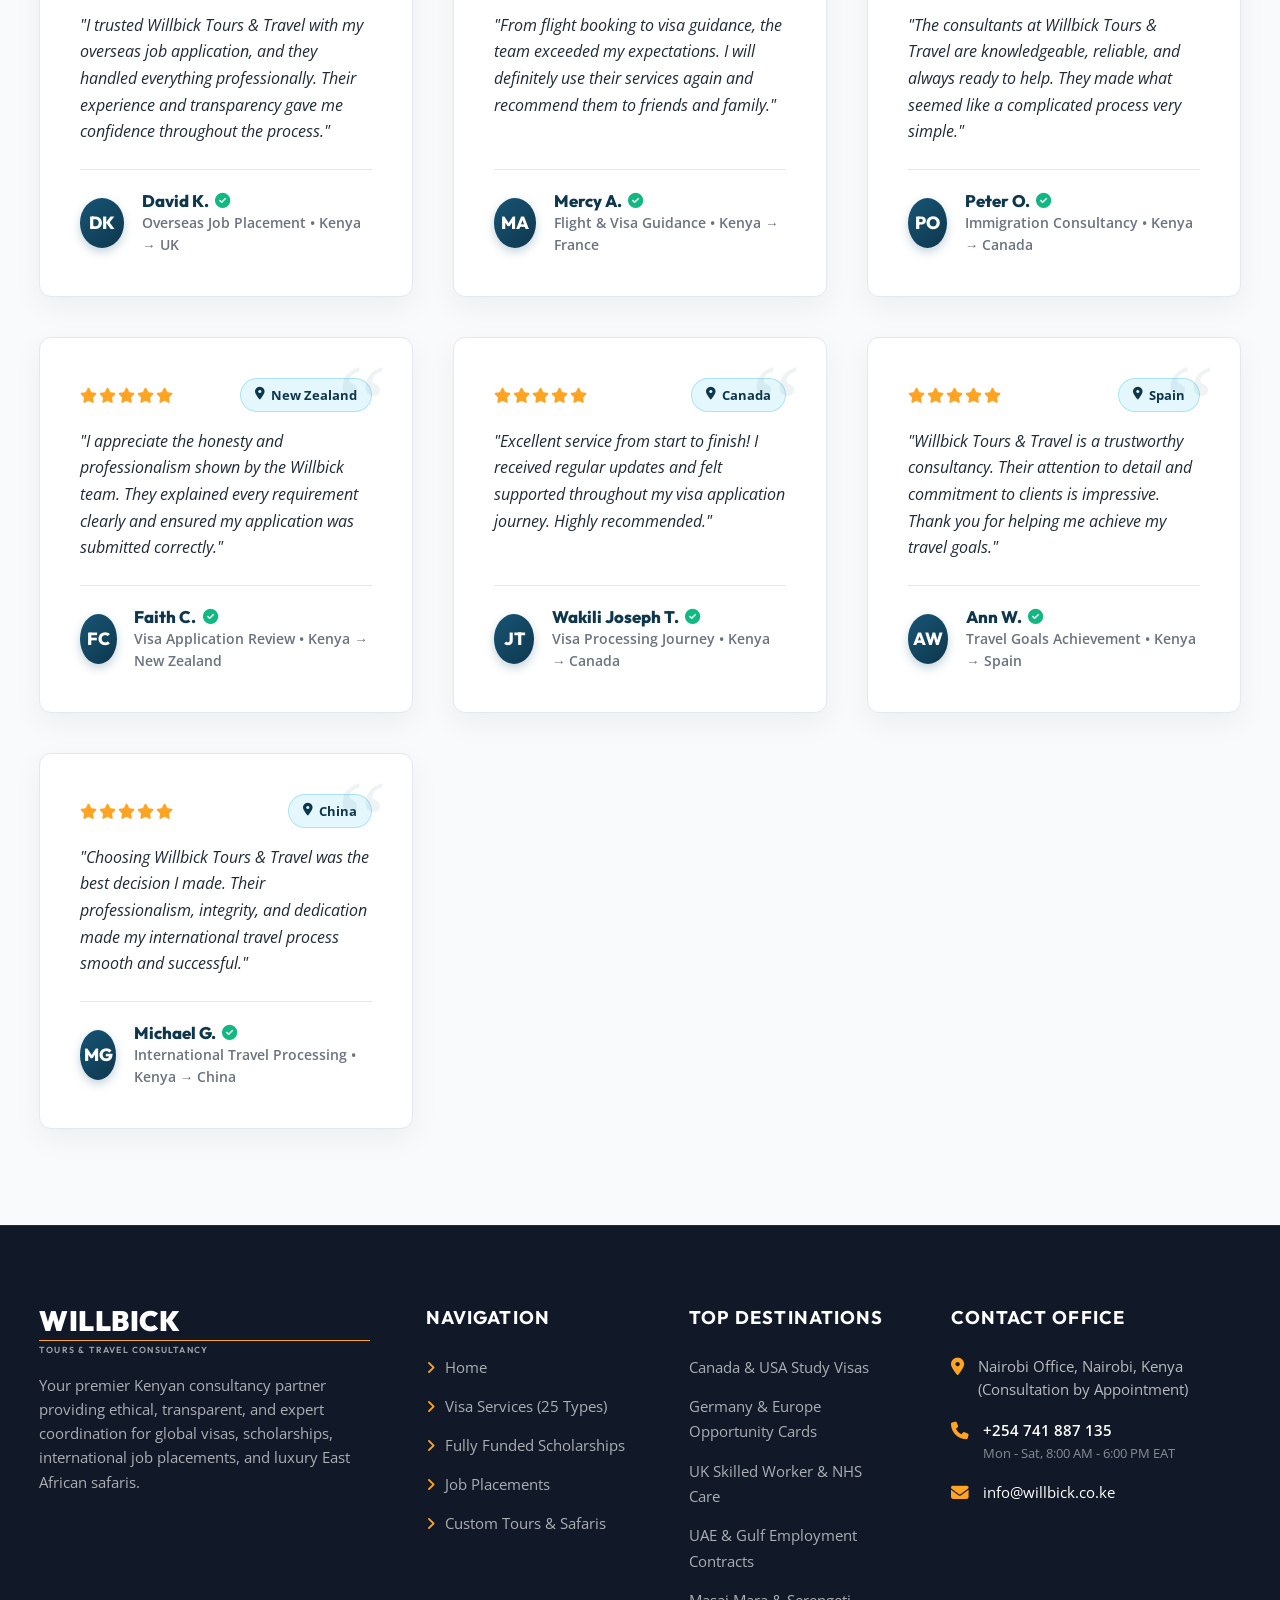
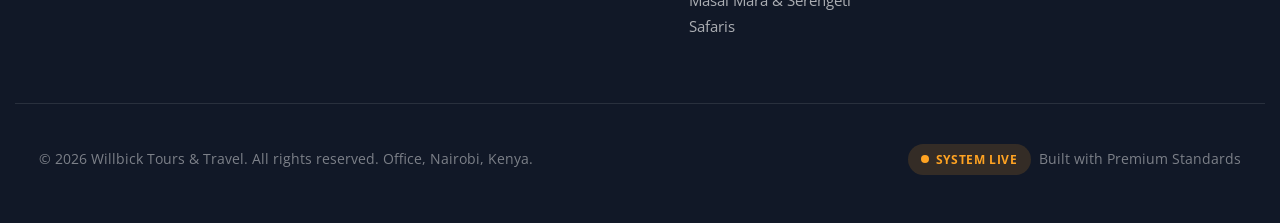
==== commit cc6be67c: "Minimize info-bar height, enforce linear mobile 4-column layout, return placements to 500+, and repl" ====
--- a/index.html
+++ b/index.html
@@ -231,7 +231,7 @@
           <p>Visa Categories Supported</p>
         </div>
         <div class="stat-item">
-          <h3>100+</h3>
+          <h3>500+</h3>
           <p>Successful Placements</p>
         </div>
         <div class="stat-item">
@@ -461,35 +461,162 @@
         </div>
 
         <div class="testimonials-slider">
-          <div class="testimonial-card">
-            <p class="testimonial-quote">"Willbick assisted me from transcript evaluation down to my visa interview prep. I received my Canadian student visa in under 6 weeks with zero delays. Excellent counseling and honesty!"</p>
-            <div class="testimonial-user">
-              <div class="user-avatar">KO</div>
-              <div class="user-info">
-                <h4>Kevin Ochieng</h4>
-                <p>UBC Study Permit &bull; Vancouver, Canada</p>
-              </div>
-            </div>
-          </div>
-
-          <div class="testimonial-card">
-            <p class="testimonial-quote">"We secured fully funded Master's scholarships and dependent visas for our family to the UK through Willbick. The consultation was precise, realistic, and highly professional."</p>
+          <!-- Testimonial 1: Grace W. -->
+          <div class="testimonial-card">
+            <div class="testimonial-top">
+              <div class="testimonial-stars"><i class="fa-solid fa-star"></i><i class="fa-solid fa-star"></i><i class="fa-solid fa-star"></i><i class="fa-solid fa-star"></i><i class="fa-solid fa-star"></i></div>
+              <span class="testimonial-dest-badge"><i class="fa-solid fa-location-dot"></i> Republic of Ireland</span>
+            </div>
+            <p class="testimonial-quote">"Willbick Tours & Travel made my ireland work visa application process smooth and stress-free. Their team was professional, honest, and kept me informed every step of the way. I highly recommend their services."</p>
+            <div class="testimonial-user">
+              <div class="user-avatar">GW</div>
+              <div class="user-info">
+                <h4>Grace W. <i class="fa-solid fa-circle-check verified-badge" title="Verified Client"></i></h4>
+                <p>Work Visa Client &bull; Kenya &rarr; Ireland</p>
+              </div>
+            </div>
+          </div>
+
+          <!-- Testimonial 2: Brian M. -->
+          <div class="testimonial-card">
+            <div class="testimonial-top">
+              <div class="testimonial-stars"><i class="fa-solid fa-star"></i><i class="fa-solid fa-star"></i><i class="fa-solid fa-star"></i><i class="fa-solid fa-star"></i><i class="fa-solid fa-star"></i></div>
+              <span class="testimonial-dest-badge"><i class="fa-solid fa-location-dot"></i> United States</span>
+            </div>
+            <p class="testimonial-quote">"I had been denied us B1 visa twice before, but Willbick Tours & Travel guided me on the right documentation and application process. I finally received my visa, and I am truly grateful."</p>
+            <div class="testimonial-user">
+              <div class="user-avatar">BM</div>
+              <div class="user-info">
+                <h4>Brian M. <i class="fa-solid fa-circle-check verified-badge" title="Verified Client"></i></h4>
+                <p>B1 Visa Success &bull; Kenya &rarr; USA</p>
+              </div>
+            </div>
+          </div>
+
+          <!-- Testimonial 3: Sarah N. -->
+          <div class="testimonial-card">
+            <div class="testimonial-top">
+              <div class="testimonial-stars"><i class="fa-solid fa-star"></i><i class="fa-solid fa-star"></i><i class="fa-solid fa-star"></i><i class="fa-solid fa-star"></i><i class="fa-solid fa-star"></i></div>
+              <span class="testimonial-dest-badge"><i class="fa-solid fa-location-dot"></i> Germany</span>
+            </div>
+            <p class="testimonial-quote">"The customer service at Willbick Tours & Travel is exceptional. They answered all my questions promptly and made my travel plans easy to manage. Thank you"</p>
+            <div class="testimonial-user">
+              <div class="user-avatar">SN</div>
+              <div class="user-info">
+                <h4>Sarah N. <i class="fa-solid fa-circle-check verified-badge" title="Verified Client"></i></h4>
+                <p>Travel &amp; Visa Client &bull; Kenya &rarr; Germany</p>
+              </div>
+            </div>
+          </div>
+
+          <!-- Testimonial 4: David K. -->
+          <div class="testimonial-card">
+            <div class="testimonial-top">
+              <div class="testimonial-stars"><i class="fa-solid fa-star"></i><i class="fa-solid fa-star"></i><i class="fa-solid fa-star"></i><i class="fa-solid fa-star"></i><i class="fa-solid fa-star"></i></div>
+              <span class="testimonial-dest-badge"><i class="fa-solid fa-location-dot"></i> United Kingdom</span>
+            </div>
+            <p class="testimonial-quote">"I trusted Willbick Tours & Travel with my overseas job application, and they handled everything professionally. Their experience and transparency gave me confidence throughout the process."</p>
+            <div class="testimonial-user">
+              <div class="user-avatar">DK</div>
+              <div class="user-info">
+                <h4>David K. <i class="fa-solid fa-circle-check verified-badge" title="Verified Client"></i></h4>
+                <p>Overseas Job Placement &bull; Kenya &rarr; UK</p>
+              </div>
+            </div>
+          </div>
+
+          <!-- Testimonial 5: Mercy A. -->
+          <div class="testimonial-card">
+            <div class="testimonial-top">
+              <div class="testimonial-stars"><i class="fa-solid fa-star"></i><i class="fa-solid fa-star"></i><i class="fa-solid fa-star"></i><i class="fa-solid fa-star"></i><i class="fa-solid fa-star"></i></div>
+              <span class="testimonial-dest-badge"><i class="fa-solid fa-location-dot"></i> France</span>
+            </div>
+            <p class="testimonial-quote">"From flight booking to visa guidance, the team exceeded my expectations. I will definitely use their services again and recommend them to friends and family."</p>
+            <div class="testimonial-user">
+              <div class="user-avatar">MA</div>
+              <div class="user-info">
+                <h4>Mercy A. <i class="fa-solid fa-circle-check verified-badge" title="Verified Client"></i></h4>
+                <p>Flight &amp; Visa Guidance &bull; Kenya &rarr; France</p>
+              </div>
+            </div>
+          </div>
+
+          <!-- Testimonial 6: Peter O. -->
+          <div class="testimonial-card">
+            <div class="testimonial-top">
+              <div class="testimonial-stars"><i class="fa-solid fa-star"></i><i class="fa-solid fa-star"></i><i class="fa-solid fa-star"></i><i class="fa-solid fa-star"></i><i class="fa-solid fa-star"></i></div>
+              <span class="testimonial-dest-badge"><i class="fa-solid fa-location-dot"></i> Canada</span>
+            </div>
+            <p class="testimonial-quote">"The consultants at Willbick Tours & Travel are knowledgeable, reliable, and always ready to help. They made what seemed like a complicated process very simple."</p>
+            <div class="testimonial-user">
+              <div class="user-avatar">PO</div>
+              <div class="user-info">
+                <h4>Peter O. <i class="fa-solid fa-circle-check verified-badge" title="Verified Client"></i></h4>
+                <p>Immigration Consultancy &bull; Kenya &rarr; Canada</p>
+              </div>
+            </div>
+          </div>
+
+          <!-- Testimonial 7: Faith C. -->
+          <div class="testimonial-card">
+            <div class="testimonial-top">
+              <div class="testimonial-stars"><i class="fa-solid fa-star"></i><i class="fa-solid fa-star"></i><i class="fa-solid fa-star"></i><i class="fa-solid fa-star"></i><i class="fa-solid fa-star"></i></div>
+              <span class="testimonial-dest-badge"><i class="fa-solid fa-location-dot"></i> New Zealand</span>
+            </div>
+            <p class="testimonial-quote">"I appreciate the honesty and professionalism shown by the Willbick team. They explained every requirement clearly and ensured my application was submitted correctly."</p>
+            <div class="testimonial-user">
+              <div class="user-avatar">FC</div>
+              <div class="user-info">
+                <h4>Faith C. <i class="fa-solid fa-circle-check verified-badge" title="Verified Client"></i></h4>
+                <p>Visa Application Review &bull; Kenya &rarr; New Zealand</p>
+              </div>
+            </div>
+          </div>
+
+          <!-- Testimonial 8: Wakili Joseph T. -->
+          <div class="testimonial-card">
+            <div class="testimonial-top">
+              <div class="testimonial-stars"><i class="fa-solid fa-star"></i><i class="fa-solid fa-star"></i><i class="fa-solid fa-star"></i><i class="fa-solid fa-star"></i><i class="fa-solid fa-star"></i></div>
+              <span class="testimonial-dest-badge"><i class="fa-solid fa-location-dot"></i> Canada</span>
+            </div>
+            <p class="testimonial-quote">"Excellent service from start to finish! I received regular updates and felt supported throughout my visa application journey. Highly recommended."</p>
+            <div class="testimonial-user">
+              <div class="user-avatar">JT</div>
+              <div class="user-info">
+                <h4>Wakili Joseph T. <i class="fa-solid fa-circle-check verified-badge" title="Verified Client"></i></h4>
+                <p>Visa Processing Journey &bull; Kenya &rarr; Canada</p>
+              </div>
+            </div>
+          </div>
+
+          <!-- Testimonial 9: Ann W. -->
+          <div class="testimonial-card">
+            <div class="testimonial-top">
+              <div class="testimonial-stars"><i class="fa-solid fa-star"></i><i class="fa-solid fa-star"></i><i class="fa-solid fa-star"></i><i class="fa-solid fa-star"></i><i class="fa-solid fa-star"></i></div>
+              <span class="testimonial-dest-badge"><i class="fa-solid fa-location-dot"></i> Spain</span>
+            </div>
+            <p class="testimonial-quote">"Willbick Tours & Travel is a trustworthy consultancy. Their attention to detail and commitment to clients is impressive. Thank you for helping me achieve my travel goals."</p>
             <div class="testimonial-user">
               <div class="user-avatar">AW</div>
               <div class="user-info">
-                <h4>Amara Wanjiku</h4>
-                <p>UK Skilled Worker &bull; London, UK</p>
-              </div>
-            </div>
-          </div>
-
-          <div class="testimonial-card">
-            <p class="testimonial-quote">"As an engineer looking to relocate, I received solid guidance on German job seeker visas and degree recognition (ZAB). Willbick is by far the most transparent consultancy in Nairobi."</p>
-            <div class="testimonial-user">
-              <div class="user-avatar">BK</div>
-              <div class="user-info">
-                <h4>Brian Kiprop</h4>
-                <p>Chancenkarte Holder &bull; Munich, Germany</p>
+                <h4>Ann W. <i class="fa-solid fa-circle-check verified-badge" title="Verified Client"></i></h4>
+                <p>Travel Goals Achievement &bull; Kenya &rarr; Spain</p>
+              </div>
+            </div>
+          </div>
+
+          <!-- Testimonial 10: Michael G. -->
+          <div class="testimonial-card">
+            <div class="testimonial-top">
+              <div class="testimonial-stars"><i class="fa-solid fa-star"></i><i class="fa-solid fa-star"></i><i class="fa-solid fa-star"></i><i class="fa-solid fa-star"></i><i class="fa-solid fa-star"></i></div>
+              <span class="testimonial-dest-badge"><i class="fa-solid fa-location-dot"></i> China</span>
+            </div>
+            <p class="testimonial-quote">"Choosing Willbick Tours & Travel was the best decision I made. Their professionalism, integrity, and dedication made my international travel process smooth and successful."</p>
+            <div class="testimonial-user">
+              <div class="user-avatar">MG</div>
+              <div class="user-info">
+                <h4>Michael G. <i class="fa-solid fa-circle-check verified-badge" title="Verified Client"></i></h4>
+                <p>International Travel Processing &bull; Kenya &rarr; China</p>
               </div>
             </div>
           </div>
--- a/styles.css
+++ b/styles.css
@@ -1101,7 +1101,7 @@
   background: #080c14;
   border-top: 1px solid rgba(255, 255, 255, 0.12);
   border-bottom: 1px solid rgba(255, 255, 255, 0.12);
-  padding: 3.2rem 0;
+  padding: 1.1rem 0;
   position: relative;
   z-index: 5;
   box-shadow: 0 10px 30px rgba(0, 0, 0, 0.5);
@@ -1110,43 +1110,37 @@
 .stats-grid {
   display: grid;
   grid-template-columns: repeat(4, 1fr);
-  gap: 2rem;
+  gap: clamp(0.4rem, 2vw, 2rem);
   align-items: center;
   text-align: center;
 }
 
-@media (max-width: 900px) {
+@media (max-width: 768px) {
   .stats-grid {
-    grid-template-columns: repeat(2, 1fr);
-    gap: 2.5rem 1.5rem;
-  }
-}
-
-@media (max-width: 500px) {
-  .stats-grid {
-    grid-template-columns: 1fr;
-    gap: 2rem;
+    grid-template-columns: repeat(4, 1fr);
+    gap: 0.4rem;
   }
 }
 
 .stat-item h3 {
   font-family: var(--font-heading);
-  font-size: clamp(2.4rem, 3.8vw, 3.4rem);
+  font-size: clamp(1.3rem, 4.2vw, 2.8rem);
   font-weight: 900;
   color: var(--color-cta);
-  margin-bottom: 0.4rem;
+  margin-bottom: 0.2rem;
   line-height: 1;
   letter-spacing: -0.03em;
   text-shadow: 0 2px 10px rgba(255, 163, 34, 0.25);
 }
 
 .stat-item p {
-  font-size: 1.05rem;
+  font-size: clamp(0.6rem, 2.1vw, 0.98rem);
   font-weight: 700;
   color: #e2e8f0;
   margin: 0;
   text-transform: uppercase;
-  letter-spacing: 0.08em;
+  letter-spacing: 0.05em;
+  line-height: 1.2;
 }
 
 /* ================================
@@ -1563,44 +1557,82 @@
   font-size: 0.98rem;
   font-style: italic;
   color: var(--color-text-main);
-  margin-bottom: 2rem;
+  margin-bottom: 1.5rem;
   line-height: 1.7;
   position: relative;
   z-index: 2;
 }
 
+.testimonial-top {
+  display: flex;
+  justify-content: space-between;
+  align-items: center;
+  margin-bottom: 1rem;
+}
+
+.testimonial-stars {
+  color: var(--color-cta);
+  font-size: 0.95rem;
+  letter-spacing: 2px;
+}
+
+.testimonial-dest-badge {
+  background: rgba(39, 186, 225, 0.12);
+  color: var(--color-primary-dark);
+  font-weight: 700;
+  font-size: 0.8rem;
+  padding: 0.35rem 0.85rem;
+  border-radius: 50px;
+  display: inline-flex;
+  align-items: center;
+  gap: 0.4rem;
+  border: 1px solid rgba(39, 186, 225, 0.3);
+}
+
 .testimonial-user {
   display: flex;
   align-items: center;
   gap: 1.1rem;
   border-top: 1px solid var(--color-border);
   padding-top: 1.25rem;
+  margin-top: auto;
 }
 
 .user-avatar {
   width: 50px;
   height: 50px;
   border-radius: 50%;
-  background: var(--color-primary);
+  background: linear-gradient(135deg, var(--color-primary), var(--color-primary-dark));
   color: var(--color-white);
   display: flex;
   align-items: center;
   justify-content: center;
-  font-weight: 700;
+  font-weight: 800;
   font-size: 1.1rem;
   font-family: var(--font-heading);
+  box-shadow: 0 4px 10px rgba(23, 85, 117, 0.25);
 }
 
 .user-info h4 {
   font-size: 1.05rem;
   margin-bottom: 0.1rem;
-  color: var(--color-primary);
+  color: var(--color-primary-dark);
+  font-weight: 800;
+  display: flex;
+  align-items: center;
+  gap: 0.4rem;
+}
+
+.verified-badge {
+  color: #10b981;
+  font-size: 0.95rem;
 }
 
 .user-info p {
   font-size: 0.85rem;
   color: var(--color-text-muted);
   margin-bottom: 0;
+  font-weight: 600;
 }
 
 /* Visa Categories Tabs */
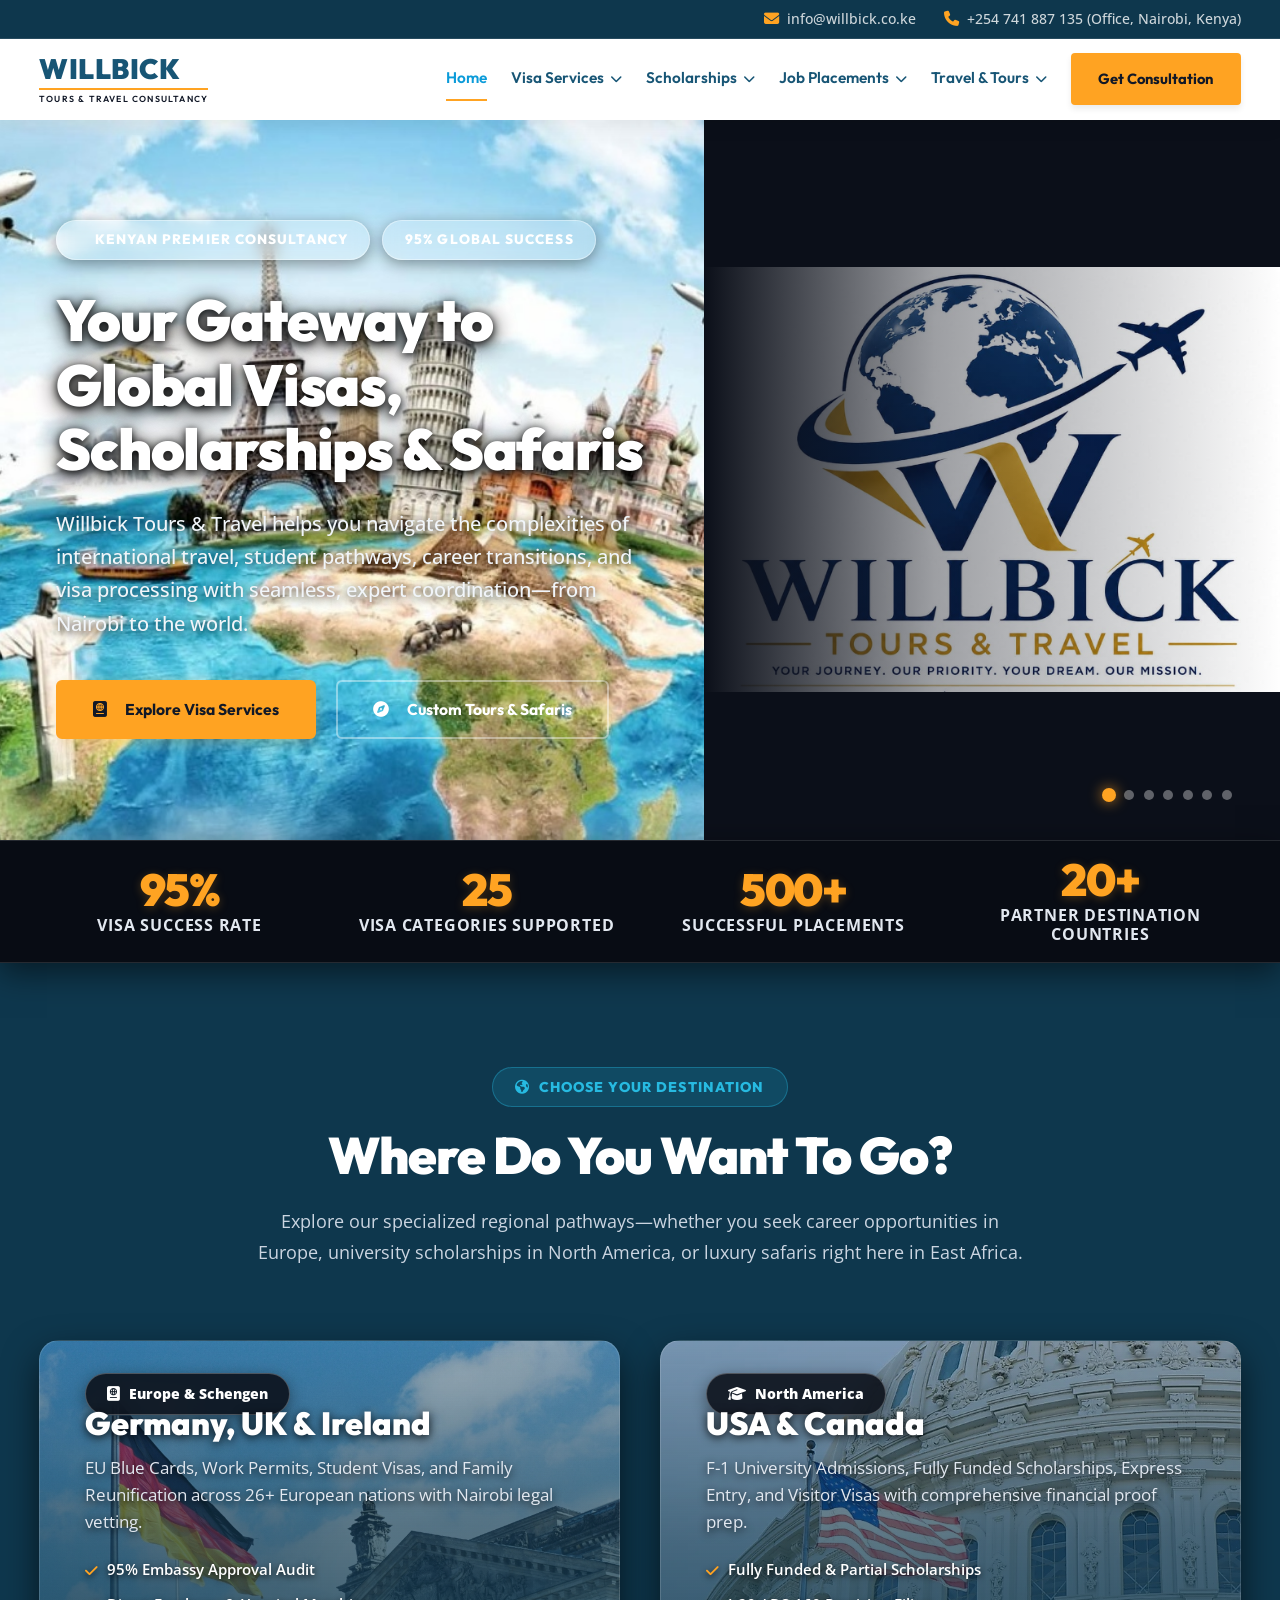
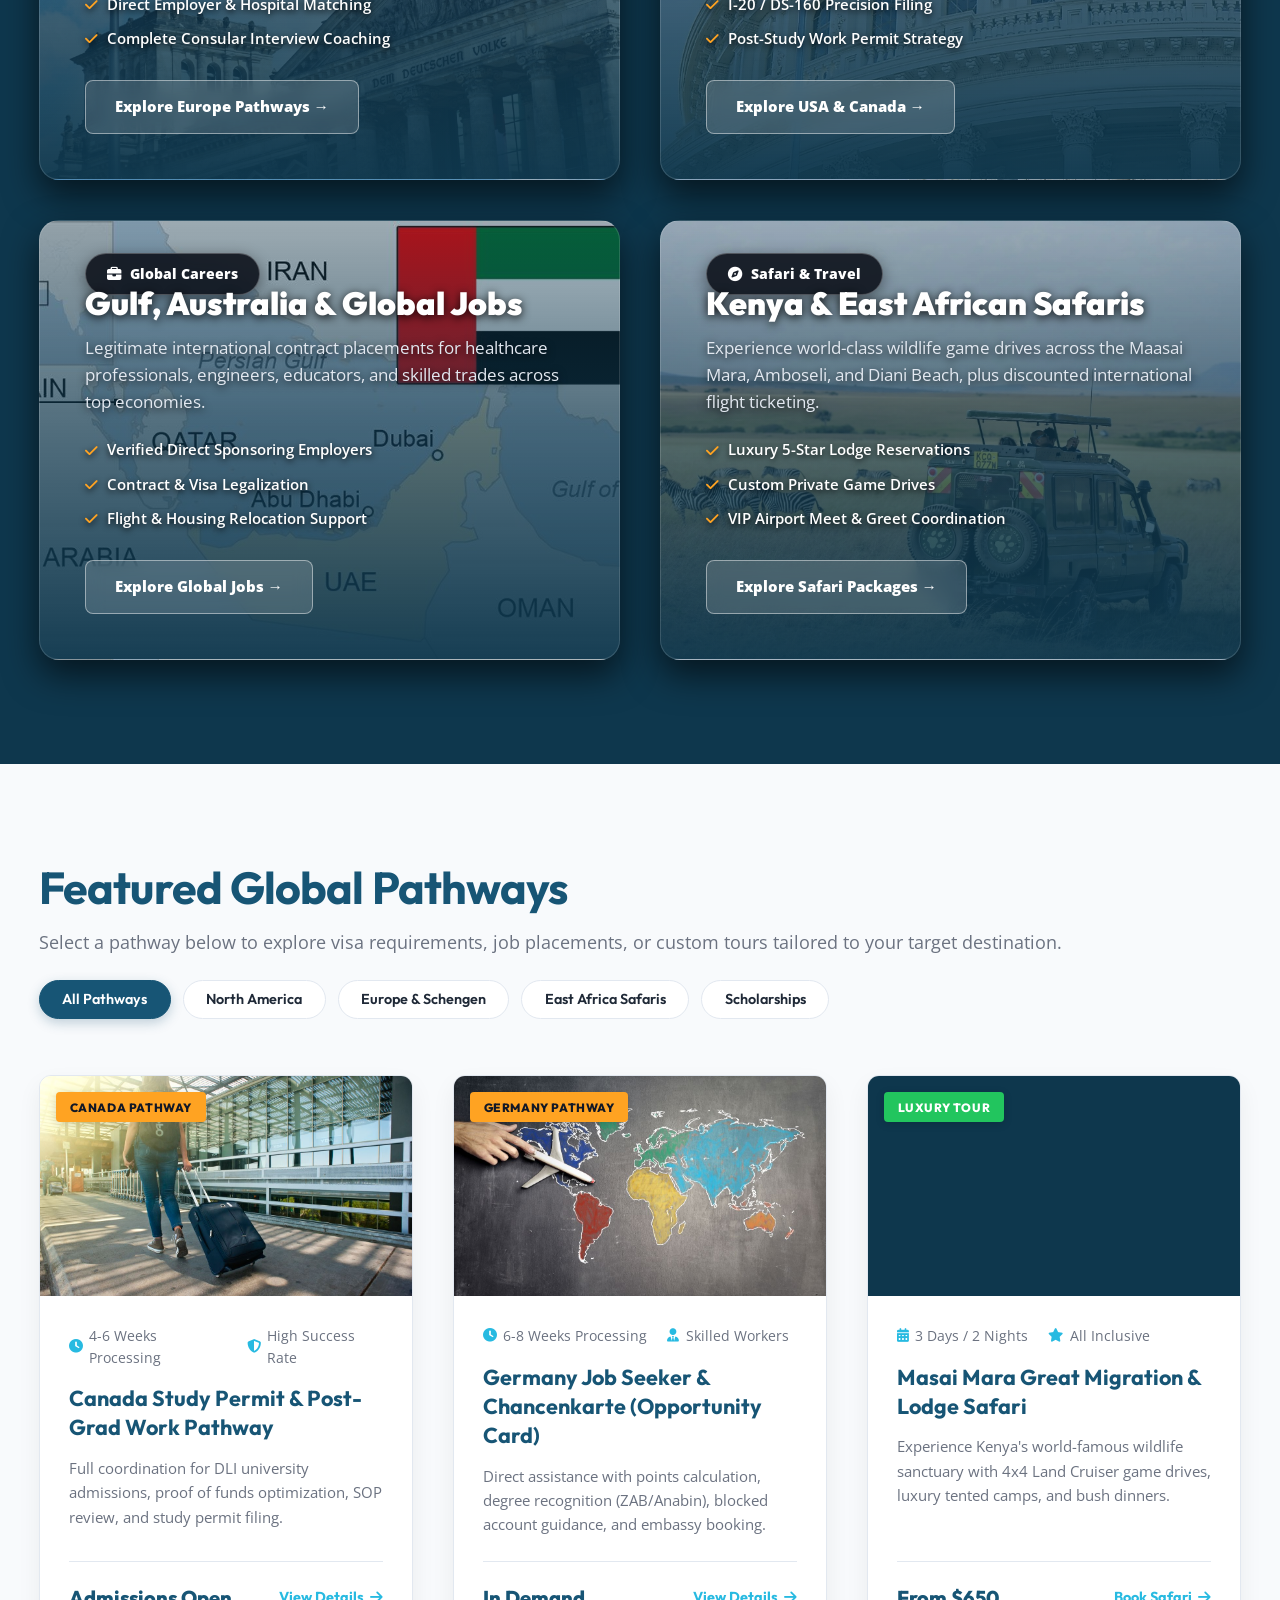
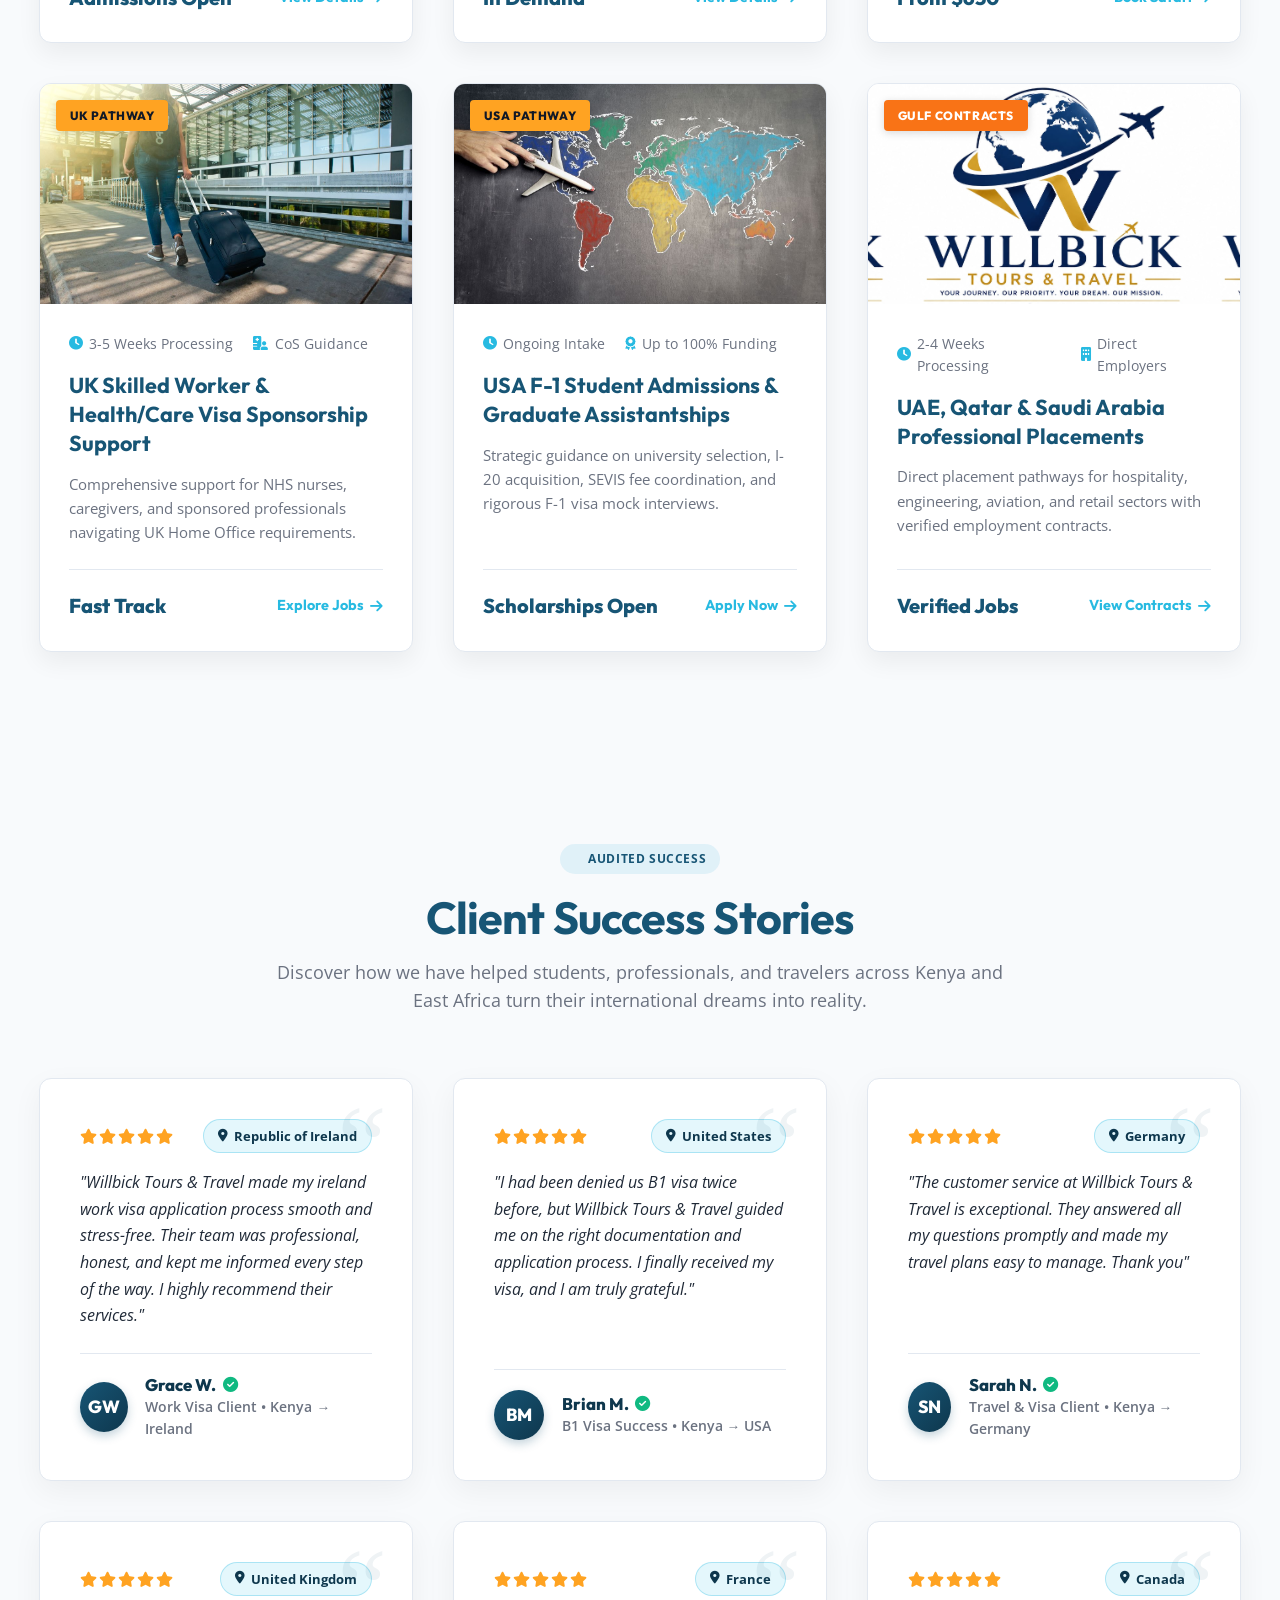
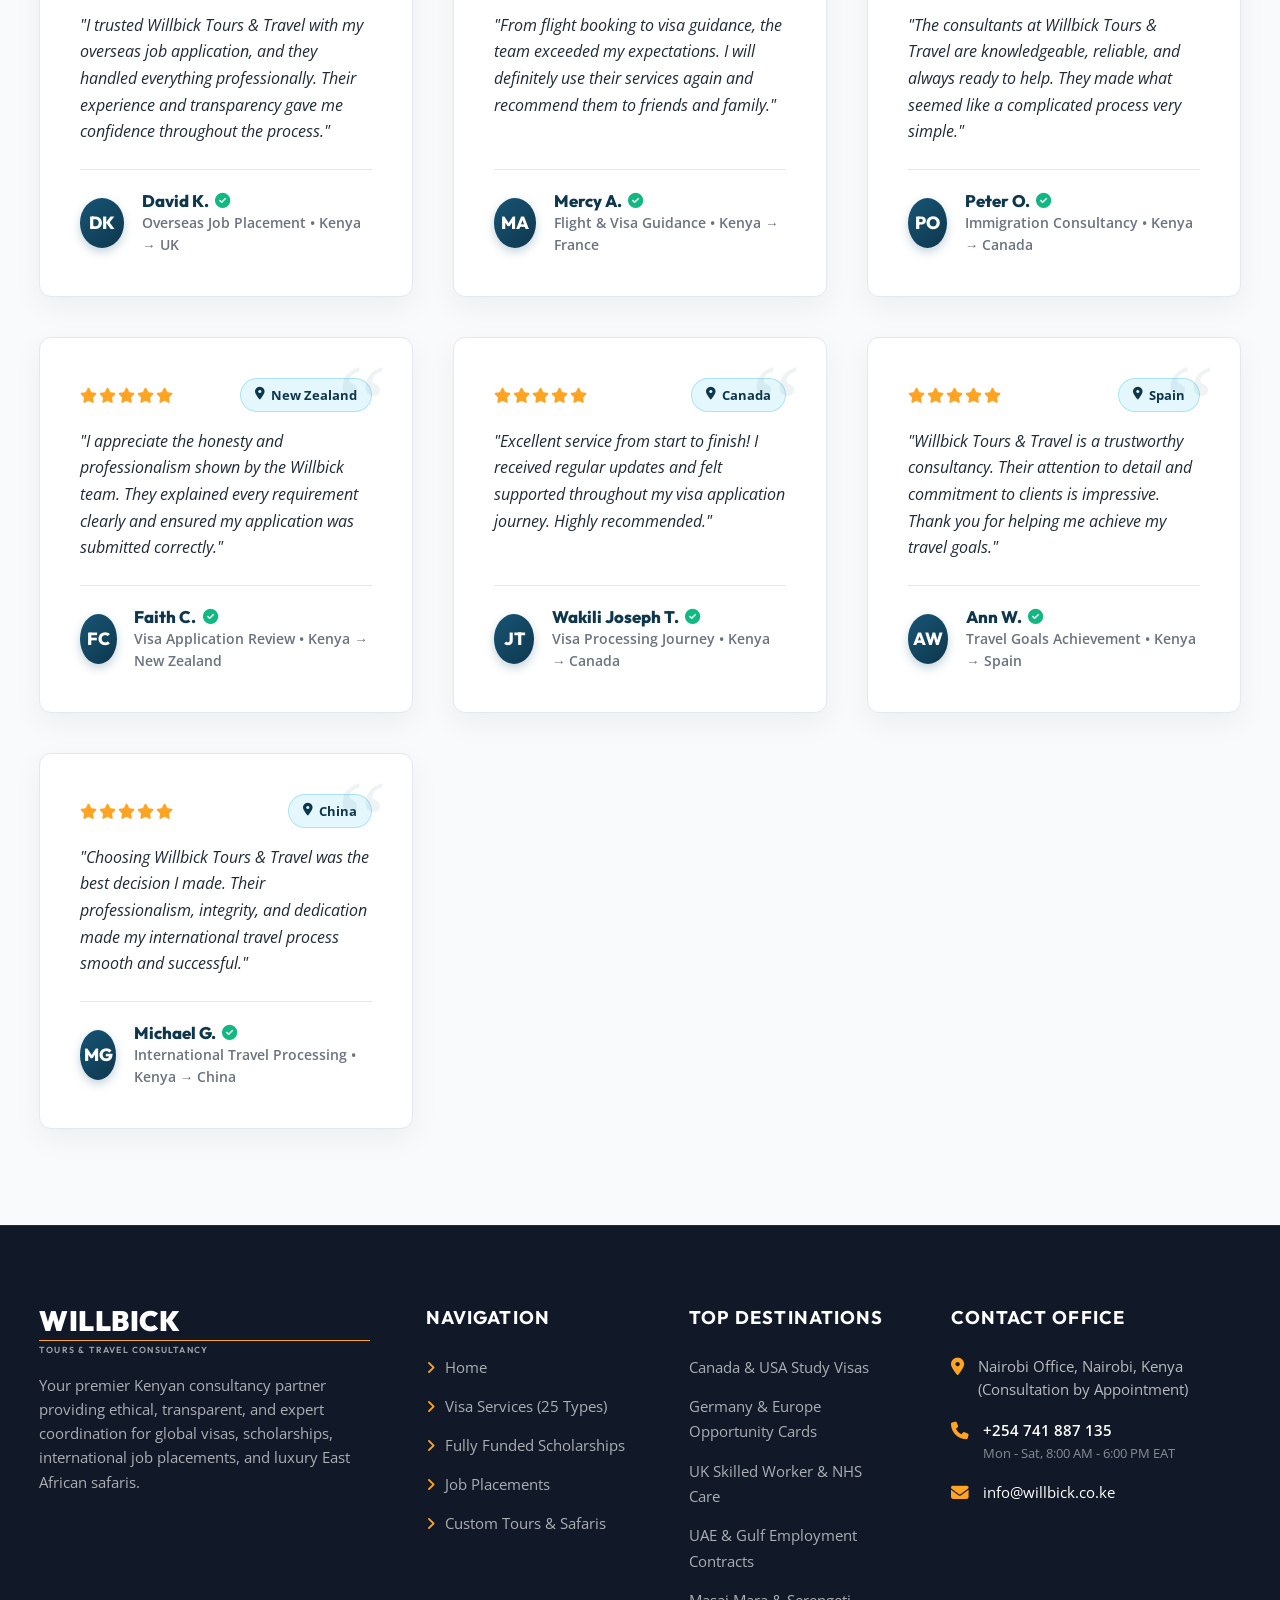
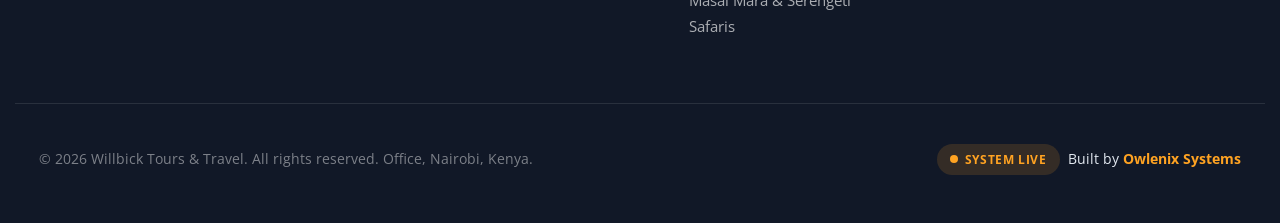
==== commit faa952be: "Add Owlenix Systems attribution link, eliminate hero-left overlay, resize subpage hero banners, and " ====
--- a/index.html
+++ b/index.html
@@ -684,7 +684,7 @@
         <p>&copy; 2026 Willbick Tours & Travel. All rights reserved. Office, Nairobi, Kenya.</p>
         <p style="display:flex; align-items:center; gap:0.5rem;">
           <span class="status-badge-live" style="background:rgba(255,163,34,0.15); color:#ffa322;"><span class="pulse-dot" style="background:#ffa322;"></span> System Live</span>
-          <span>Built with Premium Standards</span>
+          <a href="https://owlenix.com" target="_blank" rel="noopener noreferrer" style="color: #e2e8f0; text-decoration: none; transition: color 0.2s;" onmouseover="this.style.color='#ffa322'" onmouseout="this.style.color='#e2e8f0'">Built by <strong style="color: #ffa322;">Owlenix Systems</strong></a>
         </p>
       </div>
     </footer>
--- a/styles.css
+++ b/styles.css
@@ -690,6 +690,63 @@
   overflow: hidden;
 }
 
+/* Subpage Hero Banner (Compact & Proportional on Laptops) */
+.subpage-hero {
+  display: flex;
+  align-items: center;
+  justify-content: center;
+  min-height: 320px;
+  padding: 4.5rem 1.5rem 3.5rem 1.5rem;
+  background-color: #0b0f19;
+  background-size: cover;
+  background-position: center;
+  background-repeat: no-repeat;
+  position: relative;
+  overflow: hidden;
+  border-bottom: 1px solid rgba(255, 255, 255, 0.12);
+  text-align: center;
+}
+
+.subpage-hero .container {
+  position: relative;
+  z-index: 3;
+  max-width: 850px;
+  margin: 0 auto;
+}
+
+.subpage-hero h1 {
+  font-size: clamp(2.2rem, 3.8vw, 3.4rem);
+  font-weight: 900;
+  color: #ffffff;
+  margin: 0.75rem 0 1rem 0;
+  text-shadow: 0 4px 20px rgba(0, 0, 0, 0.95), 0 2px 6px rgba(0, 0, 0, 0.95);
+}
+
+.subpage-hero .hero-subtitle {
+  font-size: clamp(1.05rem, 1.8vw, 1.25rem);
+  color: #f1f5f9;
+  line-height: 1.65;
+  margin: 0 auto;
+  max-width: 720px;
+  text-shadow: 0 3px 15px rgba(0, 0, 0, 0.95), 0 1px 4px rgba(0, 0, 0, 0.95);
+}
+
+.visas-hero {
+  background-image: linear-gradient(135deg, rgba(11, 15, 25, 0.88) 0%, rgba(11, 15, 25, 0.75) 100%), url('assets/hero-visas-bg.png');
+}
+
+.scholarships-hero {
+  background-image: linear-gradient(135deg, rgba(11, 15, 25, 0.88) 0%, rgba(11, 15, 25, 0.75) 100%), url('assets/hero-scholarships-bg.jpg');
+}
+
+.placements-hero {
+  background-image: linear-gradient(135deg, rgba(11, 15, 25, 0.88) 0%, rgba(11, 15, 25, 0.75) 100%), url('assets/hero-placements-bg.png');
+}
+
+.travel-hero {
+  background-image: linear-gradient(135deg, rgba(11, 15, 25, 0.88) 0%, rgba(11, 15, 25, 0.75) 100%), url('assets/hero-travel-bg.png');
+}
+
 .hero-left {
   position: relative;
   display: flex;
@@ -699,7 +756,7 @@
   padding-right: 3.5rem;
   padding-top: 5.5rem;
   padding-bottom: 5.5rem;
-  background-image: linear-gradient(135deg, rgba(6, 9, 16, 0.94) 0%, rgba(11, 15, 25, 0.86) 55%, rgba(11, 15, 25, 0.96) 100%), url('assets/hero_left_world.jpg');
+  background-image: url('assets/hero_left_world.jpg');
   background-size: cover;
   background-position: center;
   background-repeat: no-repeat;
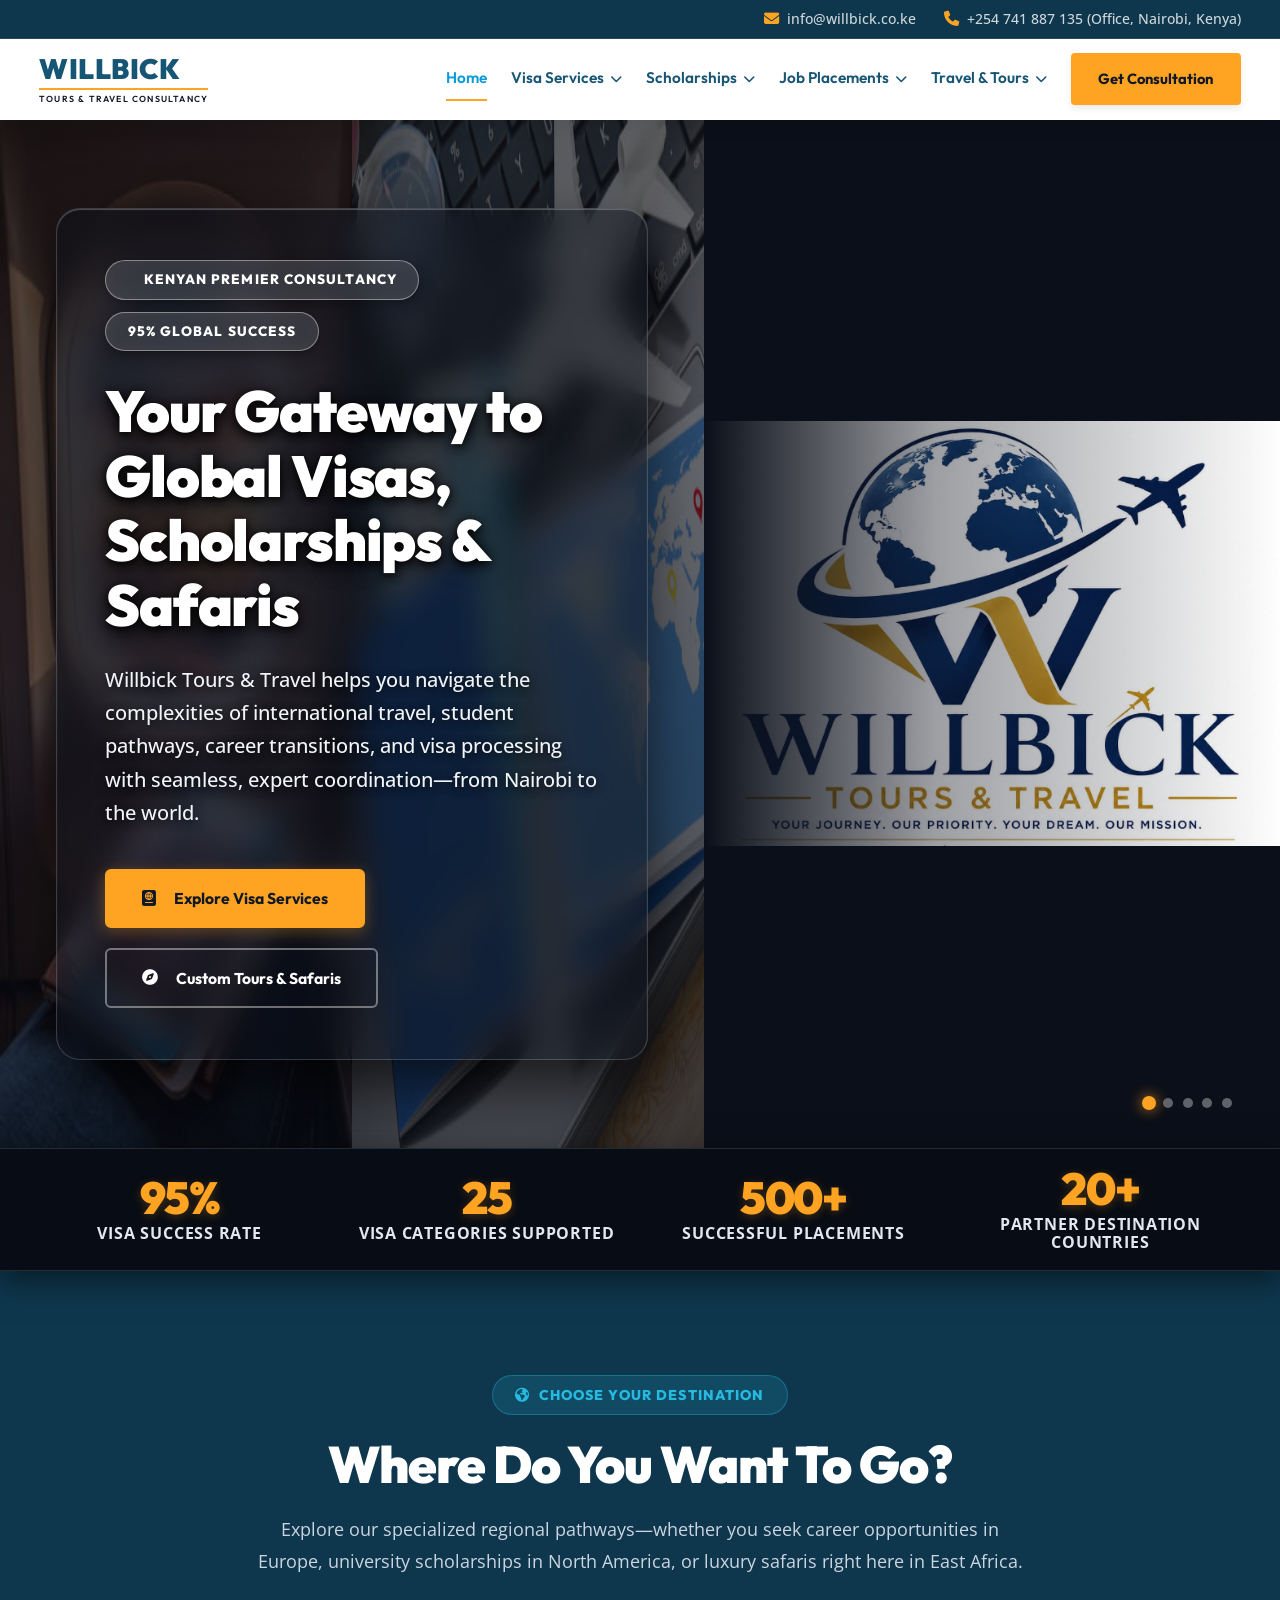
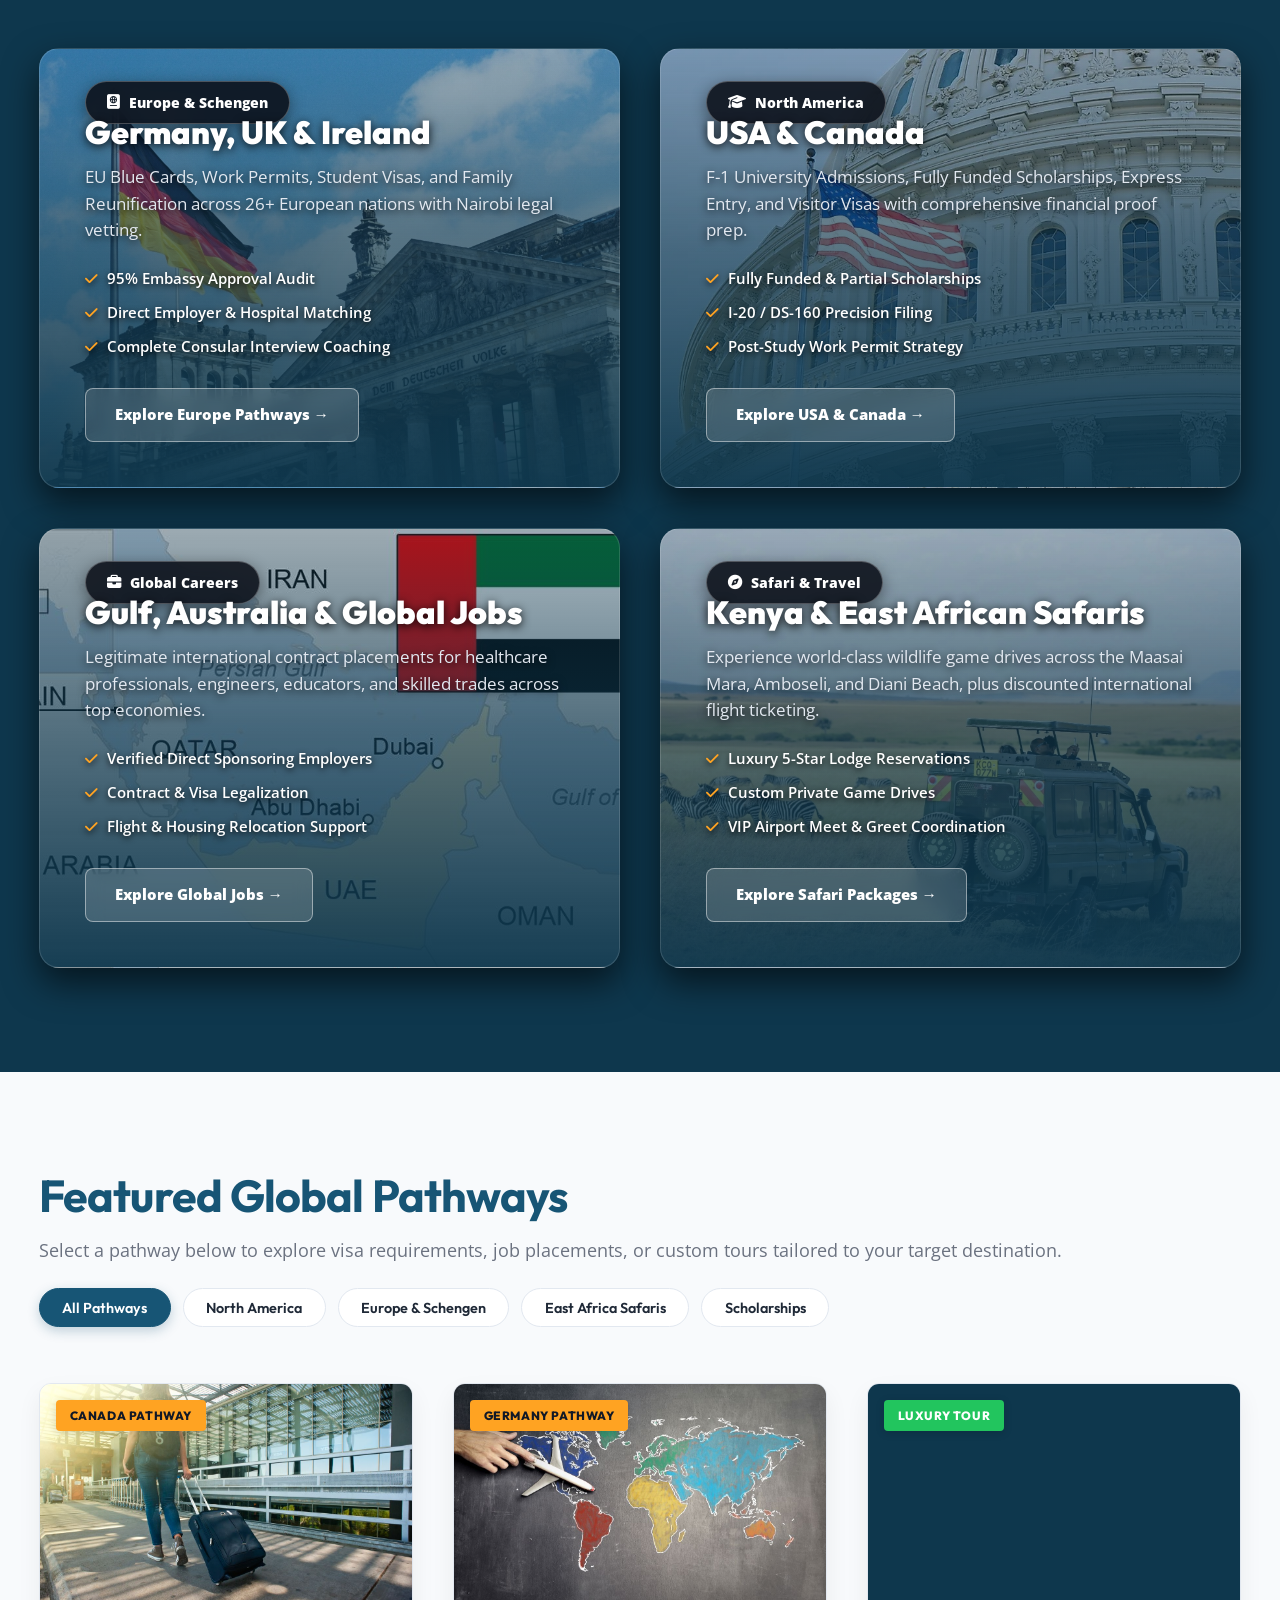
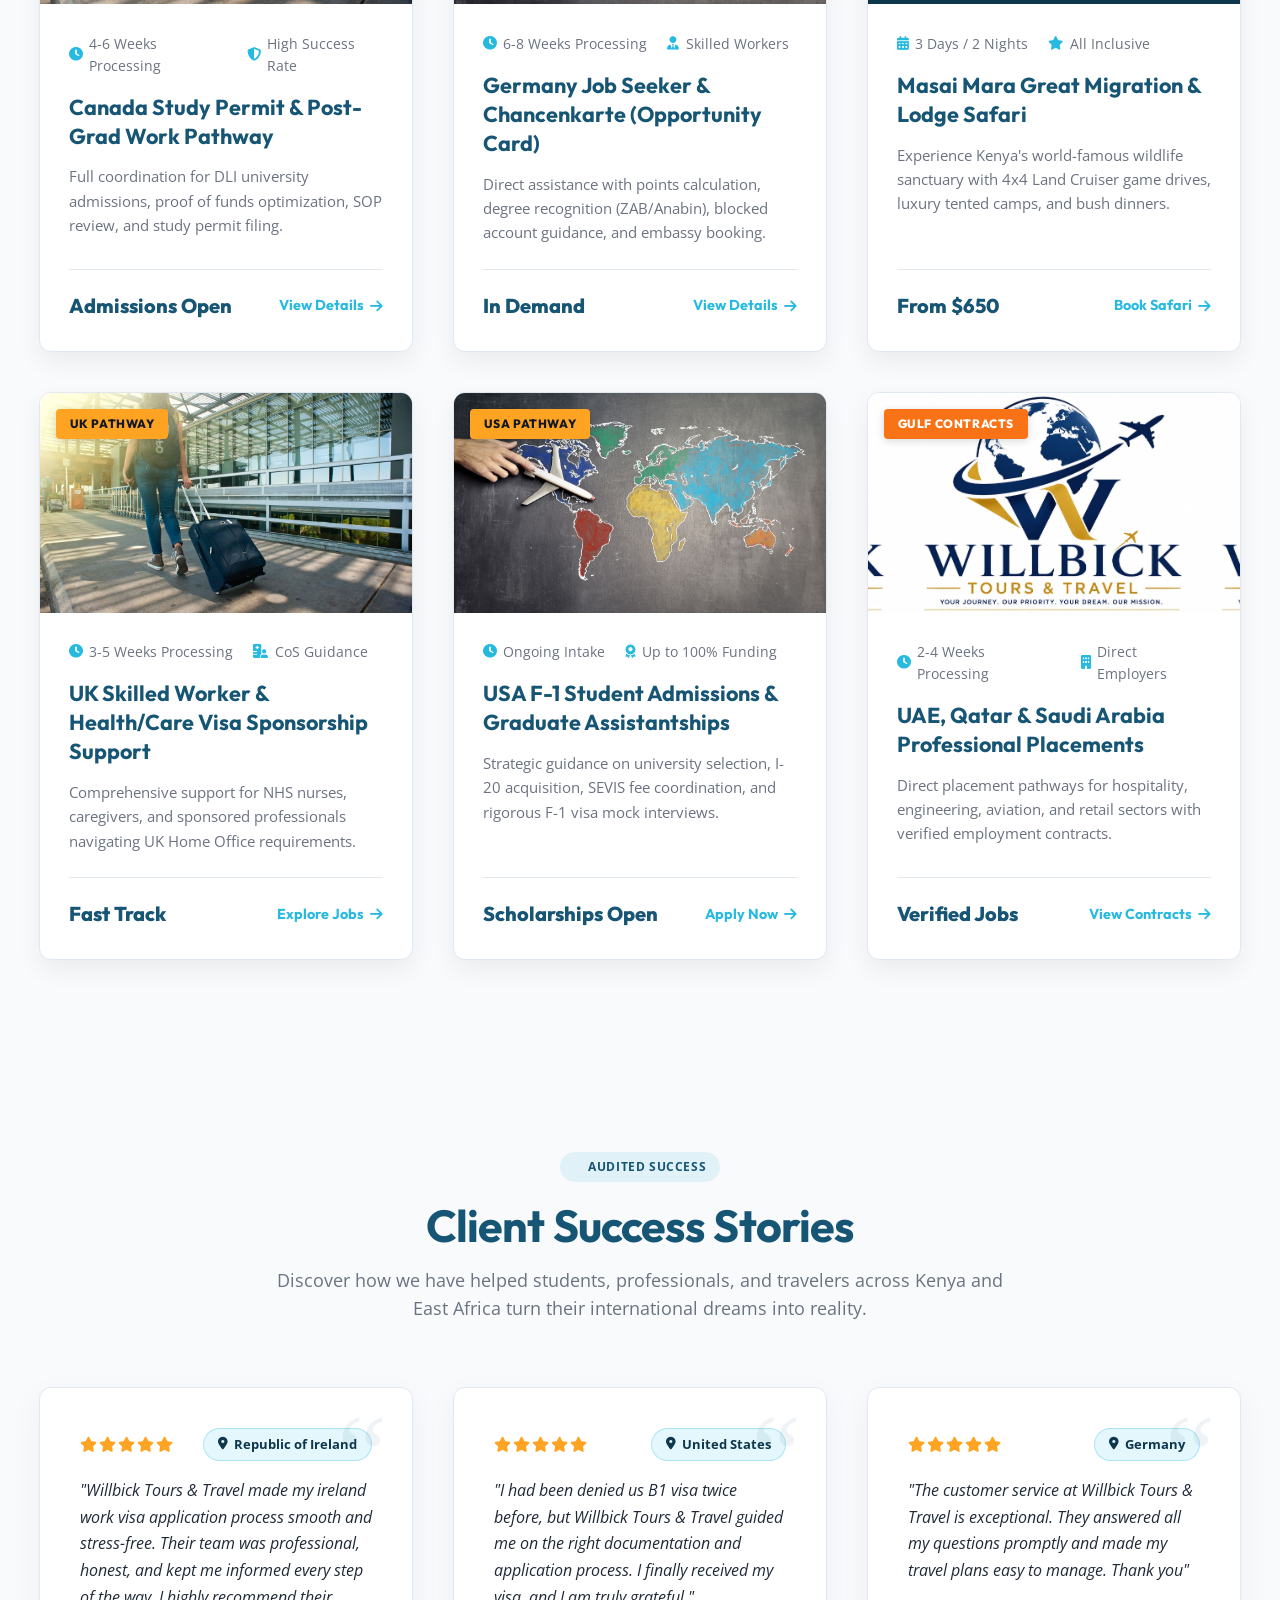
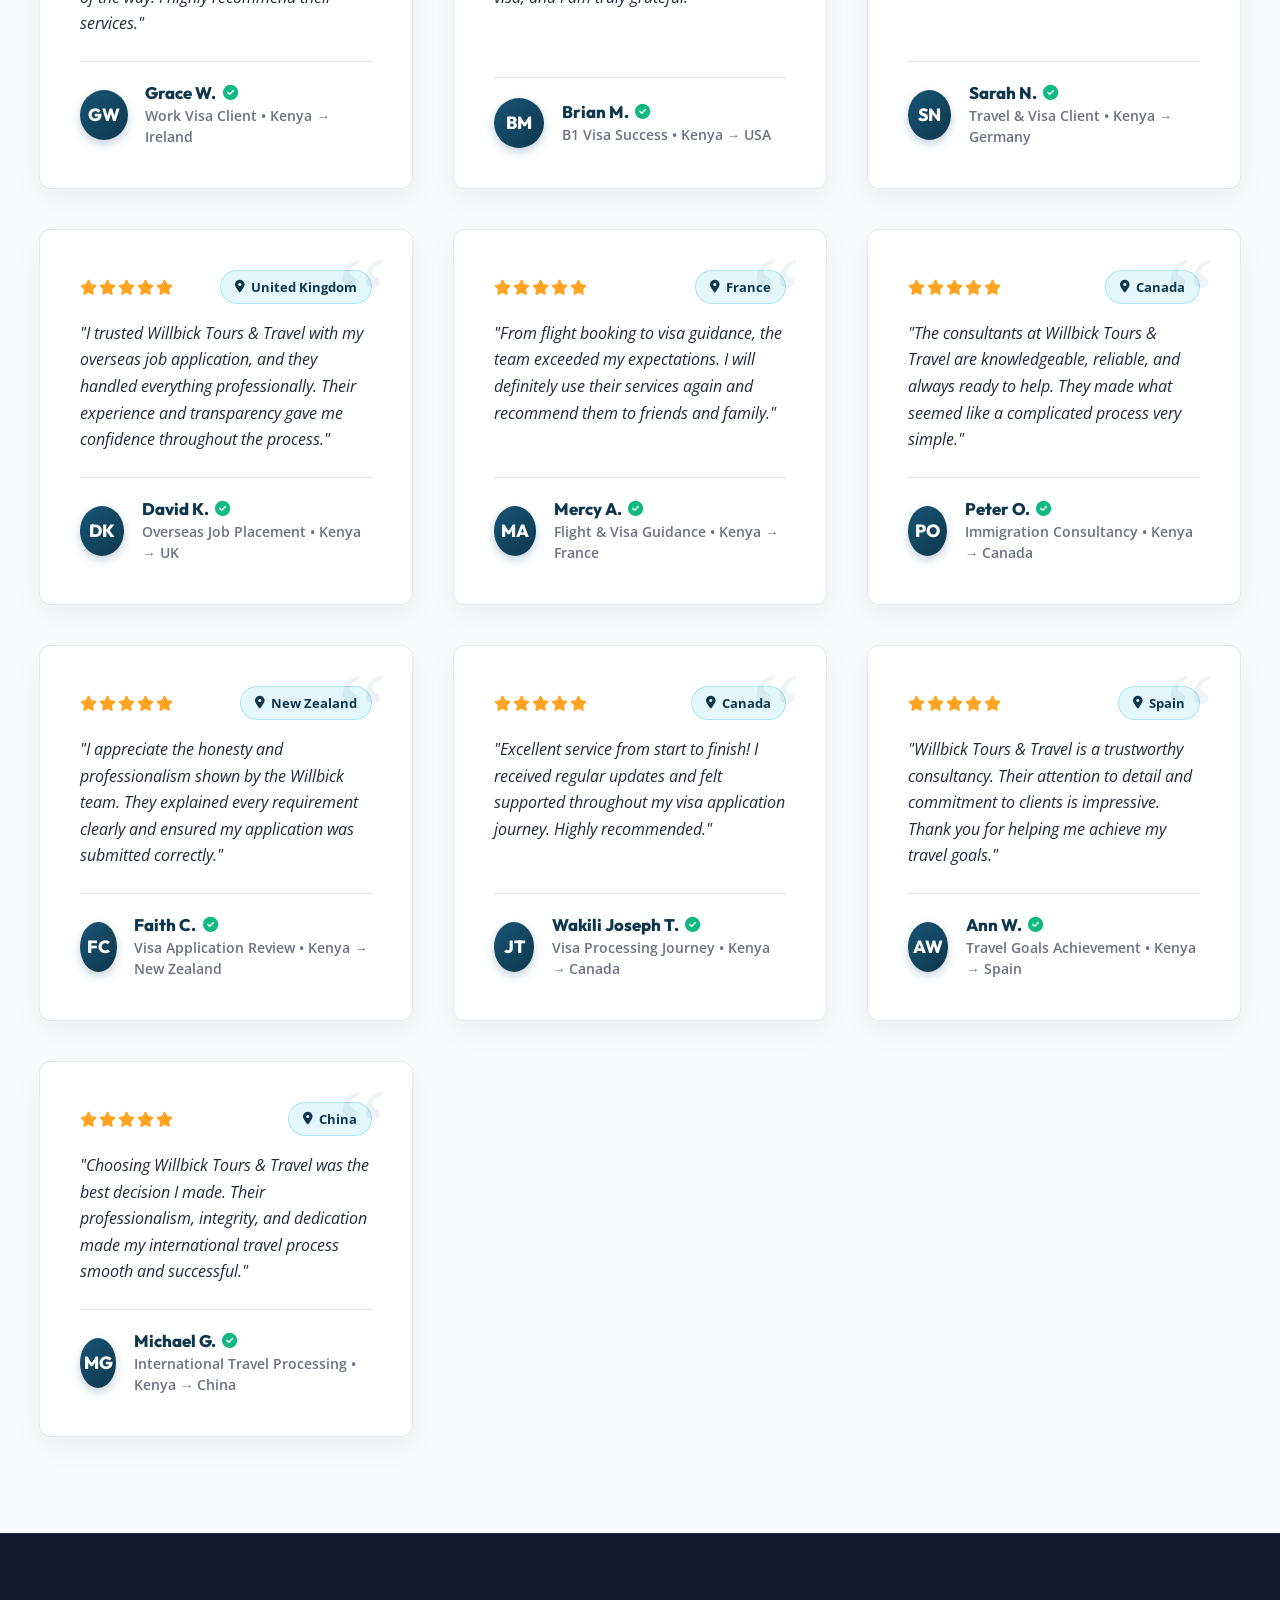
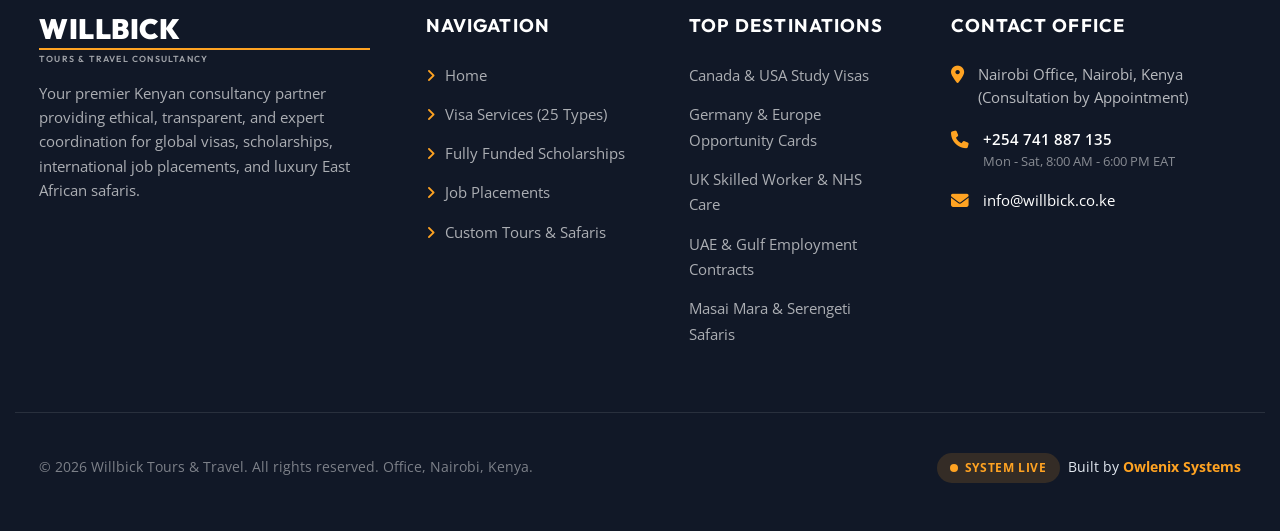
==== commit eaf80636: "Restore hero left overlay over side-by-side images, add glassmorphism container, and eliminate visa " ====
--- a/index.html
+++ b/index.html
@@ -194,14 +194,12 @@
         </div>
       </div>
       <div class="hero-right">
-        <!-- Automatic Visa & Travel Slideshow / Carousel -->
+        <!-- Automatic Travel & Tour Slideshow / Carousel -->
         <div class="hero-carousel">
           <div class="carousel-track">
             <div class="carousel-slide active" style="background-image: url('assets/logo_full.png'); background-size: contain; background-color: #0b0f19;"></div>
-            <div class="carousel-slide" style="background-image: url('assets/visa-german.jpg'); background-size: contain; background-color: #0b0f19;" title="Approved German Schengen Visa & EU Blue Card"></div>
-            <div class="carousel-slide" style="background-image: url('assets/visa-uk.png'); background-size: contain; background-color: #0b0f19;" title="Approved UK Entry Clearance Work Permit"></div>
-            <div class="carousel-slide" style="background-image: url('assets/visa-ireland.jpg'); background-size: contain; background-color: #0b0f19;" title="Approved Ireland Employment Visa"></div>
             <div class="carousel-slide" style="background-image: url('assets/visa-flight.png'); background-size: cover;" title="International Departure Runway"></div>
+            <div class="carousel-slide" style="background-image: url('assets/hero-travel-bg.png'); background-size: cover;" title="African Safari & Tours"></div>
             <div class="carousel-slide" style="background-image: url('assets/visa-slide-1.jpg'); background-size: cover;"></div>
             <div class="carousel-slide" style="background-image: url('assets/visa-slide-2.jpg'); background-size: cover;"></div>
           </div>
@@ -212,8 +210,6 @@
             <span class="dot" data-slide="2"></span>
             <span class="dot" data-slide="3"></span>
             <span class="dot" data-slide="4"></span>
-            <span class="dot" data-slide="5"></span>
-            <span class="dot" data-slide="6"></span>
           </div>
         </div>
       </div>
--- a/styles.css
+++ b/styles.css
@@ -756,10 +756,13 @@
   padding-right: 3.5rem;
   padding-top: 5.5rem;
   padding-bottom: 5.5rem;
-  background-image: url('assets/hero_left_world.jpg');
-  background-size: cover;
-  background-position: center;
-  background-repeat: no-repeat;
+  background-image: 
+    linear-gradient(135deg, rgba(6, 9, 16, 0.72) 0%, rgba(11, 15, 25, 0.58) 50%, rgba(11, 15, 25, 0.75) 100%),
+    url('assets/hero-left-1.png'),
+    url('assets/hero-left-2.png');
+  background-size: 100% 100%, 50% 100%, 50% 100%;
+  background-position: center, 0% 0%, 100% 0%;
+  background-repeat: no-repeat, no-repeat, no-repeat;
   z-index: 2;
   text-align: left;
 }
@@ -787,6 +790,22 @@
 .hero-content {
   max-width: 680px;
   text-align: left;
+  background: rgba(11, 15, 25, 0.48);
+  backdrop-filter: blur(16px);
+  -webkit-backdrop-filter: blur(16px);
+  border: 1px solid rgba(255, 255, 255, 0.18);
+  border-radius: 24px;
+  padding: 3.2rem 3rem;
+  box-shadow: 0 25px 60px rgba(0, 0, 0, 0.65), inset 0 1px 1px rgba(255, 255, 255, 0.25);
+  position: relative;
+  z-index: 3;
+}
+
+@media (max-width: 600px) {
+  .hero-content {
+    padding: 2rem 1.5rem;
+    border-radius: 18px;
+  }
 }
 
 .hero-content .hero-badges {
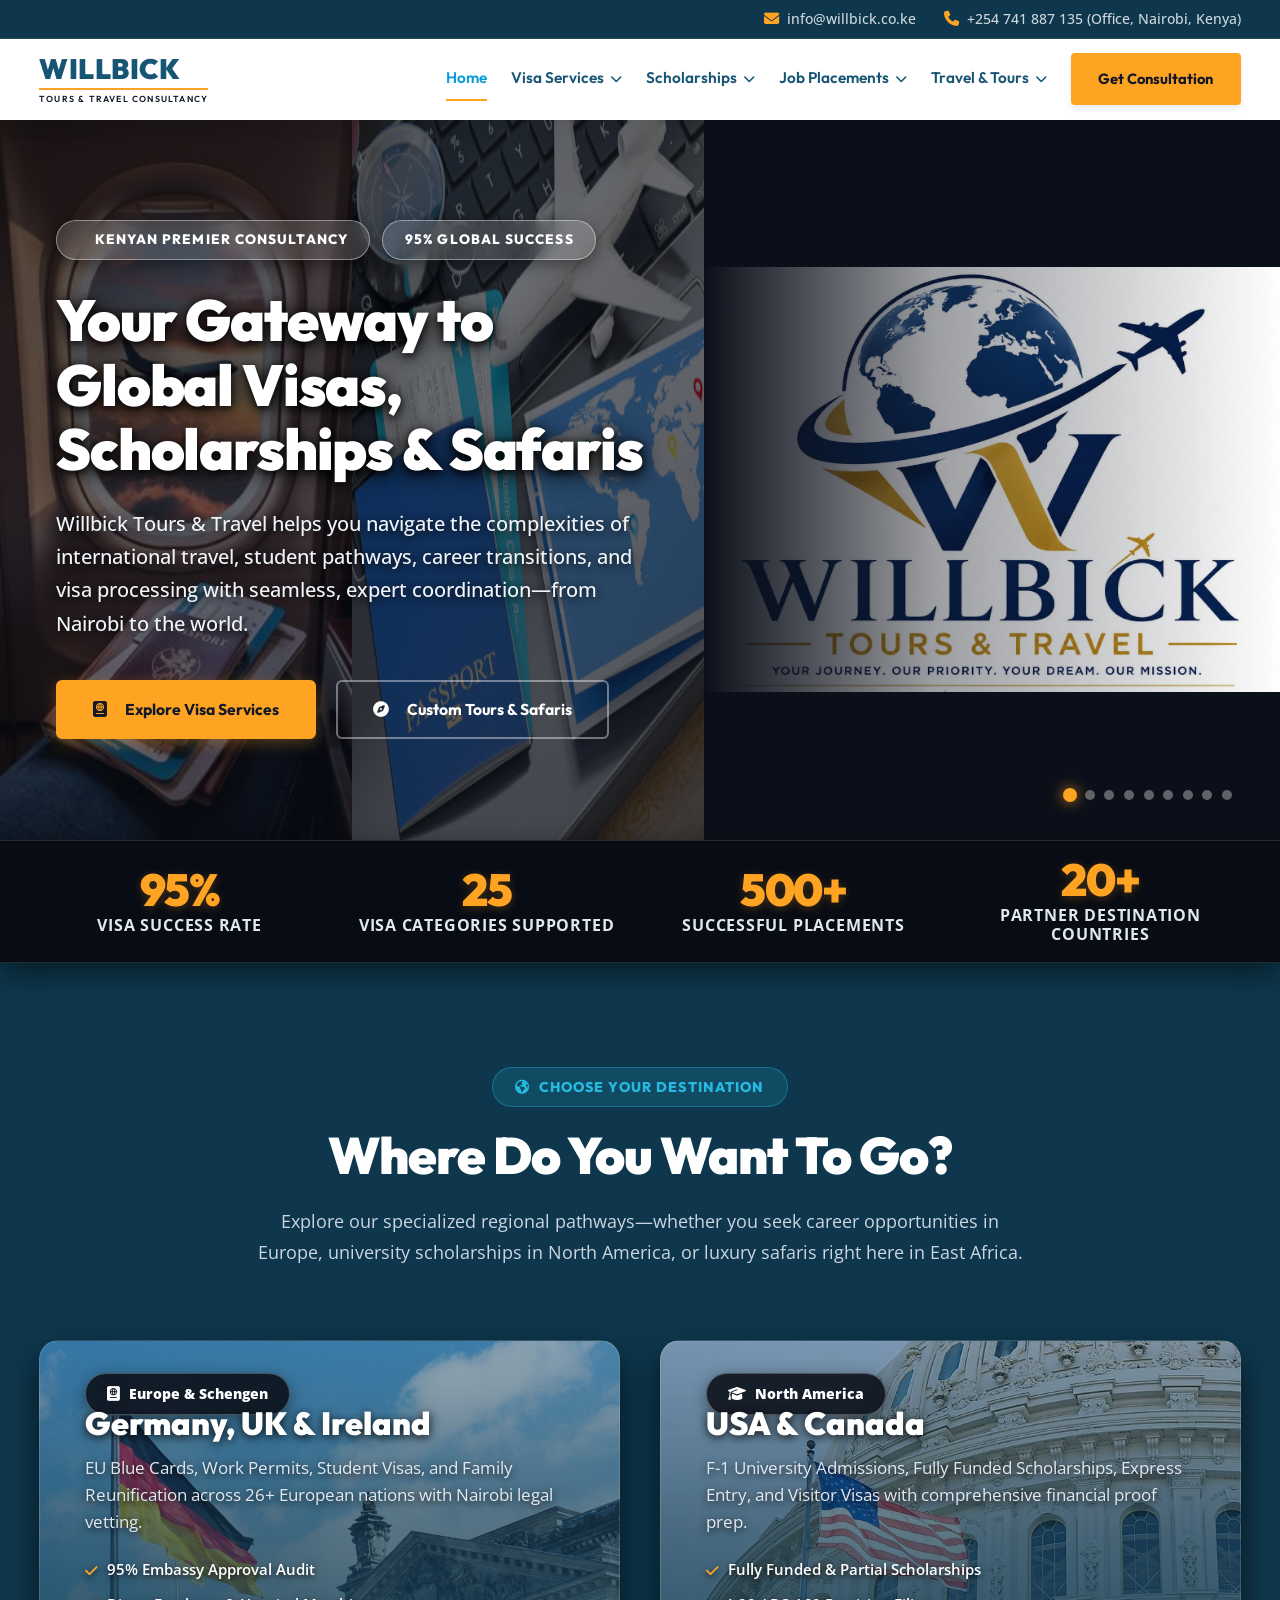
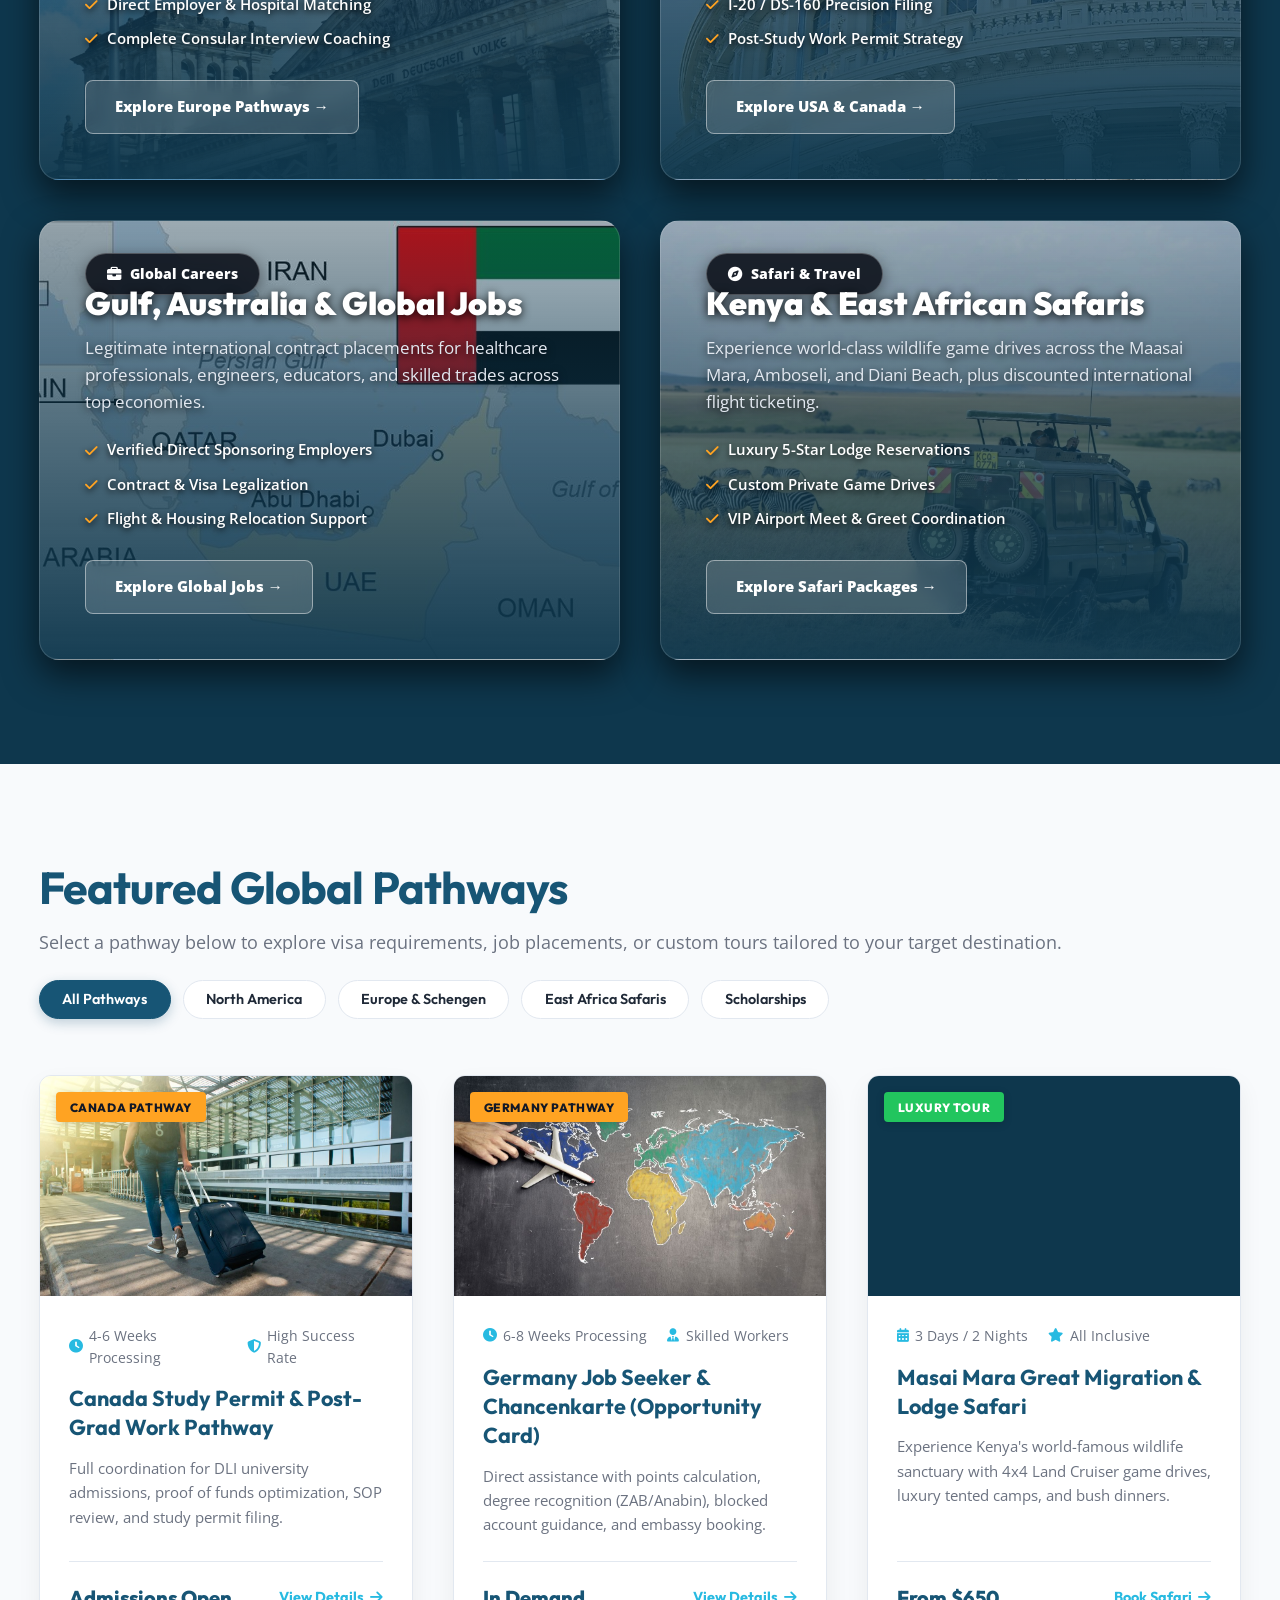
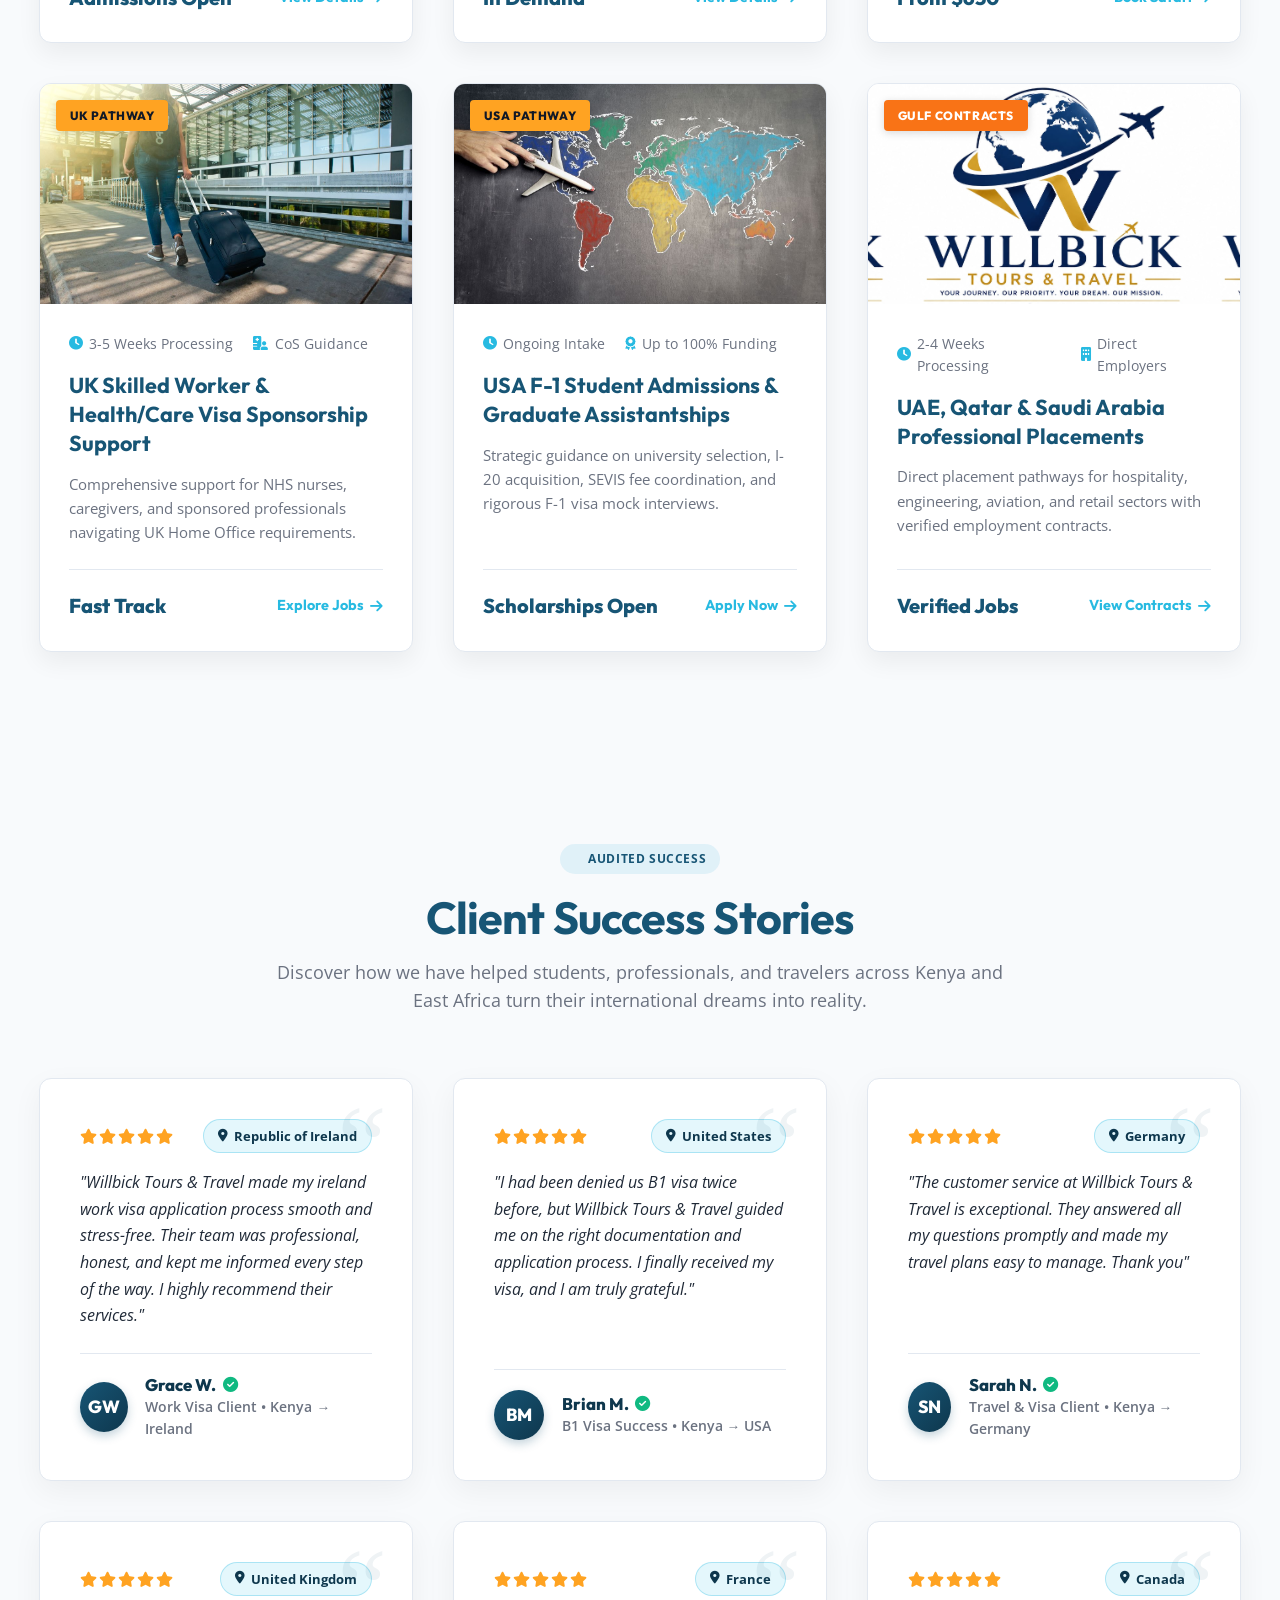
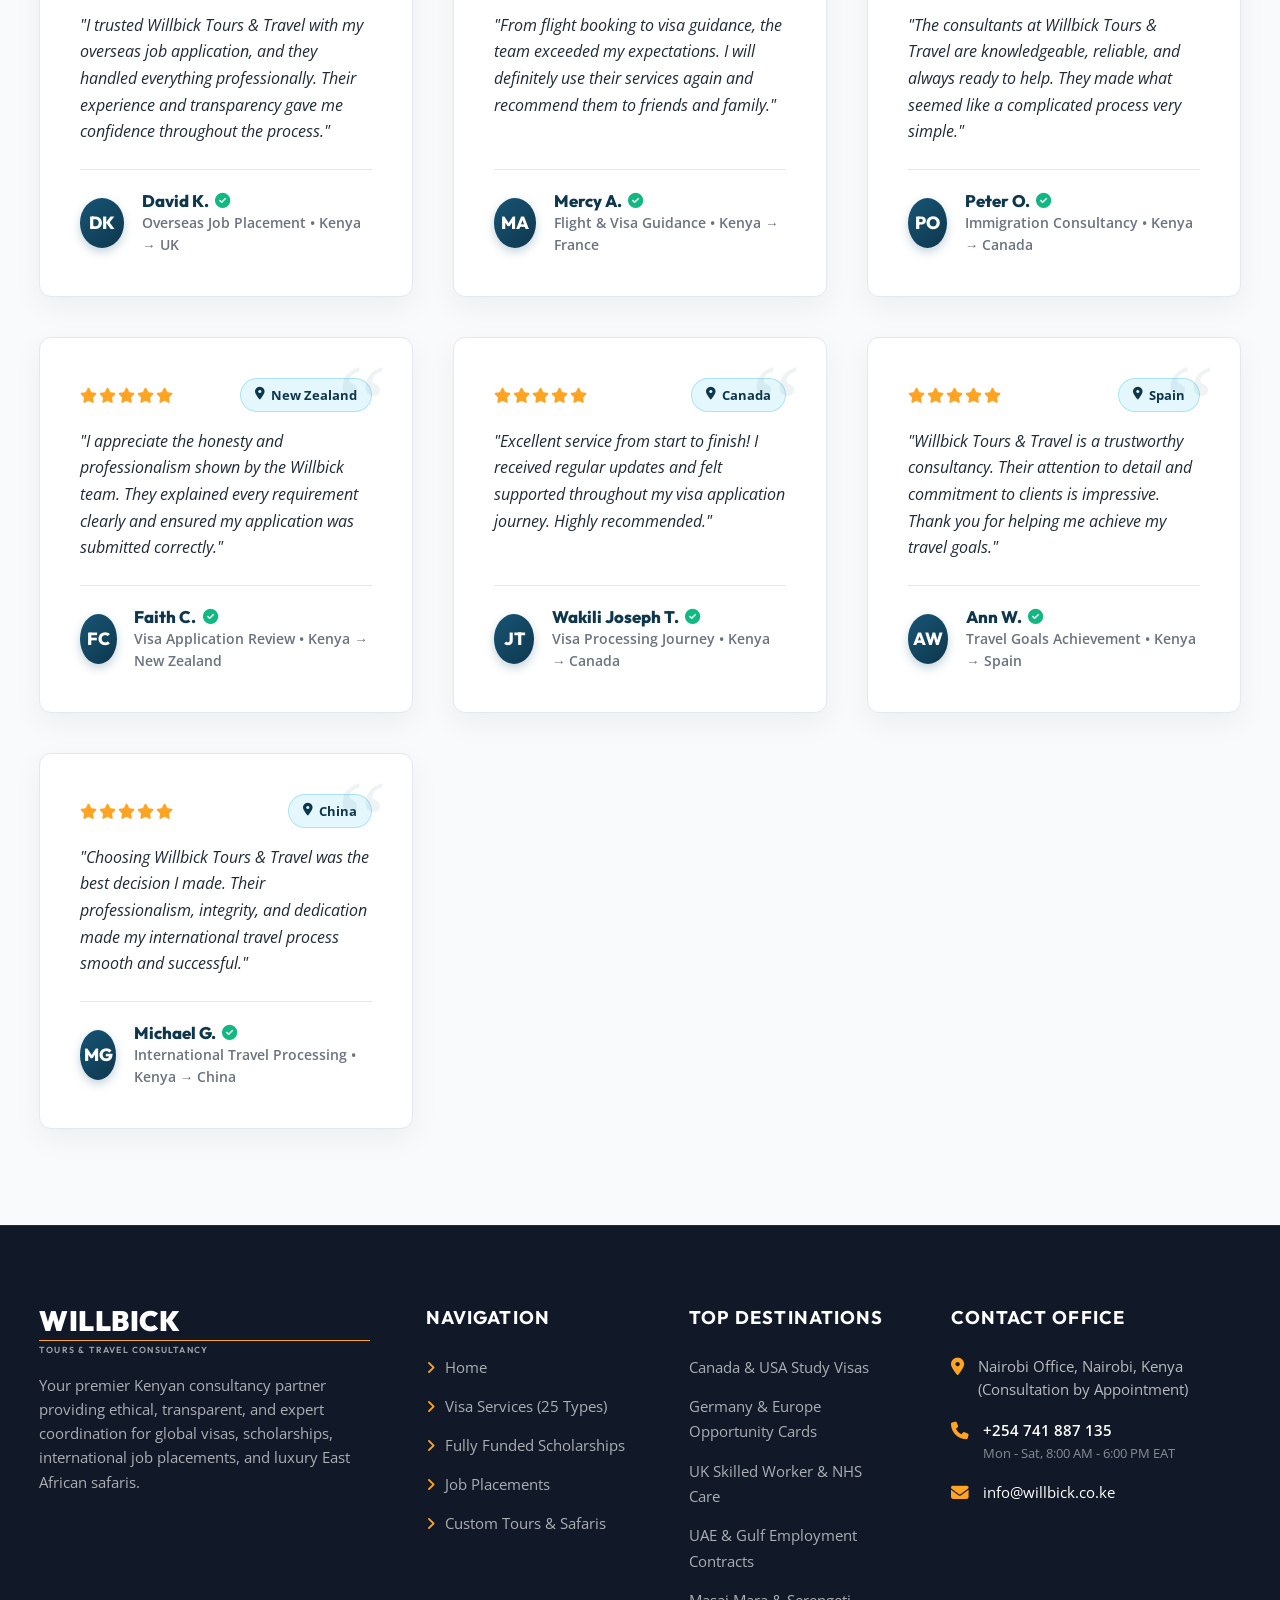
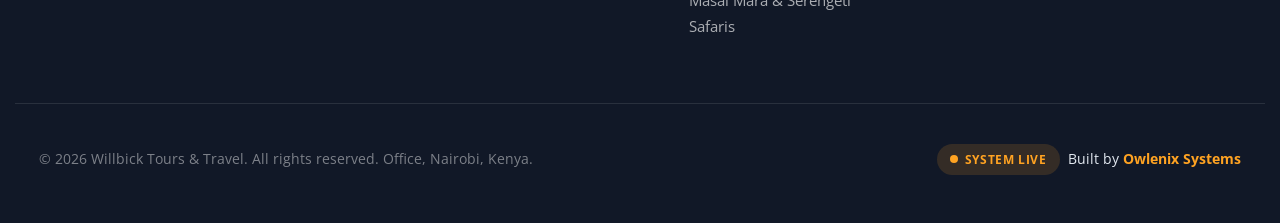
==== commit 93e56420: "Eliminate glassmorphism to make hero-content crystal clear and transparent, and add newly provided l" ====
--- a/index.html
+++ b/index.html
@@ -202,6 +202,10 @@
             <div class="carousel-slide" style="background-image: url('assets/hero-travel-bg.png'); background-size: cover;" title="African Safari & Tours"></div>
             <div class="carousel-slide" style="background-image: url('assets/visa-slide-1.jpg'); background-size: cover;"></div>
             <div class="carousel-slide" style="background-image: url('assets/visa-slide-2.jpg'); background-size: cover;"></div>
+            <div class="carousel-slide" style="background-image: url('assets/loop-img-1.png'); background-size: cover;" title="Approved Visa & Consular Services"></div>
+            <div class="carousel-slide" style="background-image: url('assets/loop-img-2.png'); background-size: cover;" title="International Travel Passports & Boarding Passes"></div>
+            <div class="carousel-slide" style="background-image: url('assets/loop-img-3.jpg'); background-size: cover;" title="Seamless Check-in & Departure Logistics"></div>
+            <div class="carousel-slide" style="background-image: url('assets/loop-img-4.png'); background-size: cover;" title="Global Airline Departure Boarding"></div>
           </div>
           <!-- Dots Indicator -->
           <div class="carousel-dots">
@@ -210,6 +214,10 @@
             <span class="dot" data-slide="2"></span>
             <span class="dot" data-slide="3"></span>
             <span class="dot" data-slide="4"></span>
+            <span class="dot" data-slide="5"></span>
+            <span class="dot" data-slide="6"></span>
+            <span class="dot" data-slide="7"></span>
+            <span class="dot" data-slide="8"></span>
           </div>
         </div>
       </div>
--- a/styles.css
+++ b/styles.css
@@ -790,21 +790,14 @@
 .hero-content {
   max-width: 680px;
   text-align: left;
-  background: rgba(11, 15, 25, 0.48);
-  backdrop-filter: blur(16px);
-  -webkit-backdrop-filter: blur(16px);
-  border: 1px solid rgba(255, 255, 255, 0.18);
-  border-radius: 24px;
-  padding: 3.2rem 3rem;
-  box-shadow: 0 25px 60px rgba(0, 0, 0, 0.65), inset 0 1px 1px rgba(255, 255, 255, 0.25);
+  background: transparent;
   position: relative;
   z-index: 3;
 }
 
 @media (max-width: 600px) {
   .hero-content {
-    padding: 2rem 1.5rem;
-    border-radius: 18px;
+    padding: 0;
   }
 }
 
